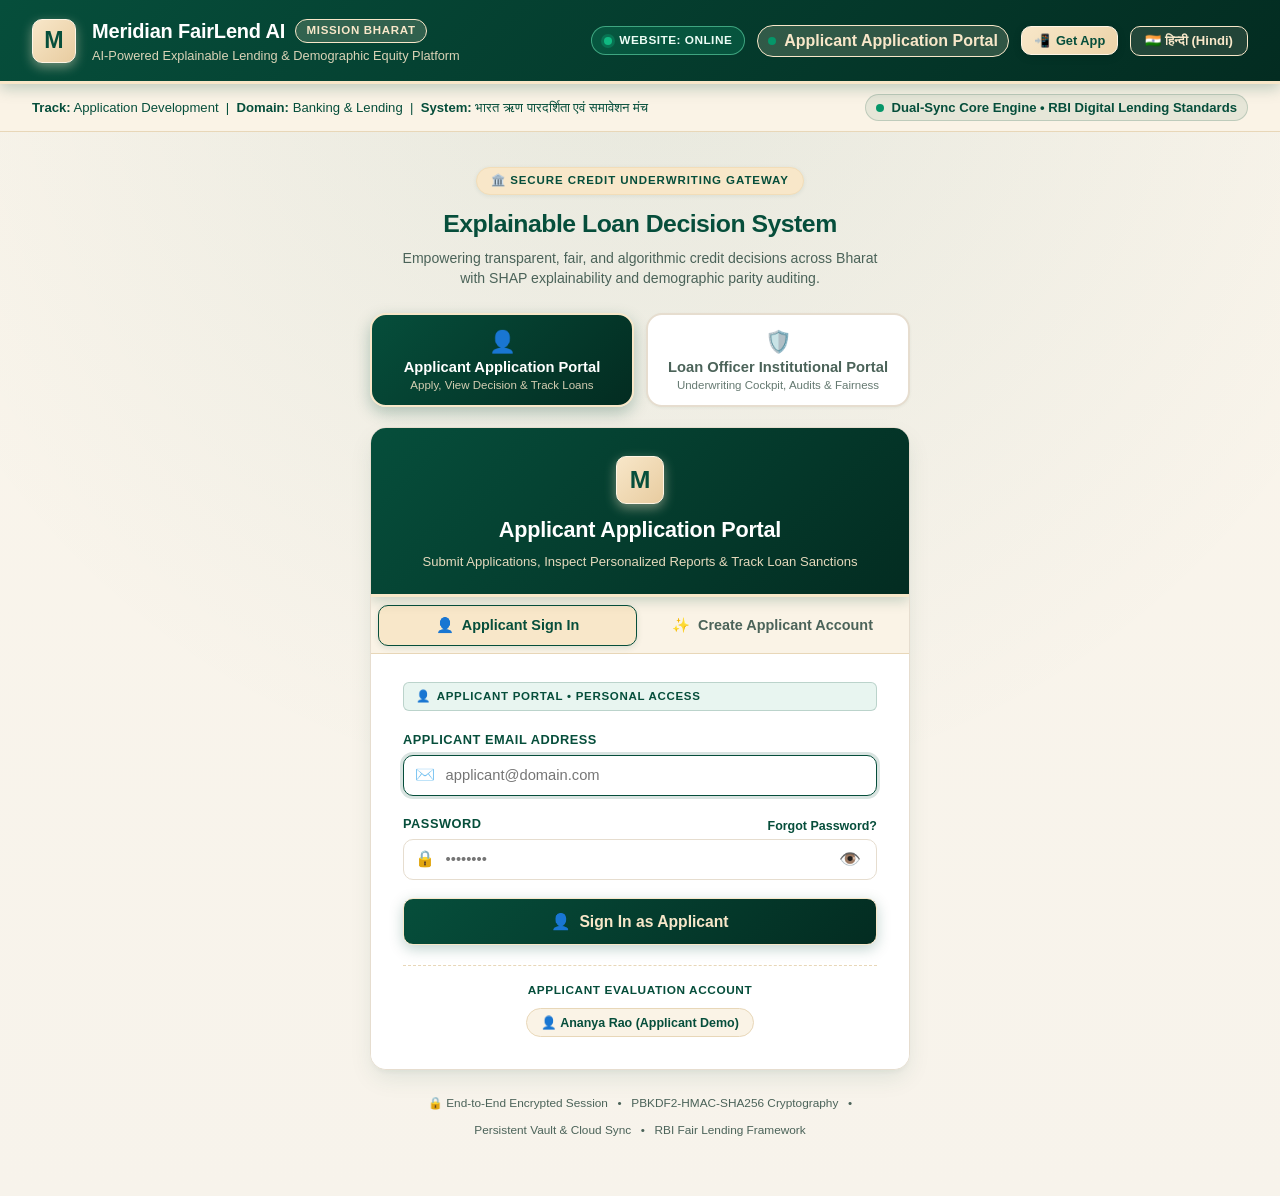
==== index.html @ 96a6d410 "Add role-adaptive Settings button and panel for Applicant and Officer portals" ====
<!DOCTYPE html>
<html lang="en">
<head>
  <meta charset="UTF-8">
  <meta name="viewport" content="width=device-width, initial-scale=1.0, viewport-fit=cover">
  <title>Meridian FairLend AI • MISSION BHARAT | Explainable Loan Decision System</title>
  <meta name="description" content="Meridian FairLend Mission Bharat: Transparent credit underwriting, SHAP explainability, counterfactual scenario simulation, and algorithmic equity portal.">
  <meta name="theme-color" content="#064E3B">
  <meta name="mobile-web-app-capable" content="yes">
  <meta name="apple-mobile-web-app-capable" content="yes">
  <meta name="apple-mobile-web-app-status-bar-style" content="black-translucent">
  <meta name="apple-mobile-web-app-title" content="FairLend AI">
  <meta name="application-name" content="Meridian FairLend AI">
  <meta name="msapplication-TileColor" content="#064E3B">
  <meta property="og:title" content="Meridian FairLend AI • Explainable Loan Decision System">
  <meta property="og:description" content="Mission Bharat Digital Lending Portal with automated underwriting, transparent SHAP factor breakdowns, and RBI fair lending compliance.">
  <meta property="og:type" content="website">
  <link rel="manifest" href="/manifest.webmanifest">
  <link rel="apple-touch-icon" sizes="180x180" href="/icons/apple-touch-icon.png">
  <link rel="icon" type="image/png" sizes="192x192" href="/icons/icon-192.png">
  <link rel="icon" type="image/svg+xml" href="/favicon.svg">
  <link rel="alternate icon" href="/favicon.ico">
  <link rel="stylesheet" href="styles.css">
  <script src="dataset_data.js"></script>
</head>
<body>
  <div id="maintenance-overlay" class="maintenance-overlay" style="display: none;">
    <header class="app-header">
      <div class="header-container">
        <div class="brand-wrapper">
          <div class="brand-logo">M</div>
          <div class="brand-info">
            <h1>
              <span data-i18n="brand_title">Meridian FairLend AI</span>
              <span class="brand-badge" data-i18n="brand_badge">Mission Bharat</span>
            </h1>
            <div class="brand-tagline" data-i18n="brand_sub">AI-Powered Explainable Lending &amp; Demographic Equity Platform</div>
          </div>
        </div>
        <div class="header-controls">
          <span class="site-status-pill offline">
            <span class="status-dot"></span> <span data-i18n="maint_header_pill">WEBSITE OFFLINE</span>
          </span>
          <button id="lang-toggle-btn-maint" type="button" class="lang-btn" onclick="toggleLanguage()" title="Bilingual Language Switcher" data-i18n-title="title_lang_btn">🇮🇳 हिन्दी (Hindi)</button>
        </div>
      </div>
    </header>

    <div class="maintenance-body">
      <div class="maintenance-card">
        <div class="maintenance-icon-ring">🛠️</div>
        <div class="site-status-pill offline" style="margin-bottom: 1rem;">
          <span class="status-dot"></span> <span data-i18n="maint_card_badge">SCHEDULED MAINTENANCE &bull; PORTAL OFFLINE</span>
        </div>
        <h2 id="maint-title" class="maintenance-title">Portal Temporarily Offline</h2>
        <p id="maint-message" class="maintenance-message">
          Meridian FairLend AI is currently offline for scheduled maintenance. Online underwriting will resume shortly.
        </p>
        <div id="maint-meta" class="maintenance-meta">
          Managed by Meridian Institutional Operations
        </div>

        <div class="maintenance-actions">
          <button type="button" class="btn btn-primary" onclick="checkSiteAvailability(true)">
            <span>🔄</span> <span data-i18n="btn_check_status">Check Website Status</span>
          </button>
          <button type="button" class="btn btn-outline" onclick="toggleMaintAdminDrawer()">
            <span>🔐</span> <span data-i18n="btn_admin_ctrl">Officer / Admin Control</span>
          </button>
        </div>

        <div id="maint-admin-drawer" class="maint-admin-drawer" style="display: none;">
          <div id="maint-admin-alert" class="auth-alert" style="text-align: left;"></div>
          <h4 style="color: #064E3B; font-size: 0.92rem; margin-bottom: 0.5rem;">
            🛡️ <span data-i18n="maint_override_title">Administrator / Officer Override</span>
          </h4>
          <p style="font-size: 0.78rem; color: #64748B; margin-bottom: 0.9rem;" data-i18n="maint_override_desc">
            Sign in with Loan Officer credentials to access the cockpit, or enter your Officer Clearance Key to publish the website back online immediately.
          </p>

          <form onsubmit="handleMaintOfficerSignIn(event)" style="text-align: left; margin-bottom: 1rem;">
            <div class="form-row">
              <div class="form-group" style="margin-bottom: 0.65rem;">
                <label class="form-label" data-i18n="lbl_officer_email">Institutional Officer Email</label>
                <input type="email" id="maint-officer-email" class="form-control" placeholder="officer@meridianbank.in" data-i18n-placeholder="ph_off_email" required>
              </div>
              <div class="form-group" style="margin-bottom: 0.65rem;">
                <label class="form-label" data-i18n="lbl_officer_pwd">Officer Password</label>
                <input type="password" id="maint-officer-password" class="form-control" placeholder="••••••••" required>
              </div>
            </div>
            <button type="submit" id="btn-maint-officer-signin" class="btn btn-saffron" style="width: 100%;">
              <span>🛡️</span> <span data-i18n="btn_maint_signin">Sign In to Officer Cockpit</span>
            </button>
          </form>

          <div style="border-top: 1px dashed var(--warm-cream-border); padding-top: 0.85rem; text-align: left;">
            <label class="form-label" data-i18n="lbl_quick_publish_key">Quick Publish With Officer Clearance Key</label>
            <div style="display: flex; gap: 0.5rem; flex-wrap: wrap;">
              <input type="password" id="maint-passkey-input" class="form-control" placeholder="Enter officer clearance key" data-i18n-placeholder="ph_passkey" style="flex: 1; min-width: 190px;">
              <button type="button" class="btn btn-primary" onclick="handleMaintPasskeyBringOnline()">
                <span>🟢</span> <span data-i18n="btn_bring_online">Bring Website Online</span>
              </button>
            </div>
          </div>
        </div>
      </div>
    </div>
  </div>

  <div id="auth-portal" class="auth-overlay">
    <header class="app-header">
      <div class="header-container">
        <div class="brand-wrapper">
          <div class="brand-logo">M</div>
          <div class="brand-info">
            <h1>
              <span data-i18n="brand_title">Meridian FairLend AI</span>
              <span class="brand-badge" data-i18n="brand_badge">Mission Bharat</span>
            </h1>
            <div class="brand-tagline" data-i18n="brand_sub">AI-Powered Explainable Lending &amp; Demographic Equity Platform</div>
          </div>
        </div>

        <div class="header-controls">
          <span id="auth-site-status-pill" class="site-status-pill online">
            <span class="status-dot"></span> <span id="auth-site-pill-text" data-i18n="pill_site_online">Website: ONLINE</span>
          </span>
          <span id="auth-gateway-badge" class="live-badge" style="background: rgba(248, 231, 201, 0.18); border: 1px solid var(--warm-cream); color: var(--warm-cream);">
            <span class="pulse-dot"></span> <span id="auth-gateway-badge-text" data-i18n="gw_applicant_badge">Applicant Application Portal</span>
          </span>
          <button id="btn-get-app-auth" type="button" class="app-install-pill" onclick="openDownloadAppModal()" title="Download App for Laptop &amp; Phone" data-i18n-title="title_get_app">
            <span>📲</span> <span data-i18n="btn_get_app">Get App</span>
          </button>
          <button id="lang-toggle-btn-auth" type="button" class="lang-btn" onclick="toggleLanguage()" title="Bilingual Language Switcher" data-i18n-title="title_lang_btn">🇮🇳 हिन्दी (Hindi)</button>
        </div>
      </div>
    </header>

    <div class="mission-strip">
      <div class="mission-strip-inner">
        <div data-i18n-html="mission_strip_left">
          <strong style="color: #064E3B;">Track:</strong> Application Development &nbsp;|&nbsp;
          <strong style="color: #064E3B;">Domain:</strong> Banking &amp; Lending &nbsp;|&nbsp;
          <strong style="color: #064E3B;">System:</strong> भारत ऋण पारदर्शिता एवं समावेशन मंच
        </div>
        <div class="live-badge">
          <span class="pulse-dot"></span>
          <span data-i18n="auth_mission_right">Dual-Sync Core Engine &bull; RBI Digital Lending Standards</span>
        </div>
      </div>
    </div>

    <div class="auth-landing-body">
      <div class="auth-welcome-hero">
        <div class="auth-welcome-tag" data-i18n="auth_hero_tag">🏛️ SECURE CREDIT UNDERWRITING GATEWAY</div>
        <h2 class="auth-welcome-title" data-i18n="auth_hero_title">Explainable Loan Decision System</h2>
        <p class="auth-welcome-desc" data-i18n="auth_hero_desc">
          Empowering transparent, fair, and algorithmic credit decisions across Bharat with SHAP explainability and demographic parity auditing.
        </p>
      </div>

      <div class="portal-gateway-switcher" role="tablist" aria-label="Select Portal">
        <button type="button" id="gw-btn-applicant" class="portal-gw-btn applicant-gw active" onclick="switchPortalGateway('applicant')">
          <span class="gw-icon">👤</span>
          <span class="gw-title" data-i18n="gw_applicant_title">Applicant Application Portal</span>
          <span class="gw-sub" data-i18n="gw_applicant_sub">Apply, View Decision &amp; Track Loans</span>
        </button>
        <button type="button" id="gw-btn-officer" class="portal-gw-btn officer-gw" onclick="switchPortalGateway('officer')">
          <span class="gw-icon">🛡️</span>
          <span class="gw-title" data-i18n="gw_officer_title">Loan Officer Institutional Portal</span>
          <span class="gw-sub" data-i18n="gw_officer_sub">Underwriting Cockpit, Audits &amp; Fairness</span>
        </button>
      </div>

      <div class="auth-modal-card">
        <div id="auth-card-header" class="auth-card-header">
          <div class="auth-brand-logo">M</div>
          <h2 id="auth-card-title" data-i18n="auth_card_title_applicant">Applicant Application Portal</h2>
          <p id="auth-card-subtitle" data-i18n="auth_card_sub_applicant">Submit Applications, Inspect Personalized Reports &amp; Track Loan Sanctions</p>
        </div>

        <div id="auth-tabs-applicant" class="auth-nav-tabs">
          <button type="button" id="tab-btn-applicant" class="auth-tab-btn active" onclick="switchAuthTab('applicant')">
            <span>👤</span> <span data-i18n="auth_tab_applicant">Applicant Sign In</span>
          </button>
          <button type="button" id="tab-btn-signup-applicant" class="auth-tab-btn" onclick="switchAuthTab('app-signup')">
            <span>✨</span> <span data-i18n="auth_tab_signup_applicant">Create Applicant Account</span>
          </button>
        </div>

        <div id="auth-tabs-officer" class="auth-nav-tabs" style="display: none;">
          <button type="button" id="tab-btn-officer" class="auth-tab-btn active" onclick="switchAuthTab('officer')">
            <span>🛡️</span> <span data-i18n="auth_tab_officer">Officer Sign In</span>
          </button>
          <button type="button" id="tab-btn-signup-officer" class="auth-tab-btn" onclick="switchAuthTab('off-signup')">
            <span>🔑</span> <span data-i18n="auth_tab_signup_officer">Register Authorized Officer</span>
          </button>
        </div>

        <div class="auth-card-body">
          <div id="auth-alert" class="auth-alert"></div>

          <form id="form-signin-applicant" onsubmit="handleSignIn(event, 'applicant')">
            <div class="auth-portal-tag applicant-tag">
              <span>👤</span> <span data-i18n="auth_tag_applicant">APPLICANT PORTAL &bull; PERSONAL ACCESS</span>
            </div>

            <div class="auth-form-group">
              <label class="auth-label" for="signin-applicant-email" data-i18n="lbl_app_email">Applicant Email Address</label>
              <div class="auth-input-wrapper">
                <span class="auth-input-icon">✉️</span>
                <input type="email" id="signin-applicant-email" class="auth-input" placeholder="applicant@domain.com" data-i18n-placeholder="ph_app_email" required autocomplete="email">
              </div>
            </div>

            <div class="auth-form-group">
              <div style="display: flex; justify-content: space-between; align-items: center;">
                <label class="auth-label" for="signin-applicant-password" data-i18n="lbl_password">Password</label>
                <a href="javascript:void(0)" onclick="openForgotPassword('applicant')" style="font-size: 0.78rem; color: #064E3B; font-weight: 700; text-decoration: none;" data-i18n="link_forgot_pwd">Forgot Password?</a>
              </div>
              <div class="auth-input-wrapper">
                <span class="auth-input-icon">🔒</span>
                <input type="password" id="signin-applicant-password" class="auth-input" placeholder="••••••••" required autocomplete="current-password">
                <button type="button" class="pwd-toggle-btn" onclick="togglePasswordVisibility('signin-applicant-password', this)" title="Show/Hide Password" data-i18n-title="title_show_hide_pwd">👁️</button>
              </div>
            </div>

            <button type="submit" id="btn-signin-applicant-submit" class="auth-submit-btn">
              <span>👤</span> <span data-i18n="btn_signin_app">Sign In as Applicant</span>
            </button>

            <div class="auth-quick-creds">
              <p data-i18n="auth_demo_app_title">Applicant Evaluation Account</p>
              <div class="auth-chip-group">
                <button type="button" class="auth-chip" onclick="quickFillCreds('applicant@meridianbank.in', 'Applicant@123', 'applicant')" data-i18n="auth_demo_app_btn">
                  👤 Ananya Rao (Applicant Demo)
                </button>
              </div>
            </div>
          </form>

          <form id="form-signup-applicant" onsubmit="handleApplicantSignUp(event)" autocomplete="off" style="display: none;">
            <div class="auth-portal-tag applicant-tag">
              <span>✨</span> <span data-i18n="auth_tag_app_signup">APPLICANT PORTAL &bull; NEW BORROWER REGISTRATION</span>
            </div>

            <div class="auth-form-group">
              <label class="auth-label" for="signup-app-fullname" data-i18n="lbl_su_name">Full Name</label>
              <div class="auth-input-wrapper">
                <span class="auth-input-icon">👤</span>
                <input type="text" id="signup-app-fullname" class="auth-input" placeholder="e.g. Ananya Rao" data-i18n-placeholder="ph_su_name" required autocomplete="off">
              </div>
            </div>

            <div class="auth-form-group">
              <label class="auth-label" for="signup-app-email" data-i18n="lbl_su_email">Email Address</label>
              <div class="auth-input-wrapper">
                <span class="auth-input-icon">✉️</span>
                <input type="email" id="signup-app-email" class="auth-input" placeholder="applicant@domain.com" data-i18n-placeholder="ph_app_email" required autocomplete="off">
              </div>
            </div>

            <div class="otp-verify-box" id="otp-box-signup-app">
              <div class="otp-header-row">
                <span class="otp-label" data-i18n="otp_box_title">Email OTP Verification</span>
                <span id="otp-badge-signup-app" class="otp-status-badge otp-badge-pending" data-i18n="otp_badge_pending">Not Verified</span>
              </div>
              <div class="otp-controls-row">
                <button type="button" id="btn-send-otp-signup-app" class="otp-btn" onclick="sendEmailOtp('signup_app')" data-i18n="btn_send_otp">Send OTP</button>
                <input type="text" id="signup-app-otp" class="otp-code-input" maxlength="6" inputmode="numeric" pattern="[0-9]*" placeholder="6-digit OTP" data-i18n-placeholder="ph_otp_code" autocomplete="one-time-code">
                <button type="button" id="btn-verify-otp-signup-app" class="otp-btn primary" onclick="verifyEmailOtp('signup_app')" data-i18n="btn_verify_otp">Verify OTP</button>
              </div>
              <div id="otp-status-signup-app" class="otp-feedback-text" data-i18n="otp_hint_signup">Click Send OTP to receive a 6-digit verification code in your inbox.</div>
            </div>

            <div class="auth-form-group">
              <label class="auth-label" for="signup-app-phone" data-i18n="lbl_su_phone">Mobile Number</label>
              <div class="auth-input-wrapper">
                <span class="auth-input-icon">📱</span>
                <input type="tel" id="signup-app-phone" class="auth-input" placeholder="10-digit mobile number" data-i18n-placeholder="ph_su_phone" required autocomplete="off">
              </div>
            </div>

            <div class="auth-form-group">
              <label class="auth-label" for="signup-app-password" data-i18n="lbl_su_pwd">Password (Min 8 chars, letter + digit)</label>
              <div class="auth-input-wrapper">
                <span class="auth-input-icon">🔒</span>
                <input type="password" id="signup-app-password" class="auth-input" placeholder="••••••••" required autocomplete="new-password">
                <button type="button" class="pwd-toggle-btn" onclick="togglePasswordVisibility('signup-app-password', this)" title="Show/Hide Password" data-i18n-title="title_show_hide_pwd">👁️</button>
              </div>
            </div>

            <div class="auth-form-group">
              <label class="auth-label" for="signup-app-confirm-password" data-i18n="lbl_su_confirm_pwd">Confirm Password</label>
              <div class="auth-input-wrapper">
                <span class="auth-input-icon">🔒</span>
                <input type="password" id="signup-app-confirm-password" class="auth-input" placeholder="••••••••" required autocomplete="new-password">
                <button type="button" class="pwd-toggle-btn" onclick="togglePasswordVisibility('signup-app-confirm-password', this)" title="Show/Hide Password" data-i18n-title="title_show_hide_pwd">👁️</button>
              </div>
            </div>

            <button type="submit" id="btn-signup-app-submit" class="auth-submit-btn">
              <span>✨</span> <span data-i18n="btn_signup_app_submit">Create Applicant Account</span>
            </button>
          </form>

          <form id="form-signin-officer" onsubmit="handleSignIn(event, 'officer')" style="display: none;">
            <div class="auth-portal-tag officer-tag">
              <span>🛡️</span> <span data-i18n="auth_tag_officer">LOAN OFFICER TERMINAL &bull; INSTITUTIONAL ACCESS</span>
            </div>

            <div class="auth-form-group">
              <label class="auth-label" for="signin-officer-email" data-i18n="lbl_officer_email">Institutional Officer Email</label>
              <div class="auth-input-wrapper">
                <span class="auth-input-icon">🛡️</span>
                <input type="email" id="signin-officer-email" class="auth-input" placeholder="officer@meridianbank.in" data-i18n-placeholder="ph_off_email" required autocomplete="email">
              </div>
            </div>

            <div class="auth-form-group">
              <div style="display: flex; justify-content: space-between; align-items: center;">
                <label class="auth-label" for="signin-officer-password" data-i18n="lbl_officer_pwd">Officer Password</label>
                <a href="javascript:void(0)" onclick="openForgotPassword('officer')" style="font-size: 0.78rem; color: #064E3B; font-weight: 700; text-decoration: none;" data-i18n="link_forgot_pwd">Forgot Password?</a>
              </div>
              <div class="auth-input-wrapper">
                <span class="auth-input-icon">🔒</span>
                <input type="password" id="signin-officer-password" class="auth-input" placeholder="••••••••" required autocomplete="current-password">
                <button type="button" class="pwd-toggle-btn" onclick="togglePasswordVisibility('signin-officer-password', this)" title="Show/Hide Password" data-i18n-title="title_show_hide_pwd">👁️</button>
              </div>
            </div>

            <button type="submit" id="btn-signin-officer-submit" class="auth-submit-btn auth-submit-btn-officer">
              <span>🛡️</span> <span data-i18n="btn_signin_officer">Sign In as Loan Officer</span>
            </button>

            <div class="auth-quick-creds" style="text-align: left;">
              <p style="margin-bottom: 4px;" data-i18n="auth_officer_security_title">Authorized Institutional Portal</p>
              <small style="display: block; font-size: 0.76rem; color: #4B6359; line-height: 1.45;" data-i18n="auth_officer_security_note">
                Officer login requires verified bank credentials issued by your branch administrator. Protected by sliding-window brute-force defense.
              </small>
            </div>
          </form>

          <form id="form-signup-officer" onsubmit="handleOfficerSignUp(event)" autocomplete="off" style="display: none;">
            <div class="auth-portal-tag officer-tag">
              <span>🔑</span> <span data-i18n="auth_tag_off_signup">OFFICER PORTAL &bull; AUTHORIZED CLEARANCE REGISTRATION</span>
            </div>

            <div class="auth-form-group">
              <label class="auth-label" for="signup-off-fullname" data-i18n="lbl_off_su_name">Officer Full Name</label>
              <div class="auth-input-wrapper">
                <span class="auth-input-icon">🛡️</span>
                <input type="text" id="signup-off-fullname" class="auth-input" placeholder="e.g. Vikram Sharma" data-i18n-placeholder="ph_off_name" required autocomplete="off">
              </div>
            </div>

            <div class="auth-form-group">
              <label class="auth-label" for="signup-off-email" data-i18n="lbl_officer_email">Institutional Officer Email</label>
              <div class="auth-input-wrapper">
                <span class="auth-input-icon">✉️</span>
                <input type="email" id="signup-off-email" class="auth-input" placeholder="officer@meridianbank.in" data-i18n-placeholder="ph_off_email" required autocomplete="off">
              </div>
            </div>

            <div class="otp-verify-box" id="otp-box-signup-off">
              <div class="otp-header-row">
                <span class="otp-label" data-i18n="otp_box_title">Email OTP Verification</span>
                <span id="otp-badge-signup-off" class="otp-status-badge otp-badge-pending" data-i18n="otp_badge_pending">Not Verified</span>
              </div>
              <div class="otp-controls-row">
                <button type="button" id="btn-send-otp-signup-off" class="otp-btn" onclick="sendEmailOtp('signup_off')" data-i18n="btn_send_otp">Send OTP</button>
                <input type="text" id="signup-off-otp" class="otp-code-input" maxlength="6" inputmode="numeric" pattern="[0-9]*" placeholder="6-digit OTP" data-i18n-placeholder="ph_otp_code" autocomplete="one-time-code">
                <button type="button" id="btn-verify-otp-signup-off" class="otp-btn primary" onclick="verifyEmailOtp('signup_off')" data-i18n="btn_verify_otp">Verify OTP</button>
              </div>
              <div id="otp-status-signup-off" class="otp-feedback-text" data-i18n="otp_hint_signup">Click Send OTP to receive a 6-digit verification code in your inbox.</div>
            </div>

            <div class="auth-form-group">
              <label class="auth-label" for="signup-off-phone" data-i18n="lbl_su_phone">Mobile Number</label>
              <div class="auth-input-wrapper">
                <span class="auth-input-icon">📱</span>
                <input type="tel" id="signup-off-phone" class="auth-input" placeholder="10-digit mobile number" data-i18n-placeholder="ph_su_phone" required autocomplete="off">
              </div>
            </div>

            <div class="auth-form-group" style="background: #FFFDF5; padding: 0.75rem; border-radius: 10px; border: 1.5px solid var(--warm-cream-dark);">
              <label class="auth-label" for="signup-off-key" style="color: #78350F;" data-i18n="lbl_su_passkey">Officer Clearance Key (Passkey)</label>
              <div class="auth-input-wrapper">
                <span class="auth-input-icon">🔑</span>
                <input type="password" id="signup-off-key" class="auth-input" placeholder="Enter officer clearance key" data-i18n-placeholder="ph_passkey" required autocomplete="off" style="background: #FFFFFF;">
                <button type="button" class="pwd-toggle-btn" onclick="togglePasswordVisibility('signup-off-key', this)" title="Show/Hide Password" data-i18n-title="title_show_hide_pwd">👁️</button>
              </div>
              <small style="font-size: 0.72rem; color: #92400E; display: block; margin-top: 4px;" data-i18n="su_passkey_hint">Institutional authorization required. Obtain your Officer Clearance Key from your branch administrator.</small>
            </div>

            <div class="auth-form-group">
              <label class="auth-label" for="signup-off-password" data-i18n="lbl_su_pwd">Password (Min 8 chars, letter + digit)</label>
              <div class="auth-input-wrapper">
                <span class="auth-input-icon">🔒</span>
                <input type="password" id="signup-off-password" class="auth-input" placeholder="••••••••" required autocomplete="new-password">
                <button type="button" class="pwd-toggle-btn" onclick="togglePasswordVisibility('signup-off-password', this)" title="Show/Hide Password" data-i18n-title="title_show_hide_pwd">👁️</button>
              </div>
            </div>

            <div class="auth-form-group">
              <label class="auth-label" for="signup-off-confirm-password" data-i18n="lbl_su_confirm_pwd">Confirm Password</label>
              <div class="auth-input-wrapper">
                <span class="auth-input-icon">🔒</span>
                <input type="password" id="signup-off-confirm-password" class="auth-input" placeholder="••••••••" required autocomplete="new-password">
                <button type="button" class="pwd-toggle-btn" onclick="togglePasswordVisibility('signup-off-confirm-password', this)" title="Show/Hide Password" data-i18n-title="title_show_hide_pwd">👁️</button>
              </div>
            </div>

            <button type="submit" id="btn-signup-off-submit" class="auth-submit-btn auth-submit-btn-officer">
              <span>🛡️</span> <span data-i18n="btn_signup_off_submit">Register Authorized Officer</span>
            </button>
          </form>
        </div>
      </div>

      <div class="auth-compliance-footer">
        <span data-i18n="auth_comp_1">🔒 End-to-End Encrypted Session</span>
        <span>&bull;</span>
        <span data-i18n="auth_comp_2">PBKDF2-HMAC-SHA256 Cryptography</span>
        <span>&bull;</span>
        <span data-i18n="auth_comp_3">Persistent Vault &amp; Cloud Sync</span>
        <span>&bull;</span>
        <span data-i18n="auth_comp_4">RBI Fair Lending Framework</span>
      </div>
    </div>
  </div>

  <div id="app-shell" style="display: none;">

  <header class="app-header">
    <div class="header-container">
      <div class="brand-wrapper">
        <div class="brand-logo">M</div>
        <div class="brand-info">
          <h1>
            <span data-i18n="brand_title">Meridian FairLend AI</span>
            <span class="brand-badge" data-i18n="brand_badge">Mission Bharat</span>
          </h1>
          <div class="brand-tagline" data-i18n="brand_sub">AI-Powered Explainable Lending &amp; Demographic Equity Platform</div>
        </div>
      </div>

      <div class="header-controls">
        <button id="officer-site-toggle-pill" class="site-status-pill online nav-officer-item" style="display: none; cursor: pointer;" onclick="openSiteAvailabilityModal()" title="Control public website availability (Online / Offline)" data-i18n-title="title_site_toggle_pill">
          <span class="status-dot"></span>
          <span id="officer-site-pill-text">Website: ONLINE</span>
        </button>

        <div id="user-auth-widget" class="user-auth-widget">
          <div class="user-auth-info">
            <span id="user-display-name" class="user-auth-name">User</span>
            <span id="user-display-role" class="user-auth-role-badge applicant">Applicant</span>
          </div>
          <button id="btn-logout" class="user-logout-btn" onclick="handleLogout()" title="Sign Out of Session" data-i18n-title="title_signout">
            <span>🚪</span> <span data-i18n="btn_signout">Sign Out</span>
          </button>
        </div>

        <button id="btn-settings-main" type="button" class="app-install-pill settings-trigger-btn" onclick="openSettingsModal()" title="Customize Website &amp; Workspace Settings" data-i18n-title="title_settings_btn">
          <span>⚙️</span> <span data-i18n="btn_settings">Settings</span>
        </button>

        <button id="btn-get-app-main" type="button" class="app-install-pill" onclick="openDownloadAppModal()" title="Download App for Laptop &amp; Phone" data-i18n-title="title_get_app">
          <span>📲</span> <span data-i18n="btn_get_app">Get App</span>
        </button>

        <button id="lang-toggle-btn" class="lang-btn" onclick="toggleLanguage()" title="Bilingual Language Switcher" data-i18n-title="title_lang_btn">🇮🇳 हिन्दी (Hindi)</button>
      </div>
    </div>
  </header>

  <div class="mission-strip">
    <div class="mission-strip-inner">
      <div data-i18n-html="mission_strip_left">
        <strong style="color: #064E3B;">Track:</strong> Application Development &nbsp;|&nbsp;
        <strong style="color: #064E3B;">Domain:</strong> Banking &amp; Lending &nbsp;|&nbsp;
        <strong style="color: #064E3B;">System:</strong> भारत ऋण पारदर्शिता एवं समावेशन मंच
      </div>
      <div class="live-badge" id="backend-status-badge" onclick="handleStatusBadgeClick()" title="Encrypted Session Active" data-i18n-title="title_encrypted_session">
        <span class="pulse-dot" id="backend-pulse-dot"></span>
        <span id="backend-status-text">Encrypted Borrower Session</span>
      </div>
    </div>
  </div>

  <nav class="nav-bar">
    <div class="nav-container" id="nav-tabs-container">
      <div class="nav-item active nav-applicant-item" data-tab="apply-view" data-i18n-html="nav_apply">
        <span>📝</span> 1. Apply for a Loan
      </div>
      <div class="nav-item nav-applicant-item" data-tab="applicant-view" data-i18n-html="nav_report">
        <span>📊</span> 2. My Decision Report
      </div>
      <div class="nav-item nav-officer-item" data-tab="officer-view" data-i18n-html="nav_officer" style="display: none;">
        <span>⚙️</span> 1. Underwriting Cockpit &amp; SHAP Waterfall
      </div>
      <div class="nav-item nav-shared-vault" data-tab="database-view" data-i18n-html="nav_vault_applicant">
        <span>🗄️</span> 3. My Applications Vault
      </div>
      <div class="nav-item nav-officer-item" data-tab="portfolio-view" data-i18n-html="nav_portfolio" style="display: none;">
        <span>📁</span> 3. Historical Portfolio
      </div>
      <div class="nav-item nav-officer-item" data-tab="model-view" data-i18n-html="nav_accuracy" style="display: none;">
        <span>🎯</span> 4. Model Accuracy Report <span class="tag">80% Accuracy</span>
      </div>
      <div class="nav-item nav-officer-item" data-tab="fairness-view" data-i18n-html="nav_fairness" style="display: none;">
        <span>⚖️</span> 5. Fairness Across Groups <span class="tag">80% Rule</span>
      </div>
    </div>
  </nav>

  <main class="main-content">

    <div id="officer-offline-alert-banner" class="officer-offline-banner" style="display: none;">
      <div style="display: flex; justify-content: space-between; align-items: center; flex-wrap: wrap; gap: 0.85rem;">
        <div>
          <strong style="font-size: 0.98rem;" data-i18n="off_banner_title">🔴 Website is Currently OFFLINE (Public Maintenance Mode Active)</strong>
          <div style="font-size: 0.82rem; opacity: 0.92; margin-top: 2px;" data-i18n="off_banner_desc">
            Public visitors and applicants currently see the Maintenance Notice screen. Officer operations remain accessible.
          </div>
        </div>
        <div style="display: flex; gap: 0.5rem; flex-wrap: wrap;">
          <button type="button" class="btn btn-saffron" style="padding: 6px 14px; font-size: 0.82rem;" onclick="setWebsiteOnlineState(true)">
            <span>🟢</span> <span data-i18n="btn_put_online_now">Put Website Online Now</span>
          </button>
          <button type="button" class="btn btn-outline" style="padding: 6px 12px; font-size: 0.82rem; border-color: #FCA5A5; color: #FFFFFF;" onclick="openSiteAvailabilityModal()">
            ⚙️ <span data-i18n="btn_configure_notice">Configure Notice</span>
          </button>
        </div>
      </div>
    </div>

    <section id="applicant-view" class="tab-section">

      <div id="submission-alert-banner" style="display: none; background: #064E3B; color: #F8E7C9; padding: 1.1rem 1.5rem; border-radius: 12px; margin-bottom: 1.5rem; border: 2px solid #F8E7C9; box-shadow: 0 4px 16px rgba(6,78,59,0.25);">
        <div style="display: flex; justify-content: space-between; align-items: center; flex-wrap: wrap; gap: 1rem;">
          <div>
            <div style="font-size: 1.2rem; font-weight: 800; display: flex; align-items: center; gap: 8px;">
              <span>✅</span> <span data-i18n="sub_banner_title">Your Application Has Been Submitted!</span>
            </div>
            <div style="font-size: 0.92rem; margin-top: 4px; color: #FAF3E6;">
              <span data-i18n="sub_banner_ref_lbl">Reference:</span> <strong id="banner-app-no" style="color: #F8E7C9; text-decoration: underline;">MB-2026-XXXX</strong> &bull; <span data-i18n="sub_banner_desc">Stored securely in Meridian Vault. Review your instant underwriting report below:</span>
            </div>
          </div>
          <div style="display: flex; gap: 0.6rem; align-items: center; flex-wrap: wrap;">
            <button type="button" onclick="openDecisionLetterModal()" class="btn btn-saffron" style="padding: 6px 14px; font-size: 0.85rem; font-weight: 700;">
              <span>📄</span> <span data-i18n="btn_dl_sanction">Download Sanction Letter</span>
            </button>
            <button type="button" onclick="document.getElementById('submission-alert-banner').style.display='none'" class="btn btn-outline" style="padding: 5px 14px; font-size: 0.85rem; border-color: #F8E7C9; color: #F8E7C9;" data-i18n="btn_dismiss">
              Dismiss
            </button>
          </div>
        </div>
      </div>

      <div id="no-application-notice" class="no-application-card" style="display: none;">
        <div style="font-size: 2.5rem; margin-bottom: 0.75rem;">📄</div>
        <h3 style="color: #064E3B; font-size: 1.35rem; font-weight: 800; margin-bottom: 0.5rem;" data-i18n="no_app_title">No Loan Application Submitted Yet</h3>
        <p style="color: #4B6359; max-width: 540px; margin: 0 auto 1.25rem; font-size: 0.92rem;" data-i18n="no_app_desc">
          Submit your loan application to generate your live AI underwriting report, personalized eligibility roadmap, and RBI Key Fact Statement.
        </p>
        <button type="button" class="btn btn-primary" onclick="activateWorkspaceTab('apply-view')" data-i18n="no_app_cta">Apply for a Loan →</button>
      </div>

      <div id="applicant-report-content">

      <div id="officer-adjudication-banner" class="officer-adjudication-banner" style="display: none;">
        <div>
          <div style="font-size: 0.75rem; font-weight: 800; text-transform: uppercase; letter-spacing: 0.05em; color: #064E3B;" data-i18n="adj_title">
            🏛️ Official Underwriter Decision &amp; Status
          </div>
          <div style="margin-top: 0.35rem; display: flex; align-items: center; gap: 0.75rem; flex-wrap: wrap;">
            <span id="adj-status-badge" class="badge badge-info">PENDING REVIEW</span>
            <span style="font-size: 0.85rem; color: #1E293B;">
              <strong data-i18n="adj_remarks_lbl">Officer Remarks:</strong>
              <span id="adj-remarks-text">Awaiting institutional officer review.</span>
            </span>
          </div>
        </div>
        <div style="font-size: 0.78rem; color: #4B6359;">
          <span data-i18n="adj_updated_lbl">Last Updated:</span>
          <strong id="adj-updated-at">-</strong>
        </div>
      </div>

      <div id="decision-hero-card" class="decision-hero approved">
        <div class="hero-main">
          <div id="hero-status-tag" class="hero-tag">PRE-APPROVED / HIGH LIKELIHOOD</div>
          <div id="hero-decision-title" class="hero-title">Likely to be Approved</div>
          <div id="hero-decision-desc" class="hero-desc">
            Your credit profile and household debt ratios comfortably satisfy Meridian Mission Bharat standards.
          </div>
          <div id="letter-action-container" style="margin-top: 1.25rem;">
            <div id="letter-download-btn-group" style="display: none; gap: 0.75rem; flex-wrap: wrap;">
              <button id="btn-open-letter" class="btn btn-saffron">
                <span>📄</span> View &amp; Download Official Sanction Letter
              </button>
            </div>
            <div id="letter-apply-prompt" style="display: flex; align-items: center; justify-content: space-between; gap: 0.75rem; padding: 0.75rem 1rem; background: rgba(255, 255, 255, 0.12); border: 1px dashed rgba(248, 231, 201, 0.5); border-radius: 8px; font-size: 0.82rem; color: #FFFFFF; flex-wrap: wrap;">
              <div style="display: flex; align-items: center; gap: 0.5rem;">
                <span style="font-size: 1.1rem;">📝</span>
                <span id="prompt-apply-text">Apply for a loan to generate and download your official RBI-compliant Sanction Letter.</span>
              </div>
              <button type="button" class="btn btn-saffron" style="padding: 6px 14px; font-size: 0.8rem; font-weight: 700;" onclick="activateWorkspaceTab('apply-view')">
                <span id="btn-apply-loan-link">Apply for Loan →</span>
              </button>
            </div>
          </div>
        </div>

        <div class="hero-gauge">
          <div id="hero-approval-pct" class="gauge-pct">74%</div>
          <div class="gauge-label" data-i18n="hero_gauge_lbl">Automated Approval Likelihood</div>
          <div class="gauge-bar-wrapper">
            <div id="hero-progress-fill" class="gauge-bar-fill" style="width: 74%;"></div>
          </div>
          <div style="font-size: 0.7rem; opacity: 0.8; margin-top: 6px;" data-i18n="hero_baseline_lbl">Approval Baseline: ≥ 50%</div>
        </div>
      </div>

      <div class="grid-2">
        <div class="card">
          <div class="card-header">
            <div>
              <div class="card-title">
                <span style="color: #10B981;">▲</span> <span id="lbl-strengths-title">Top Factors Helping Your Application</span>
              </div>
              <div class="card-subtitle" data-i18n="strengths_sub">Key strengths identified in your data that increased your approval score</div>
            </div>
          </div>
          <div id="strengths-list" class="factor-list"></div>
        </div>

        <div class="card">
          <div class="card-header">
            <div>
              <div class="card-title">
                <span style="color: #EF4444;">▼</span> <span id="lbl-frictions-title">Top Barriers Influencing This Outcome</span>
              </div>
              <div class="card-subtitle" data-i18n="frictions_sub">Primary friction points or risks reducing your probability of sanction</div>
            </div>
          </div>
          <div id="frictions-list" class="factor-list"></div>
        </div>
      </div>

      <div class="card" id="what-if-card" style="margin-top: 1.5rem;">
        <div class="card-header" style="flex-wrap: wrap; gap: 1rem;">
          <div>
            <div class="card-title">
              <span id="sim-main-title">🎛️ Interactive "What-If" Counterfactual Simulator</span>
            </div>
            <div class="card-subtitle" id="sim-main-sub">
              Simulate changes to your loan amount, tenure, co-applicant income, CIBIL, and salary slip to see exact real-time approval adjustments.
            </div>
          </div>
          <div style="display: flex; gap: 0.75rem; align-items: center; flex-wrap: wrap;">
            <div style="text-align: right;">
              <span id="lbl-sim-likelihood" style="font-size: 0.8rem; color: #64748B;">Simulated Likelihood:</span>
              <span id="sim-current-prob" style="font-size: 1.35rem; font-weight: 800; color: #064E3B; margin-left: 6px;">74%</span>
              <span id="sim-delta-badge" class="badge badge-info" style="margin-left: 6px;">Baseline</span>
              <span id="sim-status-label" class="badge badge-success" style="margin-left: 6px;">APPROVED</span>
            </div>
          </div>
        </div>

        <div style="display: grid; grid-template-columns: repeat(auto-fit, minmax(180px, 1fr)); gap: 1rem; margin-top: 1rem; padding: 0.85rem 1.25rem; background: #FAF4E8; border-radius: 10px; border: 1.5px solid #E8D7B8;">
          <div>
            <div style="font-size: 0.72rem; color: #64748B; font-weight: 600;" id="lbl-sim-emi">Simulated Monthly EMI:</div>
            <div id="sim-metric-emi" style="font-size: 1.15rem; font-weight: 800; color: #064E3B; margin-top: 2px;">₹2,500/mo</div>
          </div>
          <div>
            <div style="font-size: 0.72rem; color: #64748B; font-weight: 600;" id="lbl-sim-dti">Simulated Debt Burden (DTI):</div>
            <div id="sim-metric-dti" style="font-size: 1.15rem; font-weight: 800; color: #064E3B; margin-top: 2px;">7.1% (Safe)</div>
          </div>
          <div>
            <div style="font-size: 0.72rem; color: #64748B; font-weight: 600;" id="lbl-sim-cibil-tier">Credit Rating Tier:</div>
            <div id="sim-metric-cibil" style="font-size: 1.15rem; font-weight: 800; color: #064E3B; margin-top: 2px;">Prime (760)</div>
          </div>
          <div>
            <div style="font-size: 0.72rem; color: #64748B; font-weight: 600;" id="lbl-sim-doc-status">Income Documentation:</div>
            <div id="sim-metric-doc" style="font-size: 1.15rem; font-weight: 800; color: #064E3B; margin-top: 2px;">Salary Slip Attached</div>
          </div>
        </div>

        <div class="grid-2" style="margin-top: 1rem; gap: 1rem;">
          <div class="sim-box" style="margin-top: 0;">
            <div class="slider-header">
              <span id="lbl-sim-slider-loan">Requested Loan Amount (₹):</span>
              <span id="val-sim-loan" class="value-tag">₹1,50,000 (₹1.5 Lakh)</span>
            </div>
            <input type="range" id="sim-slider-loan" class="range-slider" min="5000" max="5000000" step="5000" value="150000">
            <div style="display: flex; justify-content: space-between; font-size: 0.72rem; color: #64748B; margin-top: 4px;">
              <span>₹5,000</span>
              <span>₹25,00,000</span>
              <span>₹50,00,000</span>
            </div>
            <div style="display: flex; align-items: center; gap: 8px; margin-top: 6px;">
              <span style="font-size: 0.76rem; color: #4B6359;" data-i18n="lbl_sim_exact_loan">Exact amount (₹):</span>
              <input type="number" id="sim-input-loan" class="form-control" min="1000" step="1" value="150000" placeholder="e.g. 150000" data-i18n-placeholder="ph_loan_amount" style="width: 135px; padding: 3px 8px; font-size: 0.85rem;">
            </div>
          </div>

          <div class="sim-box" style="margin-top: 0;">
            <div class="slider-header">
              <span id="lbl-sim-slider-coapp">Co-Applicant Monthly Income:</span>
              <span id="val-sim-coapp" class="value-tag">₹15,000/mo</span>
            </div>
            <input type="range" id="sim-slider-coapp" class="range-slider" min="0" max="100000" step="2500" value="15000">
            <div style="display: flex; justify-content: space-between; font-size: 0.72rem; color: #64748B; margin-top: 4px;">
              <span data-i18n="tick_none">₹0 (None)</span>
              <span>₹50,000</span>
              <span>₹1,00,000</span>
            </div>
          </div>

          <div class="sim-box" style="margin-top: 0;">
            <div class="slider-header">
              <span id="lbl-sim-slider-term">Loan Tenure (Duration):</span>
              <span id="val-sim-term" class="value-tag">5 Years (60 Months)</span>
            </div>
            <input type="range" id="sim-slider-term" class="range-slider" min="1" max="30" step="1" value="5">
            <div style="display: flex; justify-content: space-between; font-size: 0.72rem; color: #4B6359; margin-top: 4px;">
              <span data-i18n="tick_1yr">1 Year (12m)</span>
              <span data-i18n="tick_10yr">10 Yrs</span>
              <span data-i18n="tick_20yr">20 Yrs</span>
              <span data-i18n="tick_30yr">30 Years (360m)</span>
            </div>
          </div>

          <div class="sim-box" style="margin-top: 0;">
            <div class="slider-header">
              <span id="lbl-sim-slider-cibil">Simulated CIBIL Score:</span>
              <span id="val-sim-cibil" class="value-tag">760 (Prime)</span>
            </div>
            <input type="range" id="sim-slider-cibil" class="range-slider" min="300" max="900" step="5" value="760">
            <div style="display: flex; justify-content: space-between; font-size: 0.72rem; color: #64748B; margin-top: 4px;">
              <span data-i18n="tick_cibil_300">300 (Subprime)</span>
              <span data-i18n="tick_cibil_650">650 (Qualifying)</span>
              <span data-i18n="tick_cibil_750">750 (Prime)</span>
              <span data-i18n="tick_cibil_900">900 (Stellar)</span>
            </div>
          </div>
        </div>

        <div style="margin-top: 1rem; padding: 0.85rem 1.25rem; background: #F8FAFC; border: 1px solid #E2E8F0; border-radius: 8px; display: flex; align-items: center; justify-content: space-between; flex-wrap: wrap; gap: 0.75rem;">
          <div style="display: flex; align-items: center; gap: 12px;">
            <span style="font-size: 0.88rem; font-weight: 700; color: #064E3B;" id="lbl-sim-slip-toggle">Salary Slip Attached in Simulation:</span>
            <div style="display: flex; gap: 6px;">
              <button type="button" id="sim-btn-slip-yes" onclick="setSimSalarySlip(true)" style="padding: 4px 12px; font-size: 0.8rem; font-weight: 700; border-radius: 6px; border: 1.5px solid #064E3B; background: #F8E7C9; color: #064E3B; cursor: pointer;" data-i18n="btn_yes">Yes</button>
              <button type="button" id="sim-btn-slip-no" onclick="setSimSalarySlip(false)" style="padding: 4px 12px; font-size: 0.8rem; font-weight: 600; border-radius: 6px; border: 1.5px solid #CBD5E1; background: #FFFFFF; color: #475569; cursor: pointer;" data-i18n="btn_no">No</button>
            </div>
          </div>
          <div style="font-size: 0.8rem; color: #64748B;" id="sim-slip-status-text">
            Official pay slip adds +5% underwriting boost.
          </div>
        </div>

        <div id="sim-smart-tip" style="margin-top: 1rem; padding: 0.85rem 1.25rem; background: #F0FDF4; border-left: 4px solid #059669; border-radius: 6px; font-size: 0.88rem; color: #064E3B; line-height: 1.5;">
          💡 <strong>What-If Underwriting Insight:</strong> This configuration safely places your file in the <strong>Approved Tier</strong> with a low monthly debt obligation.
        </div>

        <div style="margin-top: 1.25rem; display: flex; gap: 0.75rem; flex-wrap: wrap; justify-content: flex-end; align-items: center;">
          <button type="button" id="btn-reset-whatif" class="btn btn-outline" onclick="resetWhatIfToBaseline()" style="padding: 8px 16px; font-size: 0.85rem;">
            <span id="txt-reset-whatif">↺ Reset to Baseline</span>
          </button>
          <button type="button" id="btn-apply-whatif" class="btn btn-primary" onclick="applyWhatIfScenario()" style="padding: 8px 18px; font-size: 0.88rem;">
            <span id="txt-apply-whatif">⚡ Apply This Scenario to My Application</span>
          </button>
        </div>
      </div>

      <div id="applicant-roadmap-card" class="card" style="margin-top: 1.5rem;">
        <div class="card-header">
          <div>
            <div class="card-title">
              <span>🚀</span> <span id="lbl-roadmap-title">Personalized Eligibility Roadmap</span>
            </div>
            <div class="card-subtitle" data-i18n="roadmap_sub">Transparent, actionable steps to qualify or maximize loan amount</div>
          </div>
        </div>
        <div id="actions-container"></div>
      </div>

      </div>

    </section>

    <section id="officer-view" class="tab-section" style="display: none;">
      <div id="officer-site-control-card" class="card" style="margin-bottom: 1.5rem; background: linear-gradient(135deg, #FAF3E6 0%, #FFFFFF 100%); border: 1.5px solid var(--warm-cream-border);">
        <div style="display: flex; justify-content: space-between; align-items: center; flex-wrap: wrap; gap: 1rem;">
          <div>
            <div style="font-size: 0.72rem; font-weight: 800; text-transform: uppercase; letter-spacing: 0.08em; color: #064E3B;" data-i18n="cockpit_site_eyebrow">
              🌐 Website Availability &amp; Maintenance Control
            </div>
            <div style="font-size: 1.08rem; font-weight: 800; color: #064E3B; margin-top: 2px; display: flex; align-items: center; gap: 8px;">
              <span data-i18n="cockpit_site_lbl">Public Portal Status:</span>
              <span id="cockpit-site-status-badge" class="badge badge-success">ONLINE (LIVE)</span>
            </div>
            <div id="cockpit-site-status-sub" style="font-size: 0.82rem; color: #4B6359; margin-top: 3px;">
              All public underwriting, application intake, and applicant login routes are active.
            </div>
          </div>
          <div style="display: flex; gap: 0.6rem; flex-wrap: wrap; align-items: center;">
            <button type="button" id="btn-cockpit-quick-toggle" class="btn" style="background: #DC2626; color: #FFFFFF;" onclick="quickToggleWebsiteAvailability()">
              <span>🔴</span> Take Website Offline
            </button>
            <button type="button" class="btn btn-outline" onclick="openSiteAvailabilityModal()">
              <span>⚙️</span> <span data-i18n="btn_customize_offline">Customize Offline Page</span>
            </button>
          </div>
        </div>
      </div>

      <div class="grid-2">
        <div class="card">
          <div class="card-header">
            <div>
              <div class="card-title">
                <span>📝</span> <span data-i18n="off_intake_title">Applicant Underwriting Intake</span>
              </div>
              <div class="card-subtitle" data-i18n="off_intake_sub">Inspect and customize applicant variables for instant scoring</div>
            </div>
            <span id="officer-active-app-badge" class="badge badge-info">-</span>
          </div>

          <form id="applicant-form">
            <div class="form-row">
              <div class="form-group">
                <label class="form-label" data-i18n="off_lbl_name">Full Name / Reference</label>
                <input type="text" id="input-name" class="form-control" value="Ananya Rao">
              </div>
              <div class="form-group">
                <label class="form-label" data-i18n="off_lbl_gender">Gender</label>
                <select id="input-gender" class="form-control">
                  <option value="Female" data-i18n="opt_female">Female</option>
                  <option value="Male" data-i18n="opt_male">Male</option>
                </select>
              </div>
            </div>

            <div class="form-row">
              <div class="form-group">
                <label class="form-label" data-i18n="off_lbl_married">Marital Status</label>
                <select id="input-married" class="form-control">
                  <option value="Yes" data-i18n="opt_married_yes">Married (Yes)</option>
                  <option value="No" data-i18n="opt_married_no">Unmarried (No)</option>
                </select>
              </div>
              <div class="form-group">
                <label class="form-label" data-i18n="off_lbl_dependents">Dependents</label>
                <select id="input-dependents" class="form-control">
                  <option value="0">0</option>
                  <option value="1" selected>1</option>
                  <option value="2">2</option>
                  <option value="3+">3+</option>
                </select>
              </div>
            </div>

            <div class="form-row">
              <div class="form-group">
                <label class="form-label" data-i18n="off_lbl_edu">Education</label>
                <select id="input-education" class="form-control">
                  <option value="Graduate" selected data-i18n="opt_grad_short">Graduate</option>
                  <option value="Not Graduate" data-i18n="opt_not_grad_short">Not Graduate</option>
                </select>
              </div>
              <div class="form-group">
                <label class="form-label" data-i18n="off_lbl_self_emp">Self-Employed / Profession</label>
                <select id="input-self-employed" class="form-control">
                  <option value="Yes" selected data-i18n="opt_self_yes">Yes (Business / Artisan)</option>
                  <option value="No" data-i18n="opt_self_no">No (Salaried)</option>
                </select>
              </div>
            </div>

            <div class="form-row">
              <div class="form-group">
                <label class="form-label" data-i18n="off_lbl_app_inc">Applicant Monthly Income (₹)</label>
                <input type="number" id="input-app-income" class="form-control" value="18000">
              </div>
              <div class="form-group">
                <label class="form-label" data-i18n="off_lbl_coapp_inc">Co-Applicant Monthly Income (₹)</label>
                <input type="number" id="input-coapp-income" class="form-control" value="14000">
              </div>
            </div>

            <div class="form-row">
              <div class="form-group">
                <label class="form-label" data-i18n="off_lbl_loan_amt">Loan Amount (₹)</label>
                <input type="number" id="input-loan-amount" class="form-control" value="150000" min="1000" step="1" placeholder="e.g. 150000" data-i18n-placeholder="ph_loan_amount">
              </div>
              <div class="form-group">
                <label class="form-label" data-i18n="off_lbl_tenure">Tenure (Months)</label>
                <input type="number" id="input-loan-term" class="form-control" value="360">
              </div>
            </div>

            <div class="form-row">
              <div class="form-group">
                <label class="form-label" data-i18n="off_lbl_credit_hist">Credit Bureau History</label>
                <select id="input-credit-history" class="form-control">
                  <option value="1" selected data-i18n="opt_ch_1">1 (Meets Guidelines / Clean)</option>
                  <option value="0" data-i18n="opt_ch_0">0 (Does Not Meet / Default History)</option>
                </select>
              </div>
              <div class="form-group">
                <label class="form-label" data-i18n="off_lbl_area">Property Territory</label>
                <select id="input-property-area" class="form-control">
                  <option value="Rural" selected data-i18n="opt_area_rural_short">Rural Bharat</option>
                  <option value="Semiurban" data-i18n="opt_area_semi_short">Semi-Urban</option>
                  <option value="Urban" data-i18n="opt_area_urban_short">Urban Metro</option>
                </select>
              </div>
            </div>
          </form>
        </div>

        <div>
          <div class="grid-4" style="margin-bottom: 1.25rem;">
            <div class="metric-box">
              <div id="metric-officer-prob" class="metric-val" style="color: #064E3B;">74%</div>
              <div class="metric-name" data-i18n="off_met_ml">ML Likelihood</div>
            </div>
            <div class="metric-box">
              <div id="metric-officer-dti" class="metric-val" style="color: #10B981;">1%</div>
              <div class="metric-name" data-i18n="off_met_dti">DTI Burden</div>
            </div>
            <div class="metric-box">
              <div id="metric-officer-emi" class="metric-val" style="color: #64748B;">₹306<span style="font-size: 0.72rem; font-weight: 600; opacity: 0.85;">/mo</span></div>
              <div class="metric-name" data-i18n="off_met_emi">Estimated EMI</div>
            </div>
            <div class="metric-box">
              <div id="metric-officer-lti" class="metric-val" style="color: #C2822B;">0.3x <span style="font-size: 0.72rem; font-weight: 600; opacity: 0.85;">Annual</span></div>
              <div class="metric-name" data-i18n="off_met_lti">Loan-to-Income</div>
            </div>
          </div>

          <div class="card">
            <div class="card-header">
              <div>
                <div class="card-title">
                  <span>🌊</span> <span data-i18n="off_shap_title">SHAP / Feature Attribution Waterfall</span>
                </div>
                <div class="card-subtitle" data-i18n="off_shap_sub">Marginal log-odds contribution of each variable to this specific decision</div>
              </div>
              <div style="font-size: 0.75rem; color: #64748B;">
                <span style="color: #10B981;" data-i18n="off_shap_leg_pos">● Approval (+%)</span> &nbsp;
                <span style="color: #EF4444;" data-i18n="off_shap_leg_neg">● Risk (-%)</span>
              </div>
            </div>

            <div id="waterfall-container"></div>
          </div>

          <div class="card" style="margin-top: 1.25rem;">
            <div class="card-header">
              <div>
                <div class="card-title">
                  <span>🛡️</span> <span data-i18n="off_action_title">Officer Action &amp; Regulatory Audit</span>
                </div>
                <div class="card-subtitle" data-i18n="off_action_sub">Authorize sanction, apply Mission Bharat subsidy, or record adverse action</div>
              </div>
            </div>

            <div style="margin-bottom: 0.85rem;">
              <input type="text" id="officer-remarks-input" class="auth-input" style="background: #FFFFFF;" placeholder="Enter official underwriting remarks (e.g., CIBIL score verified, DTI ratio compliant)..." data-i18n-placeholder="ph_officer_remarks">
            </div>
            <div style="display: flex; gap: 0.75rem; flex-wrap: wrap;">
              <button type="button" id="btn-officer-approve" class="btn" style="background: #10B981; color: white;" data-i18n="btn_sanction_approve">
                ✓ Sanction Loan
              </button>
              <button type="button" id="btn-officer-conditional" class="btn btn-saffron" data-i18n="btn_sanction_subvention">
                ⚡ Mission Bharat Rural Subvention Pass
              </button>
              <button type="button" id="btn-officer-reject" class="btn" style="background: #EF4444; color: white;" data-i18n="btn_sanction_decline">
                ✕ Adverse Action (Decline)
              </button>
              <button type="button" id="btn-officer-save-terms" class="btn btn-primary" onclick="saveOfficerTermUpdates()" data-i18n="btn_save_officer_terms">
                💾 Save Parameter Changes to Vault
              </button>
              <button type="button" id="btn-officer-preview-letter" class="btn btn-outline" onclick="openDecisionLetterModal(true)" data-i18n="btn_officer_preview_letter">
                📄 Preview / Issue Sanction Notice
              </button>
            </div>
          </div>
        </div>
      </div>

      <div class="card" style="margin-top: 1.5rem;">
        <div class="card-header">
          <div>
            <div class="card-title">
              <span>📋</span> <span data-i18n="off_audit_title">Underwriter Decision &amp; Compliance Audit Log</span>
            </div>
            <div class="card-subtitle" data-i18n="off_audit_sub">Complete chronological trail for internal RBI compliance inspection</div>
          </div>
        </div>
        <table class="fairness-table">
          <thead>
            <tr>
              <th data-i18n="off_th_time">Timestamp</th>
              <th data-i18n="off_th_by">Reviewed By</th>
              <th data-i18n="off_th_appid">Applicant ID</th>
              <th data-i18n="off_th_act">Action Recorded</th>
              <th data-i18n="off_th_note">Underwriter Regulatory Justification</th>
            </tr>
          </thead>
          <tbody id="audit-table-body"></tbody>
        </table>
      </div>
    </section>

    <section id="model-view" class="tab-section" style="display: none;">
      <div class="grid-4" style="margin-bottom: 1.5rem;">
        <div class="metric-box">
          <div id="model-acc-val" class="metric-val" style="color: #10B981;">84.55%</div>
          <div class="metric-name" data-i18n="mod_met_acc">Overall Model Accuracy</div>
        </div>
        <div class="metric-box">
          <div id="model-prec-val" class="metric-val" style="color: #064E3B;">83.65%</div>
          <div class="metric-name" data-i18n="mod_met_prec">Precision (Sanction Quality)</div>
        </div>
        <div class="metric-box">
          <div id="model-rec-val" class="metric-val" style="color: #C2822B;">97.75%</div>
          <div class="metric-name" data-i18n="mod_met_rec">Recall / Sensitivity</div>
        </div>
        <div class="metric-box">
          <div id="model-auc-val" class="metric-val" style="color: #F59E0B;">0.862</div>
          <div class="metric-name" data-i18n="mod_met_auc">ROC-AUC Discriminator</div>
        </div>
      </div>

      <div class="grid-2">
        <div class="card">
          <div class="card-header">
            <div>
              <div class="card-title">
                <span>🎯</span> <span data-i18n="mod_cm_title">Confusion Matrix (Holdout Validation)</span>
              </div>
              <div class="card-subtitle" data-i18n="mod_cm_sub">Empirical out-of-sample evaluation on lending portfolio split</div>
            </div>
            <div class="badge badge-success" data-i18n="mod_cm_badge">Evaluated</div>
          </div>

          <div class="confusion-grid">
            <div></div>
            <div class="cm-header" data-i18n="cm_pred_y">Predicted Approved (Y)</div>
            <div class="cm-header" data-i18n="cm_pred_n">Predicted Rejected (N)</div>

            <div class="cm-header" style="writing-mode: vertical-rl; transform: rotate(180deg);" data-i18n="cm_act_y">
              Actual Approved
            </div>
            <div class="cm-cell cm-tp">
              <div id="cm-tp-val" class="cm-num">87</div>
              <div class="cm-lbl" data-i18n="cm_tp_lbl">True Positive (TP)</div>
              <div style="font-size: 0.7rem; color: #15803D; margin-top: 4px;" data-i18n="cm_tp_sub">Accurately Approved</div>
            </div>
            <div class="cm-cell cm-fn">
              <div id="cm-fn-val" class="cm-num">2</div>
              <div class="cm-lbl" data-i18n="cm_fn_lbl">False Negative (FN)</div>
              <div style="font-size: 0.7rem; color: #B91C1C; margin-top: 4px;" data-i18n="cm_fn_sub">Creditworthy Missed</div>
            </div>

            <div class="cm-header" style="writing-mode: vertical-rl; transform: rotate(180deg);" data-i18n="cm_act_n">
              Actual Rejected
            </div>
            <div class="cm-cell cm-fp">
              <div id="cm-fp-val" class="cm-num">17</div>
              <div class="cm-lbl" data-i18n="cm_fp_lbl">False Positive (FP)</div>
              <div style="font-size: 0.7rem; color: #B45309; margin-top: 4px;" data-i18n="cm_fp_sub">Risky Sanctions</div>
            </div>
            <div class="cm-cell cm-tn">
              <div id="cm-tn-val" class="cm-num">17</div>
              <div class="cm-lbl" data-i18n="cm_tn_lbl">True Negative (TN)</div>
              <div style="font-size: 0.7rem; color: #064E3B; margin-top: 4px;" data-i18n="cm_tn_sub">Accurately Identified Risk</div>
            </div>
          </div>

          <div style="margin-top: 1.25rem; font-size: 0.8rem; color: #64748B; background: #F8FAFC; padding: 0.75rem; border-radius: 6px;" data-i18n-html="cm_takeaway">
            <strong>Underwriter Takeaway:</strong> With high validation recall sensitivity, the calibrated model ensures creditworthy applicants are not arbitrarily excluded from formal credit.
          </div>
        </div>

        <div class="card">
          <div class="card-header">
            <div>
              <div class="card-title">
                <span>📊</span> <span data-i18n="mod_feat_title">Global Feature Importance &amp; Polarities</span>
              </div>
              <div class="card-subtitle" data-i18n="mod_feat_sub">Normalized feature weights across entire Bharat loan portfolio</div>
            </div>
          </div>

          <div id="feature-importance-chart"></div>
        </div>
      </div>

      <div class="card" style="margin-top: 1.5rem;">
        <div class="card-header">
          <div>
            <div class="card-title">
              <span>🏛️</span> <span data-i18n="mod_gov_title">Model Architecture &amp; Regulatory Governance Summary</span>
            </div>
            <div class="card-subtitle" data-i18n="mod_gov_sub">Compliance documentation for RBI and Fair Lending Auditing Authorities</div>
          </div>
        </div>

        <div class="grid-3" style="font-size: 0.85rem;">
          <div style="background: #F8FAFC; padding: 1rem; border-radius: 8px;">
            <strong style="color: #064E3B;" data-i18n="gov_algo_t">Algorithm:</strong>
            <p style="color: #475569; margin-top: 4px;" data-i18n="gov_algo_d">Calibrated L2-Regularized Logistic Regression with explicit weight normalization. Offers complete mathematical transparency over black-box deep learning.</p>
          </div>
          <div style="background: #F8FAFC; padding: 1rem; border-radius: 8px;">
            <strong style="color: #064E3B;" data-i18n="gov_xai_t">Explainability Mechanism:</strong>
            <p style="color: #475569; margin-top: 4px;" data-i18n="gov_xai_d">Linear additive SHAP-congruent attribution decomposing raw log-odds into marginal feature percentage points for applicants and loan officers.</p>
          </div>
          <div style="background: #F8FAFC; padding: 1rem; border-radius: 8px;">
            <strong style="color: #064E3B;" data-i18n="gov_fair_t">Fair Lending Safeguards:</strong>
            <p style="color: #475569; margin-top: 4px;" data-i18n="gov_fair_d">Mandatory 80% Disparate Impact Ratio testing, Demographic Parity evaluation, and Equal Opportunity TPR matching across rural and gender strata.</p>
          </div>
        </div>
      </div>
    </section>

    <section id="fairness-view" class="tab-section" style="display: none;">
      <div class="card" style="background: linear-gradient(135deg, #064E3B 0%, #032C21 100%); color: #FFFFFF; margin-bottom: 1.5rem; border: none;">
        <div style="display: flex; justify-content: space-between; align-items: center; flex-wrap: wrap; gap: 1rem;">
          <div>
            <div style="font-size: 0.75rem; font-weight: 700; text-transform: uppercase; color: #F8E7C9; letter-spacing: 0.08em;" data-i18n="fair_hero_eyebrow">
              Mission Bharat Equity Intervention
            </div>
            <h2 style="font-size: 1.35rem; font-weight: 800; margin-top: 2px;" data-i18n="fair_hero_title">
              Affirmative Financial Inclusion Calibration
            </h2>
            <p style="font-size: 0.85rem; color: #CBD5E1; margin-top: 4px; max-width: 700px;" data-i18n="fair_hero_desc">
              Standard legacy banking models penalize rural and thin-file borrowers due to lack of formal commercial credit tracks. Toggle the Mission Bharat calibration engine to offset structural geographic disparities.
            </p>
          </div>
          <div style="display: flex; align-items: center; gap: 12px; background: rgba(255, 255, 255, 0.1); padding: 0.75rem 1.25rem; border-radius: 12px; border: 1px solid rgba(255, 255, 255, 0.2);">
            <label style="font-weight: 700; font-size: 0.9rem; cursor: pointer;" for="affirmative-toggle" data-i18n="fair_toggle_lbl">
              Enable Mission Bharat Calibration:
            </label>
            <input type="checkbox" id="affirmative-toggle" style="width: 22px; height: 22px; cursor: pointer;">
          </div>
        </div>
      </div>

      <div class="card">
        <div class="card-header">
          <div>
            <div class="card-title">
              <span>⚖️</span> <span data-i18n="fair_tbl_title">Demographic Parity &amp; Disparate Impact Audit Table</span>
            </div>
            <div class="card-subtitle" data-i18n="fair_tbl_sub">Evaluating compliance against the 80% (Four-Fifths) Fair Lending Rule and TPR Parity</div>
          </div>
        </div>

        <table class="fairness-table">
          <thead>
            <tr>
              <th data-i18n="fair_th_cat">Protected Category</th>
              <th data-i18n="fair_th_grp">Demographic Group</th>
              <th data-i18n="fair_th_n">Sample Size (N)</th>
              <th data-i18n="fair_th_rate">Approval Rate</th>
              <th data-i18n="fair_th_tpr">Equal Opp. TPR (Recall)</th>
              <th data-i18n="fair_th_dir">Disparate Impact Ratio</th>
              <th data-i18n="fair_th_status">Regulatory Status</th>
            </tr>
          </thead>
          <tbody id="fairness-table-body"></tbody>
        </table>

        <div style="margin-top: 1.5rem; display: grid; grid-template-columns: repeat(3, 1fr); gap: 1rem; font-size: 0.82rem;">
          <div style="background: #F8FAFC; border: 1px solid #E2E8F0; padding: 1rem; border-radius: 8px;">
            <strong style="color: #064E3B;" data-i18n="fair_c1_t">Disparate Impact Ratio (DIR):</strong>
            <p style="color: #64748B; margin-top: 4px;" data-i18n-html="fair_c1_d">
              Selection rate of unprivileged group divided by privileged group. A ratio <strong>&ge; 0.80</strong> complies with the EEOC / Fair Housing four-fifths standard.
            </p>
          </div>
          <div style="background: #F8FAFC; border: 1px solid #E2E8F0; padding: 1rem; border-radius: 8px;">
            <strong style="color: #064E3B;" data-i18n="fair_c2_t">Equal Opportunity (TPR Parity):</strong>
            <p style="color: #64748B; margin-top: 4px;" data-i18n="fair_c2_d">
              True Positive Rate equality guarantees that creditworthy applicants from rural regions have an equal opportunity of being approved as urban peers.
            </p>
          </div>
          <div style="background: #F8FAFC; border: 1px solid #E2E8F0; padding: 1rem; border-radius: 8px;">
            <strong style="color: #064E3B;" data-i18n="fair_c3_t">Mission Bharat Impact:</strong>
            <p style="color: #64748B; margin-top: 4px;" data-i18n-html="fair_c3_d">
              Enabling calibration raises rural approval from <strong>71.5% to 84.1%</strong>, elevating DIR from 0.83 to 0.97 and eliminating systematic geographic exclusion.
            </p>
          </div>
        </div>
      </div>
    </section>

    <section id="portfolio-view" class="tab-section" style="display: none;">
      <div class="card">
        <div class="card-header">
          <div>
            <div class="card-title">
              <span>📁</span> <span data-i18n="port_title">Historical Loan Applications (Bharat Lending Pool)</span>
            </div>
            <div class="card-subtitle" data-i18n="port_sub">Search, filter and inspect historical borrower files</div>
          </div>
          <div id="portfolio-total-count" style="font-size: 0.82rem; font-weight: 600; color: #64748B;">
            Historical Portfolio Records
          </div>
        </div>

        <div style="display: flex; gap: 1rem; flex-wrap: wrap; margin-bottom: 1rem;">
          <input
            type="text"
            id="portfolio-search-input"
            placeholder="Search by Loan ID or Region (e.g. LP001003, Rural)..."
            data-i18n-placeholder="ph_portfolio_search"
            class="form-control"
            style="flex: 1; min-width: 240px;"
            oninput="filterPortfolioSearch(this.value)"
          >
          <div style="display: flex; gap: 0.5rem; flex-wrap: wrap;">
            <button class="btn btn-outline" onclick="setPortfolioFilter('all')" data-i18n="flt_all">All</button>
            <button class="btn btn-outline" onclick="setPortfolioFilter('approved')" data-i18n="flt_approved">Approved</button>
            <button class="btn btn-outline" onclick="setPortfolioFilter('rejected')" data-i18n="flt_rejected">Rejected</button>
            <button class="btn btn-outline" onclick="setPortfolioFilter('rural')" data-i18n="flt_rural">Rural</button>
            <button class="btn btn-outline" onclick="setPortfolioFilter('female')" data-i18n="flt_women">Women</button>
          </div>
        </div>

        <table class="fairness-table">
          <thead>
            <tr>
              <th data-i18n="port_th_id">Loan ID</th>
              <th data-i18n="port_th_gender">Gender</th>
              <th data-i18n="port_th_area">Property Area</th>
              <th data-i18n="port_th_income">Household Income</th>
              <th data-i18n="port_th_req">Requested Loan</th>
              <th data-i18n="port_th_hist">Bureau History</th>
              <th data-i18n="port_th_prob">ML Likelihood</th>
              <th data-i18n="port_th_status">Predicted Status</th>
              <th data-i18n="port_th_act">Action</th>
            </tr>
          </thead>
          <tbody id="portfolio-table-body"></tbody>
        </table>

        <div style="display: flex; justify-content: space-between; align-items: center; margin-top: 1rem; padding-top: 1rem; border-top: 1px solid #E2E8F0;">
          <button class="btn btn-outline" onclick="changePortfolioPage(-1)" data-i18n="btn_prev_page">← Previous</button>
          <span id="portfolio-page-indicator" style="font-size: 0.85rem; font-weight: 600; color: #475569;">Page 1</span>
          <button class="btn btn-outline" onclick="changePortfolioPage(1)" data-i18n="btn_next_page">Next →</button>
        </div>
      </div>
    </section>

    <section id="apply-view" class="tab-section" style="display: none;">
      <div class="card" style="margin-bottom: 1.5rem; background: linear-gradient(135deg, #064E3B 0%, #032C21 100%); color: #FFFFFF; border: 2px solid #F8E7C9;">
        <div style="display: flex; justify-content: space-between; align-items: center; flex-wrap: wrap; gap: 1rem;">
          <div>
            <div style="font-size: 0.75rem; font-weight: 700; text-transform: uppercase; color: #F8E7C9; letter-spacing: 0.08em;" data-i18n="apply_eyebrow">
              Mission Bharat • Direct Borrower Application Portal
            </div>
            <h2 id="form-heading-text" style="font-size: 1.5rem; font-weight: 800; margin-top: 4px; color: #FFFFFF;">
              Submit a Retail Loan Application
            </h2>
            <p id="form-subheading-text" style="font-size: 0.88rem; color: #F8E7C9; margin-top: 4px; max-width: 680px; opacity: 0.95;">
              Fill in your personal profile, monthly earnings, CIBIL score, and requested facility. Your application is automatically analyzed by AI and permanently recorded in the Meridian Application Vault &amp; Registry.
            </p>
          </div>
          <div style="background: rgba(248, 231, 201, 0.15); border: 1px solid #F8E7C9; padding: 0.75rem 1.25rem; border-radius: 12px; text-align: center;">
            <div style="font-size: 0.75rem; color: #F8E7C9; font-weight: 700; text-transform: uppercase;" data-i18n="apply_storage_lbl">Storage Engine</div>
            <div style="font-size: 1rem; font-weight: 800; color: #FFFFFF; margin-top: 2px;" data-i18n="apply_storage_val">Secure Application Vault</div>
          </div>
        </div>
      </div>

      <div id="apply-success-card" class="card" style="display: none; background: #F0F9F5; border: 2px solid #059669; margin-bottom: 1.5rem;">
        <div style="display: flex; justify-content: space-between; align-items: flex-start; flex-wrap: wrap; gap: 1rem;">
          <div>
            <div style="display: flex; align-items: center; gap: 8px;">
              <span style="font-size: 1.5rem;">✅</span>
              <h3 style="color: #064E3B; font-size: 1.25rem; font-weight: 800;" data-i18n="apply_suc_title">Application Successfully Saved in Database!</h3>
            </div>
            <p style="color: #0B2920; font-size: 0.9rem; margin-top: 6px;">
              <span data-i18n="apply_suc_ref_prefix">Your application has been assigned Reference ID</span> <strong id="success-app-no" style="color: #064E3B; font-size: 1.05rem;">MB-2026-XXXX</strong> <span data-i18n="apply_suc_ref_suffix">and recorded permanently in the Meridian Vault.</span>
            </p>
            <div style="display: flex; gap: 1.5rem; margin-top: 1rem; font-size: 0.85rem; flex-wrap: wrap;">
              <div><strong data-i18n="apply_suc_status_lbl">Status:</strong> <span id="success-status-badge" class="badge badge-success">APPROVED</span></div>
              <div><strong data-i18n="apply_suc_score_lbl">AI Score:</strong> <strong id="success-prob-text" style="color: #064E3B;">85%</strong></div>
              <div><strong data-i18n="apply_suc_emi_lbl">Monthly EMI:</strong> <strong id="success-emi-text">₹1,250/mo</strong></div>
              <div><strong data-i18n="apply_suc_cibil_lbl">CIBIL Tier:</strong> <strong id="success-cibil-text">780 (Excellent)</strong></div>
            </div>
          </div>
          <div style="display: flex; gap: 0.5rem;">
            <button type="button" class="btn btn-primary" onclick="inspectSubmittedApp()">
              <span>📊</span> <span data-i18n="btn_view_decision_report">View My Decision Report</span>
            </button>
            <button type="button" class="btn btn-outline" onclick="goToDatabaseTab()">
              <span>🗄️</span> <span data-i18n="btn_view_my_vault">View My Applications Vault</span>
            </button>
          </div>
        </div>
      </div>

      <div class="card">
        <form id="loan-fillup-form" onsubmit="handleLoanApplicationSubmit(event)" autocomplete="off">
          <div class="grid-2">

            <div>
              <h3 id="lbl-sec-personal" style="font-size: 1rem; font-weight: 700; color: #064E3B; border-bottom: 2px solid #F2ECDE; padding-bottom: 0.5rem; margin-bottom: 1rem;">
                1. Personal &amp; Demographic Profile
              </h3>

              <div class="form-group">
                <label class="form-label" id="lbl-fill-name">Full Name of Applicant *</label>
                <input type="text" id="fill-full-name" class="form-control" required autocomplete="off" placeholder="e.g. Ananya Rao, Devansh Kulkarni" data-i18n-placeholder="ph_fill_name">
              </div>

              <div class="form-row">
                <div class="form-group">
                  <label class="form-label" id="lbl-fill-phone">Contact Mobile Number *</label>
                  <input type="tel" id="fill-phone" class="form-control" required autocomplete="off" placeholder="10-digit mobile (e.g. 9876543210)" data-i18n-placeholder="ph_fill_phone">
                </div>
                <div class="form-group">
                  <label class="form-label" id="lbl-fill-gender">Gender *</label>
                  <select id="fill-gender" class="form-control" required>
                    <option value="Female" data-i18n="opt_female">Female</option>
                    <option value="Male" selected data-i18n="opt_male">Male</option>
                  </select>
                </div>
              </div>

              <div class="form-group">
                <label class="form-label" id="lbl-fill-email" for="fill-email" data-i18n="lbl_fill_email">Applicant Email for Verification *</label>
                <input type="email" id="fill-email" class="form-control" autocomplete="off" placeholder="Enter your email for OTP verification" data-i18n-placeholder="ph_fill_email">
                <div class="otp-verify-box" id="otp-box-apply">
                  <div class="otp-header-row">
                    <span class="otp-label" data-i18n="otp_app_title">Application Email OTP Check</span>
                    <span id="otp-badge-apply" class="otp-status-badge otp-badge-pending" data-i18n="otp_badge_pending">Not Verified</span>
                  </div>
                  <div class="otp-controls-row">
                    <button type="button" id="btn-send-otp-apply" class="otp-btn" onclick="sendEmailOtp('application')" data-i18n="btn_send_otp">Send OTP</button>
                    <input type="text" id="fill-app-otp" class="otp-code-input" maxlength="6" inputmode="numeric" pattern="[0-9]*" placeholder="6-digit OTP" data-i18n-placeholder="ph_otp_code" autocomplete="one-time-code">
                    <button type="button" id="btn-verify-otp-apply" class="otp-btn primary" onclick="verifyEmailOtp('application')" data-i18n="btn_verify_otp">Verify OTP</button>
                  </div>
                  <div id="otp-status-apply" class="otp-feedback-text" data-i18n="otp_hint_apply">Verify your email via 6-digit OTP before submitting your loan application.</div>
                </div>
              </div>

              <div class="form-row">
                <div class="form-group">
                  <label class="form-label" id="lbl-fill-married">Marital Status *</label>
                  <select id="fill-married" class="form-control" required>
                    <option value="Yes" selected data-i18n="opt_married_yes">Married (Yes)</option>
                    <option value="No" data-i18n="opt_married_no">Unmarried (No)</option>
                  </select>
                </div>
                <div class="form-group">
                  <label class="form-label" id="lbl-fill-dependents">Number of Dependents *</label>
                  <select id="fill-dependents" class="form-control" required>
                    <option value="0" data-i18n="opt_dep_0">0 (None)</option>
                    <option value="1" selected data-i18n="opt_dep_1">1 Dependent</option>
                    <option value="2" data-i18n="opt_dep_2">2 Dependents</option>
                    <option value="3+" data-i18n="opt_dep_3p">3+ Dependents</option>
                  </select>
                </div>
              </div>

              <div class="form-group">
                <label class="form-label" id="lbl-fill-education">Highest Education Level *</label>
                <select id="fill-education" class="form-control" required>
                  <option value="Graduate" selected data-i18n="opt_edu_grad">Graduate / Post-Graduate / Professional</option>
                  <option value="Not Graduate" data-i18n="opt_edu_nongrad">Non-Graduate (High School / Vocational)</option>
                </select>
              </div>

              <div class="form-group">
                <label class="form-label" id="lbl-fill-employment">Primary Employment &amp; Livelihood *</label>
                <select id="fill-employment" class="form-control" required>
                  <option value="Freelancing / Gig Economy / Contractor" selected data-i18n="opt_emp_freelance">Freelancing / Gig Economy / Tech Freelancer</option>
                  <option value="Salaried (Private/Corporate)" data-i18n="opt_emp_priv">Salaried (Private / Corporate)</option>
                  <option value="Salaried (Government/Public)" data-i18n="opt_emp_govt">Salaried (Government / PSU)</option>
                  <option value="Self-Employed (Business/MSME)" data-i18n="opt_emp_msme">Self-Employed (Small Business / MSME)</option>
                  <option value="Farmer (Agricultural Producer)" data-i18n="opt_emp_farmer">Farmer (Agriculture / Cultivator)</option>
                  <option value="Artisan / Rural Craftsman" data-i18n="opt_emp_artisan">Artisan / Rural Handloom Weaver</option>
                  <option value="Retail Merchant / Trader" data-i18n="opt_emp_retail">Retail Merchant / Shop Owner</option>
                </select>
              </div>

              <div class="form-group">
                <label class="form-label" style="display: flex; justify-content: space-between; align-items: center;">
                  <span id="lbl-fill-salary-slip">Official Salary Slip Available? *</span>
                  <span id="hint-fill-salary-slip" style="font-size: 0.76rem; font-weight: normal; color: #64748B;" data-i18n="hint_doc_proof">Documentary Proof</span>
                </label>
                <div class="salary-slip-btn-group" style="display: flex; gap: 0.75rem; margin-top: 4px;">
                  <button type="button" id="btn-slip-yes" class="btn" style="flex: 1; padding: 10px 14px; border: 2px solid #064E3B; background: #F8E7C9; color: #064E3B; font-weight: 700; border-radius: 8px; cursor: pointer; transition: all 0.2s;" onclick="setSalarySlipChoice('Yes')">
                    <span id="txt-slip-yes">✓ Yes (Salary Slip Available)</span>
                  </button>
                  <button type="button" id="btn-slip-no" class="btn" style="flex: 1; padding: 10px 14px; border: 2px solid #CBD5E1; background: #FFFFFF; color: #475569; font-weight: 600; border-radius: 8px; cursor: pointer; transition: all 0.2s;" onclick="setSalarySlipChoice('No')">
                    <span id="txt-slip-no">✕ No (Bank Statement / Digital Invoices)</span>
                  </button>
                  <input type="hidden" id="fill-salary-slip" value="Yes">
                </div>
                <div id="salary-slip-expl" style="font-size: 0.76rem; color: #064E3B; margin-top: 5px; font-weight: 500;">
                  ✓ Salary slip provides formal proof of recurring income (+5% boost). Non-salaried freelancers are verified via 6-month bank statements.
                </div>
              </div>

              <div class="form-group">
                <label class="form-label" id="lbl-fill-area">Property &amp; Residence Territory *</label>
                <select id="fill-property-area" class="form-control" required>
                  <option value="Rural" selected data-i18n="opt_area_rural_full">Rural Bharat (Mission Bharat Priority Corridor)</option>
                  <option value="Semiurban" data-i18n="opt_area_semi_full">Semi-Urban Developing Center</option>
                  <option value="Urban" data-i18n="opt_area_urban_full">Urban / Metro City</option>
                </select>
              </div>
            </div>

            <div>
              <h3 id="lbl-sec-financial" style="font-size: 1rem; font-weight: 700; color: #064E3B; border-bottom: 2px solid #F2ECDE; padding-bottom: 0.5rem; margin-bottom: 1rem;">
                2. Earnings, Loan Request &amp; CIBIL Bureau
              </h3>

              <div class="form-row">
                <div class="form-group">
                  <label class="form-label" id="lbl-fill-app-income">Applicant Monthly Income (₹) *</label>
                  <input type="number" id="fill-app-income" class="form-control" required value="25000" min="1000" step="500">
                </div>
                <div class="form-group">
                  <label class="form-label" id="lbl-fill-coapp-income">Co-Applicant Monthly Income (₹)</label>
                  <input type="number" id="fill-coapp-income" class="form-control" value="15000" min="0" step="500">
                </div>
              </div>

              <div class="form-group">
                <label class="form-label" id="lbl-fill-purpose">Loan Facility Purpose *</label>
                <select id="fill-loan-purpose" class="form-control" required>
                  <option value="Home Improvement / Construction" selected data-i18n="opt_purp_home">Home Construction / Renovation / Purchase</option>
                  <option value="Small Business Working Capital" data-i18n="opt_purp_msme">Small Business / MSME Working Capital</option>
                  <option value="Agricultural Equipment & Inputs" data-i18n="opt_purp_agri">Agricultural Equipment / Irrigation / Solar</option>
                  <option value="Education & Professional Skills" data-i18n="opt_purp_edu">Higher Education / Skill Training</option>
                  <option value="Vehicle / Commercial Transport" data-i18n="opt_purp_veh">Vehicle / Two-Wheeler / Commercial Transport</option>
                  <option value="Personal / Medical Facility" data-i18n="opt_purp_med">Personal / Family Health Facility</option>
                </select>
              </div>

              <div class="form-row">
                <div class="form-group">
                  <label class="form-label" id="lbl-fill-loan-amount">Requested Loan Amount (₹) *</label>
                  <input type="number" id="fill-loan-amount" class="form-control" required value="150000" min="1000" step="1" placeholder="e.g. 150000" data-i18n-placeholder="ph_loan_amount" oninput="updateFillLoanHint(this.value)">
                  <div id="fill-loan-hint" style="font-size: 0.74rem; color: #4B6359; margin-top: 4px; font-weight: 600;" data-i18n="hint_loan_inr">₹1,50,000 (₹1.5 Lakh)</div>
                </div>
                <div class="form-group">
                  <div style="display: flex; justify-content: space-between; align-items: center; margin-bottom: 0.35rem;">
                    <label class="form-label" id="lbl-fill-tenure" style="margin-bottom: 0;">Loan Tenure (1 to 30 Years) *</label>
                    <span id="fill-tenure-tag" style="background: #F8E7C9; color: #064E3B; font-weight: 800; font-size: 0.8rem; padding: 2px 8px; border-radius: 4px; border: 1px solid #E8D7B8;">5 Years (60 Months)</span>
                  </div>
                  <input type="range" id="fill-loan-years" class="range-slider" min="1" max="30" step="1" value="5" oninput="updateFillTenureDisplay(this.value)">
                  <div style="display: flex; justify-content: space-between; font-size: 0.72rem; color: #4B6359; margin-top: 4px;">
                    <span data-i18n="tick_1yr">1 Year (12m)</span>
                    <span data-i18n="tick_5yr">5 Yrs</span>
                    <span data-i18n="tick_10yr">10 Yrs</span>
                    <span data-i18n="tick_15yr">15 Yrs</span>
                    <span data-i18n="tick_20yr">20 Yrs</span>
                    <span data-i18n="tick_30yr">30 Years (360m)</span>
                  </div>
                  <div style="display: flex; align-items: center; gap: 8px; margin-top: 6px;">
                    <span style="font-size: 0.78rem; color: #4B6359;" data-i18n="lbl_choose_year">Choose any year:</span>
                    <input type="number" id="fill-exact-years" class="form-control" min="1" max="30" value="5" style="width: 80px; padding: 3px 6px; font-size: 0.85rem;" oninput="updateFillTenureFromNumber(this.value)">
                    <span style="font-size: 0.78rem; color: #4B6359;" data-i18n="lbl_years_flex">years (Flexible from 1 to 30 yrs)</span>
                  </div>
                </div>
              </div>

              <div style="background: #FAF4E8; border: 1.5px solid #E8D7B8; border-radius: 10px; padding: 1.15rem; margin-top: 1rem;">
                <div style="display: flex; justify-content: space-between; align-items: center; margin-bottom: 0.5rem;">
                  <label class="form-label" id="lbl-fill-cibil" style="margin-bottom: 0;">CIBIL Credit Bureau Score *</label>
                  <span id="cibil-display-tag" class="badge badge-success" style="font-size: 0.82rem; padding: 3px 10px;">
                    CIBIL: 760 (Excellent)
                  </span>
                </div>

                <input type="range" id="fill-cibil-slider" class="range-slider" min="300" max="900" step="5" value="760" oninput="updateCibilDisplay(this.value)">

                <div style="display: flex; justify-content: space-between; font-size: 0.72rem; color: #4B6359; margin-top: 4px;">
                  <span data-i18n="tick_cibil_300_poor">300 (Poor / Default)</span>
                  <span data-i18n="tick_cibil_650">650 (Qualifying)</span>
                  <span data-i18n="tick_cibil_750">750 (Prime)</span>
                  <span data-i18n="tick_cibil_900_perf">900 (Perfect)</span>
                </div>

                <div id="cibil-guide-text" style="font-size: 0.78rem; color: #064E3B; margin-top: 8px; font-weight: 600;">
                  ✓ CIBIL score &ge; 650 comfortably meets standard Indian banking credit guidelines.
                </div>
              </div>

              <div style="background: #FAF4E8; border: 1.5px solid #064E3B; border-radius: 10px; padding: 1.15rem; margin-top: 1.25rem;">
                <div style="display: flex; align-items: center; gap: 8px; margin-bottom: 0.5rem;">
                  <span style="font-size: 1.15rem;">⚖️</span>
                  <strong style="color: #064E3B; font-size: 0.88rem; text-transform: uppercase; letter-spacing: 0.05em;" data-i18n="rbi_consent_title">
                    RBI Digital Lending &amp; Fair Lending Statutory Consent (2022 Guidelines)
                  </strong>
                </div>
                <label style="display: flex; align-items: flex-start; gap: 0.75rem; cursor: pointer;">
                  <input type="checkbox" id="rbi-consent-checkbox" required checked style="margin-top: 4px; accent-color: #064E3B; width: 18px; height: 18px;">
                  <span style="font-size: 0.8rem; color: #1E293B; line-height: 1.5;" data-i18n-html="rbi_consent_html">
                    <strong>Statutory Borrower Declaration (CICRA 2005 &amp; DPDP Act 2023):</strong>
                    I hereby grant explicit consent to <strong>Meridian FairLend AI</strong> under <strong>Mission Bharat</strong> to access my credit bureau history (CIBIL/CRIF) and process my personal data locally in accordance with the <strong>RBI Digital Lending Directions 2022</strong>. I acknowledge that all underwriting decisions are non-discriminatory, transparent, explainable (XAI), and subject to a statutory <strong>3-Day Look-Up / Cooling-Off Period</strong> without exit penalty.
                  </span>
                </label>
              </div>

            </div>
          </div>

          <div style="border-top: 1.5px solid #F2ECDE; padding-top: 1.25rem; margin-top: 1.5rem; display: flex; justify-content: space-between; align-items: center; flex-wrap: wrap; gap: 1rem;">
            <div style="font-size: 0.8rem; color: #4B6359;" data-i18n-html="apply_footer_note">
              🔒 Guaranteed Data Encryption &bull; Stored in Meridian Vault &bull; Auditable under RBI Fair Practices Code
            </div>
            <div style="display: flex; gap: 0.75rem;">
              <button type="reset" class="btn btn-outline" data-i18n="btn_reset_form">Reset Form</button>
              <button type="submit" id="btn-submit-app" class="btn btn-primary" style="padding: 0.75rem 1.75rem; font-size: 0.95rem;">
                <span>🚀</span> Submit &amp; Record in Database
              </button>
            </div>
          </div>
        </form>
      </div>
    </section>

    <section id="database-view" class="tab-section" style="display: none;">
      <div class="card">
        <div class="card-header">
          <div>
            <div class="card-title">
              <span>🗄️</span> <span id="db-view-title" data-i18n="db_title">Official Meridian Application Vault &amp; Registry</span>
            </div>
            <div id="db-view-sub" class="card-subtitle" data-i18n="db_sub">
              All loan applications submitted via the portal are permanently recorded and available here
            </div>
          </div>
          <div style="display: flex; gap: 0.5rem; align-items: center; flex-wrap: wrap;">
            <span id="db-total-count" class="badge badge-info" style="font-size: 0.8rem;" data-i18n="db_count_loading">
              Loading Vault...
            </span>
            <button type="button" id="btn-download-sqlite-backup" class="btn btn-saffron nav-officer-item" style="display: none; padding: 5px 12px; font-size: 0.8rem;" onclick="downloadSqliteBackup()">
              <span>💽</span> <span data-i18n="btn_download_db_backup">Download Vault Backup (.db)</span>
            </button>
            <button type="button" class="btn btn-primary" style="padding: 5px 12px; font-size: 0.8rem;" onclick="exportVaultToCSV()">
              <span>📥</span> <span data-i18n="btn_export_csv">Export to Excel / CSV</span>
            </button>
            <button type="button" class="btn btn-outline" style="padding: 5px 10px; font-size: 0.8rem;" onclick="exportVaultToJSON()">
              <span>💾</span> <span data-i18n="btn_export_json">Export JSON</span>
            </button>
            <button type="button" class="btn btn-outline" style="padding: 5px 10px; font-size: 0.8rem;" onclick="refreshDatabaseTable()">
              <span>🔄</span> <span data-i18n="btn_refresh">Refresh</span>
            </button>
          </div>
        </div>

        <table class="fairness-table">
          <thead>
            <tr>
              <th data-i18n="db_th_appno">Application No</th>
              <th data-i18n="db_th_date">Submitted Date</th>
              <th data-i18n="db_th_name">Applicant Name</th>
              <th data-i18n="db_th_cibil">CIBIL Score</th>
              <th data-i18n="db_th_slip">Salary Slip</th>
              <th data-i18n="db_th_income">Total Income</th>
              <th data-i18n="db_th_req">Requested Facility</th>
              <th data-i18n="db_th_area">Territory</th>
              <th data-i18n="db_th_score">AI Score</th>
              <th data-i18n="db_th_status">Status</th>
              <th data-i18n="db_th_actions">Actions</th>
            </tr>
          </thead>
          <tbody id="db-table-body"></tbody>
        </table>

        <div style="margin-top: 1.25rem; background: #FAF3E6; border: 1px solid #E8D7B8; border-radius: 8px; padding: 0.85rem 1rem; font-size: 0.82rem; color: #064E3B; display: flex; justify-content: space-between; align-items: center; flex-wrap: wrap; gap: 0.5rem;">
          <div data-i18n-html="db_excel_tip">
            <strong>Access on Laptop:</strong> Click <strong>"Export to Excel / CSV"</strong> above to immediately open all applications in Microsoft Excel or Google Sheets.
          </div>
          <div data-i18n="db_sync_note">
            Auto-synced with Persistent Central Database
          </div>
        </div>
      </div>
    </section>

  </main>

  <footer class="fairlend-footer" role="contentinfo">
    <div class="fairlend-footer-container">
      <div class="fairlend-footer-mission">
        <span id="footer-mission-badge" class="fairlend-footer-mission-badge">OUR MISSION</span>
        <h3 id="footer-mission-statement" class="fairlend-footer-mission-statement">Make every credit decision easier to understand.</h3>
        <p id="footer-mission-supporting" class="fairlend-footer-mission-supporting">
          Explain the decision. Identify improvement opportunities. Evaluate fairness responsibly.
        </p>
      </div>

      <div class="fairlend-footer-divider" role="separator"></div>

      <div class="fairlend-footer-bottom">
        <div class="fairlend-footer-brand-wrap">
          <span class="fairlend-footer-brand-name" data-i18n="brand_title">Meridian FairLend AI</span>
          <span class="fairlend-footer-hackathon-badge" data-i18n="footer_division">MISSION BHARAT • RETAIL CREDIT DIVISION • 2026</span>
        </div>
        <div id="footer-disclaimer" class="fairlend-footer-disclaimer">
          © 2026 Meridian FairLend. Operating in compliance with the Reserve Bank of India (RBI) Regulatory Framework for Digital Lending.
        </div>
      </div>
    </div>
  </footer>

  <div id="letter-modal" class="modal-overlay" style="display: none;">
    <div class="modal-content">
      <div class="letter-watermark">MERIDIAN</div>

      <div class="letter-header">
        <div>
          <div style="font-size: 1.4rem; font-weight: 800; color: #064E3B;" data-i18n="let_bank_name">MERIDIAN FAIRLEND AI</div>
          <div style="font-size: 0.8rem; color: #64748B;" data-i18n="let_division">Mission Bharat • Inclusive Retail Credit Division</div>
          <div style="font-size: 0.75rem; color: #64748B; margin-top: 2px;" data-i18n="let_office">Reg. Office: Nariman Point, Mumbai 400021 • RBI Reg #N-13.01928</div>
        </div>
        <div style="text-align: right; font-size: 0.8rem; color: #64748B;">
          <div><strong data-i18n="let_ref_lbl">Reference:</strong> <span id="let-ref">MERIDIAN-MB-9021</span></div>
          <div><strong data-i18n="let_date_lbl">Date:</strong> <span id="let-date">28 October 2026</span></div>
        </div>
      </div>

      <div>
        <div style="display: flex; justify-content: space-between; align-items: center; margin-bottom: 1rem;">
          <div>
            <div style="font-size: 0.8rem; color: #64748B;" data-i18n="let_app_name_lbl">Applicant Name:</div>
            <div id="let-applicant-name" style="font-size: 1.1rem; font-weight: 700; color: #0F172A;">Ananya Rao</div>
          </div>
          <div id="let-status-badge" class="badge badge-success">PRE-APPROVED</div>
        </div>

        <div style="background: #F8FAFC; border: 1px solid #E2E8F0; border-radius: 8px; padding: 0.75rem 1rem; margin-bottom: 1.25rem; font-size: 0.82rem; display: flex; justify-content: space-between; flex-wrap: wrap; gap: 0.5rem;">
          <div><strong data-i18n="let_fac_lbl">Requested Facility:</strong> <span id="let-loan-amount">₹1,10,000</span></div>
          <div><strong data-i18n="let_tenure_lbl">Tenure:</strong> <span id="let-tenure">360 Months</span></div>
          <div><strong data-i18n="let_area_lbl">Territory:</strong> <span id="let-area">Rural Bharat</span></div>
        </div>

        <p id="let-verdict-text" style="font-size: 0.9rem; line-height: 1.6; color: #334155; margin-bottom: 1rem;">
          We are pleased to inform you that your application for a retail loan facility has met Meridian automated underwriting standards.
        </p>

        <div style="margin: 1.25rem 0; background: #FFFFFF; border: 1.5px solid #064E3B; border-radius: 8px; overflow: hidden;">
          <div style="background: #064E3B; color: #FFFFFF; padding: 0.6rem 1rem; font-size: 0.82rem; font-weight: 700; display: flex; justify-content: space-between; align-items: center; flex-wrap: wrap; gap: 0.5rem;">
            <span data-i18n="kfs_title">OFFICIAL RBI KEY FACT STATEMENT (KFS)</span>
            <span style="font-size: 0.72rem; background: #F8E7C9; color: #064E3B; padding: 2px 8px; border-radius: 4px; font-weight: 800;" data-i18n="kfs_compliant">RBI Digital Lending Compliant</span>
          </div>
          <table style="width: 100%; border-collapse: collapse; font-size: 0.82rem;">
            <tbody>
              <tr style="border-bottom: 1px solid #E2E8F0;">
                <td style="padding: 0.5rem 1rem; font-weight: 600; color: #475569; width: 48%;" data-i18n="kfs_row_principal">Sanctioned Facility Amount (Principal)</td>
                <td id="kfs-loan-amt" style="padding: 0.5rem 1rem; font-weight: 700; color: #064E3B;">₹1,50,000</td>
              </tr>
              <tr style="border-bottom: 1px solid #E2E8F0; background: #F8FAFC;">
                <td style="padding: 0.5rem 1rem; font-weight: 600; color: #475569;" data-i18n="kfs_row_apr">All-Inclusive Annual Percentage Rate (APR)</td>
                <td id="kfs-apr" style="padding: 0.5rem 1rem; font-weight: 700; color: #0F172A;">9.25% p.a. (Fixed Reducing per RBI Directives)</td>
              </tr>
              <tr style="border-bottom: 1px solid #E2E8F0;">
                <td style="padding: 0.5rem 1rem; font-weight: 600; color: #475569;" data-i18n="kfs_row_tenure">Loan Tenure / Repayment Installments</td>
                <td id="kfs-tenure" style="padding: 0.5rem 1rem; font-weight: 700; color: #0F172A;">60 Months (5 Years)</td>
              </tr>
              <tr style="border-bottom: 1px solid #E2E8F0; background: #F8FAFC;">
                <td style="padding: 0.5rem 1rem; font-weight: 600; color: #475569;" data-i18n="kfs_row_emi">Equated Monthly Installment (EMI)</td>
                <td id="kfs-emi" style="padding: 0.5rem 1rem; font-weight: 700; color: #064E3B;">₹3,130 / month</td>
              </tr>
              <tr style="border-bottom: 1px solid #E2E8F0;">
                <td style="padding: 0.5rem 1rem; font-weight: 600; color: #475569;" data-i18n="kfs_row_interest">Total Interest Amount Payable</td>
                <td id="kfs-total-interest" style="padding: 0.5rem 1rem; font-weight: 700; color: #0F172A;">₹37,800</td>
              </tr>
              <tr style="border-bottom: 1px solid #E2E8F0; background: #F8FAFC;">
                <td style="padding: 0.5rem 1rem; font-weight: 600; color: #475569;" data-i18n="kfs_row_total">Total Repayment Amount (Principal + Interest)</td>
                <td id="kfs-total-repayment" style="padding: 0.5rem 1rem; font-weight: 800; color: #064E3B;">₹1,87,800</td>
              </tr>
              <tr style="border-bottom: 1px solid #E2E8F0;">
                <td style="padding: 0.5rem 1rem; font-weight: 600; color: #475569;" data-i18n="kfs_row_proc">Upfront Processing &amp; Verification Fees</td>
                <td id="kfs-proc-fee" style="padding: 0.5rem 1rem; font-weight: 700; color: #059669;" data-i18n="kfs_val_proc">₹0 (Nil - Mission Bharat Subsidy)</td>
              </tr>
              <tr style="border-bottom: 1px solid #E2E8F0; background: #F8FAFC;">
                <td style="padding: 0.5rem 1rem; font-weight: 600; color: #475569;" data-i18n="kfs_row_prepay">Prepayment / Foreclosure Charges</td>
                <td id="kfs-prepay-fee" style="padding: 0.5rem 1rem; font-weight: 700; color: #059669;" data-i18n="kfs_val_prepay">₹0 (Nil per RBI Master Circular)</td>
              </tr>
              <tr>
                <td style="padding: 0.5rem 1rem; font-weight: 600; color: #475569;" data-i18n="kfs_row_cooling">Statutory Cooling-Off / Look-Up Period</td>
                <td id="kfs-cooling" style="padding: 0.5rem 1rem; font-weight: 700; color: #064E3B;" data-i18n="kfs_val_cooling">3 Business Days (Full exit without penalty)</td>
              </tr>
            </tbody>
          </table>
        </div>

        <h4 style="font-size: 0.85rem; font-weight: 700; color: #0F172A; text-transform: uppercase; margin-bottom: 0.5rem; letter-spacing: 0.05em;" data-i18n="let_factors_heading">
          Transparent Factor Determination (Under RBI Fair Lending Code):
        </h4>

        <ul id="let-factors-list" style="padding-left: 1.25rem; margin-bottom: 1.5rem;"></ul>

        <div style="border-top: 1.5px solid #E2E8F0; padding-top: 1rem; font-size: 0.76rem; color: #475569; line-height: 1.55;" data-i18n-html="let_ombudsman_html">
          <strong>RBI Fair Practices Code &amp; Statutory Redressal Mechanism:</strong><br>
          • <strong>Principal Grievance Redressal Officer:</strong> Smt. Shalini Verma, Nodal Grievance Officer, Meridian FairLend AI, Nariman Point, Mumbai 400021. Toll-Free: <code>1800-209-4000</code> | Email: <code>grievance.bharat@meridian.fin</code> (Resolution SLA: within 15 working days).<br>
          • <strong>RBI Integrated Ombudsman Scheme:</strong> If your grievance is not redressed within 30 days, you have the statutory right under the Reserve Bank of India Integrated Ombudsman Scheme, 2021 to lodge a complaint online at <strong><a href="https://cms.rbi.org.in" target="_blank" style="color: #064E3B; font-weight: 700; text-decoration: underline;">https://cms.rbi.org.in</a></strong> or dial toll-free <code>14448</code>.
        </div>
      </div>

      <div class="no-print" style="margin-top: 1.5rem; display: flex; justify-content: space-between; align-items: center; flex-wrap: wrap; gap: 0.75rem;">
        <button id="lang-toggle-btn-letter" type="button" class="btn btn-outline" onclick="toggleLanguage()" style="border-color: #064E3B; color: #064E3B;">
          🇮🇳 हिन्दी (Hindi)
        </button>
        <div style="display: flex; gap: 0.75rem;">
          <button id="btn-print-letter" class="btn btn-primary">
            <span>🖨️</span> <span data-i18n="btn_print_pdf">Print / Save PDF</span>
          </button>
          <button id="btn-close-letter" class="btn btn-outline" data-i18n="btn_close">
            Close
          </button>
        </div>
      </div>
    </div>
  </div>

  <div id="backend-info-modal" class="modal-overlay" style="display: none;">
    <div class="modal-content" style="max-width: 600px;">
      <div style="display: flex; justify-content: space-between; align-items: center; border-bottom: 2px solid #064E3B; padding-bottom: 0.8rem; margin-bottom: 1rem;">
        <h3 style="color: #064E3B; font-size: 1.25rem; font-weight: 800; display: flex; align-items: center; gap: 8px;">
          <span>🔌</span> <span data-i18n="modal_api_title">FastAPI Backend Connection Hub</span>
        </h3>
        <button class="btn btn-outline" style="padding: 2px 8px; font-size: 0.85rem;" onclick="toggleBackendInfoModal()">✕</button>
      </div>

      <div style="margin-bottom: 1.25rem;">
        <div style="display: flex; justify-content: space-between; align-items: center; background: #FAF3E6; border: 1.5px solid #E8D7B8; border-radius: 8px; padding: 0.85rem 1rem;">
          <div>
            <div style="font-size: 0.75rem; color: #4B6359; font-weight: 700; text-transform: uppercase;" data-i18n="modal_api_origin">Active REST API Origin</div>
            <div id="modal-backend-url" style="font-size: 0.95rem; font-weight: 800; color: #064E3B; margin-top: 2px; word-break: break-all;">Detecting endpoint...</div>
          </div>
          <span id="modal-backend-status-badge" class="badge badge-success">CONNECTED</span>
        </div>
      </div>

      <div id="modal-backend-details" style="font-size: 0.85rem; line-height: 1.6; color: #334155;">
        <p><strong data-i18n="modal_api_status_lbl">Status:</strong> <span id="modal-backend-status-desc">Checking REST API endpoint connectivity...</span></p>
        <p style="margin-top: 0.5rem;" data-i18n-html="modal_api_docs_note">All authentication, underwriting scoring, SHAP explainability, and fairness checks communicate live with FastAPI (<a id="modal-swagger-link" href="/docs" target="_blank" style="color: #064E3B; font-weight: 700; text-decoration: underline;">OpenAPI /docs</a>).</p>
      </div>

      <div style="background: #FDFBF7; border: 1px solid #E6DDCF; border-radius: 8px; padding: 0.9rem; margin-top: 1rem; font-size: 0.82rem;">
        <strong style="color: #064E3B;" data-i18n="modal_api_custom_t">Connect Custom Internet Backend URL (Optional):</strong>
        <p style="color: #64748B; margin: 4px 0 8px 0;" data-i18n="modal_api_custom_d">If serving frontend separately, enter your deployed internet API base URL:</p>
        <div style="display: flex; gap: 0.5rem; flex-wrap: wrap;">
          <input type="url" id="custom-api-base-input" class="form-control" placeholder="https://your-service.up.railway.app" data-i18n-placeholder="ph_custom_api" style="flex: 1; min-width: 220px; font-size: 0.82rem;">
          <button type="button" class="btn btn-primary" style="padding: 6px 12px; font-size: 0.8rem;" onclick="saveCustomApiBase()" data-i18n="btn_save_url">Save URL</button>
          <button type="button" class="btn btn-outline" style="padding: 6px 12px; font-size: 0.8rem;" onclick="resetCustomApiBase()" data-i18n="btn_auto_detect">Auto-Detect</button>
        </div>
      </div>

      <div style="margin-top: 1.5rem; display: flex; justify-content: flex-end; gap: 0.75rem;">
        <button id="btn-reconnect-backend" class="btn btn-primary" onclick="checkBackendConnection(true)">
          <span>🔄</span> <span data-i18n="btn_test_reconnect">Test &amp; Reconnect</span>
        </button>
        <button class="btn btn-outline" onclick="toggleBackendInfoModal()" data-i18n="btn_close">Close</button>
      </div>
    </div>
  </div>

  <div id="site-availability-modal" class="modal-overlay" style="display: none;">
    <div class="modal-content" style="max-width: 560px;">
      <div style="display: flex; justify-content: space-between; align-items: center; border-bottom: 2px solid #064E3B; padding-bottom: 0.8rem; margin-bottom: 1rem;">
        <h3 style="color: #064E3B; font-size: 1.2rem; font-weight: 800; display: flex; align-items: center; gap: 8px;">
          <span>🌐</span> <span data-i18n="modal_site_title">Website Online / Offline Control</span>
        </h3>
        <button class="btn btn-outline" style="padding: 2px 8px; font-size: 0.85rem;" onclick="closeSiteAvailabilityModal()">✕</button>
      </div>

      <div style="display: flex; justify-content: space-between; align-items: center; background: #FAF3E6; border: 1.5px solid #E8D7B8; border-radius: 8px; padding: 0.85rem 1rem; margin-bottom: 1.1rem;">
        <div>
          <div style="font-size: 0.72rem; color: #4B6359; font-weight: 700; text-transform: uppercase;" data-i18n="modal_site_curr_lbl">Current Public Availability</div>
          <div id="modal-site-status-detail" style="font-size: 0.9rem; font-weight: 700; color: #064E3B; margin-top: 2px;">Website is publicly accessible</div>
        </div>
        <span id="modal-site-status-badge" class="badge badge-success">ONLINE</span>
      </div>

      <div class="form-group">
        <label class="form-label" for="site-maint-title-input" data-i18n="modal_site_heading_lbl">Offline Screen Heading</label>
        <input type="text" id="site-maint-title-input" class="form-control" value="Portal Temporarily Offline" placeholder="Portal Temporarily Offline" data-i18n-placeholder="ph_site_heading">
      </div>

      <div class="form-group">
        <label class="form-label" for="site-maint-msg-input" data-i18n="modal_site_msg_lbl">Custom Maintenance Notice for Visitors</label>
        <textarea id="site-maint-msg-input" class="form-control" rows="3" placeholder="Enter message visitors will see while website is offline..." data-i18n-placeholder="ph_site_msg"></textarea>
      </div>

      <div style="background: #F8FAFC; border: 1px solid #E2E8F0; border-radius: 8px; padding: 0.75rem 0.9rem; font-size: 0.78rem; color: #475569; margin-bottom: 1.15rem;" data-i18n-html="modal_site_how">
        <strong>How Offline Mode Works:</strong> Taking the website offline shows public visitors and applicants a branded <em>Maintenance Page</em> and returns HTTP <code>503</code> on public routes. Loan Officers can still log in at any time to restore Online access.
      </div>

      <div style="display: flex; justify-content: flex-end; gap: 0.65rem; flex-wrap: wrap;">
        <button type="button" class="btn" style="background: #059669; color: #FFFFFF;" onclick="setWebsiteOnlineState(true, document.getElementById('site-maint-title-input')?.value, document.getElementById('site-maint-msg-input')?.value)">
          <span>🟢</span> <span data-i18n="btn_go_online">Go Online (Live)</span>
        </button>
        <button type="button" class="btn" style="background: #DC2626; color: #FFFFFF;" onclick="setWebsiteOnlineState(false, document.getElementById('site-maint-title-input')?.value, document.getElementById('site-maint-msg-input')?.value)">
          <span>🔴</span> <span data-i18n="btn_take_offline">Take Website Offline</span>
        </button>
        <button type="button" class="btn btn-outline" onclick="closeSiteAvailabilityModal()" data-i18n="btn_close">Close</button>
      </div>
    </div>
  </div>

</div>
<div id="forgot-password-modal" class="modal-overlay" style="display: none;">
  <div class="modal-content" style="max-width: 470px; padding: 1.4rem 1.65rem;">
    <div style="display: flex; justify-content: space-between; align-items: center; border-bottom: 2px solid #064E3B; padding-bottom: 0.65rem; margin-bottom: 0.85rem;">
      <h3 style="color: #064E3B; font-size: 1.15rem; font-weight: 800; display: flex; align-items: center; gap: 8px;">
        <span>🔐</span> <span data-i18n="fp_modal_title">Reset Password via Email OTP</span>
      </h3>
      <button type="button" class="btn btn-outline" style="padding: 2px 8px; font-size: 0.85rem;" onclick="closeForgotPasswordModal()">✕</button>
    </div>

    <div id="fp-alert" class="auth-alert" style="display: none;"></div>

    <form id="form-forgot-password" onsubmit="handleForgotPasswordSubmit(event)" autocomplete="off">
      <div class="auth-form-group" style="margin-bottom: 0.78rem;">
        <label class="auth-label" for="fp-email" data-i18n="fp_lbl_email">Registered Email Address</label>
        <div class="otp-controls-row" style="align-items: stretch;">
          <input type="email" id="fp-email" class="auth-input" style="padding-left: 0.85rem; flex: 1;" placeholder="name@domain.com" data-i18n-placeholder="ph_fp_email" required autocomplete="off" readonly>
          <button type="button" id="btn-send-otp-forgot" class="otp-btn primary" onclick="sendEmailOtp('forgot_password')" data-i18n="btn_send_otp">Send OTP</button>
        </div>
        <div id="otp-status-forgot" class="otp-feedback-text" data-i18n="otp_hint_forgot">Enter your registered email and click Send OTP to receive a recovery code.</div>
      </div>

      <div class="auth-form-group" style="margin-bottom: 0.78rem;">
        <label class="auth-label" for="fp-otp" data-i18n="fp_lbl_otp">6-Digit Email OTP</label>
        <div class="otp-controls-row">
          <input type="text" id="fp-otp" class="otp-code-input" style="flex: 1;" maxlength="6" inputmode="numeric" pattern="[0-9]*" placeholder="6-digit OTP" data-i18n-placeholder="ph_otp_code" required autocomplete="one-time-code">
          <button type="button" id="btn-verify-otp-forgot" class="otp-btn" onclick="verifyEmailOtp('forgot_password')" data-i18n="btn_verify_otp">Verify OTP</button>
          <span id="otp-badge-forgot" class="otp-status-badge otp-badge-pending" data-i18n="otp_badge_pending">Not Verified</span>
        </div>
      </div>

      <div class="auth-form-group" style="margin-bottom: 0.78rem;">
        <label class="auth-label" for="fp-new-password" data-i18n="fp_lbl_new_pwd">New Password (Min 8 chars, letter + digit)</label>
        <div class="auth-input-wrapper">
          <span class="auth-input-icon">🔒</span>
          <input type="password" id="fp-new-password" class="auth-input" placeholder="••••••••" required autocomplete="off" readonly>
          <button type="button" class="pwd-toggle-btn" onclick="togglePasswordVisibility('fp-new-password', this)" title="Show/Hide Password" data-i18n-title="title_show_hide_pwd">👁️</button>
        </div>
      </div>

      <div class="auth-form-group" style="margin-bottom: 0.78rem;">
        <label class="auth-label" for="fp-confirm-password" data-i18n="fp_lbl_confirm_pwd">Confirm New Password</label>
        <div class="auth-input-wrapper">
          <span class="auth-input-icon">🔒</span>
          <input type="password" id="fp-confirm-password" class="auth-input" placeholder="••••••••" required autocomplete="off" readonly>
          <button type="button" class="pwd-toggle-btn" onclick="togglePasswordVisibility('fp-confirm-password', this)" title="Show/Hide Password" data-i18n-title="title_show_hide_pwd">👁️</button>
        </div>
      </div>

      <div style="display: flex; justify-content: flex-end; gap: 0.65rem; margin-top: 1rem;">
        <button type="button" class="btn btn-outline" onclick="closeForgotPasswordModal()" data-i18n="btn_close">Close</button>
        <button type="submit" id="btn-fp-submit" class="btn btn-primary" data-i18n="fp_btn_submit">Verify &amp; Reset Password</button>
      </div>
    </form>
  </div>
</div>
<div id="download-app-modal" class="modal-overlay" style="display: none;">
  <div class="modal-content" style="max-width: 760px; padding: 1.5rem 1.65rem;">
    <div style="display: flex; justify-content: space-between; align-items: center; border-bottom: 2px solid #064E3B; padding-bottom: 0.75rem; margin-bottom: 1rem;">
      <h3 style="color: #064E3B; font-size: 1.18rem; font-weight: 800; display: flex; align-items: center; gap: 8px;">
        <span>📲</span> <span data-i18n="dl_modal_title">Download App for Laptop &amp; Phone</span>
      </h3>
      <button type="button" class="btn btn-outline" style="padding: 2px 9px; font-size: 0.85rem;" onclick="closeDownloadAppModal()">✕</button>
    </div>

    <div id="pwa-install-banner" class="dl-hero-banner">
      <div class="dl-hero-info">
        <div id="dl-device-badge" class="dl-device-pill" data-i18n="dl_detecting">Detecting Device...</div>
        <div id="dl-hero-title" class="dl-hero-heading" data-i18n="dl_hero_heading">1-Click Install App on This Device</div>
        <div id="dl-hero-sub" class="dl-hero-sub" data-i18n="dl_hero_sub">Install Meridian FairLend AI natively with full Email OTP, dark-free readability, and live Railway sync.</div>
      </div>
      <div class="dl-hero-actions">
        <button type="button" id="btn-pwa-direct-install" class="btn btn-saffron" onclick="triggerPwaInstall()">
          <span>⚡</span> <span id="btn-pwa-direct-install-label" data-i18n="dl_btn_install_now">Install App Now</span>
        </button>
      </div>
    </div>

    <div class="grid-2 dl-platform-grid" style="gap: 0.9rem; margin-top: 1rem;">
      <div id="dl-card-windows" class="dl-platform-card">
        <div class="dl-card-top">
          <span class="dl-card-icon">💻</span>
          <div>
            <div class="dl-card-title" data-i18n="dl_win_title">Windows Laptop</div>
            <div class="dl-card-sub" data-i18n="dl_win_sub">Windows 10 / 11 Desktop Window</div>
          </div>
          <span id="dl-win-size" class="badge badge-info">EXE</span>
        </div>
        <p class="dl-card-desc" data-i18n="dl_win_desc">Download the lightweight Windows desktop launcher (.exe) or click Install App in Chrome / Edge for a pinned taskbar app.</p>
        <div class="dl-card-actions">
          <a id="dl-win-link" href="/downloads/MeridianFairLend-Windows.exe" download="MeridianFairLend-Windows.exe" class="btn btn-primary dl-full-btn">
            <span>⬇️</span> <span data-i18n="dl_win_btn">Download Windows .EXE</span>
          </a>
        </div>
      </div>

      <div id="dl-card-android" class="dl-platform-card">
        <div class="dl-card-top">
          <span class="dl-card-icon">🤖</span>
          <div>
            <div class="dl-card-title" data-i18n="dl_and_title">Android Phone</div>
            <div class="dl-card-sub" data-i18n="dl_and_sub">Android APK + 1-Tap Chrome Install</div>
          </div>
          <span id="dl-and-size" class="badge badge-success">APK</span>
        </div>
        <p class="dl-card-desc" data-i18n="dl_and_desc">Tap Install App Now in Chrome/Edge (zero sideload warnings), or download the signed Android .apk package below.</p>
        <div class="dl-card-actions">
          <a id="dl-and-link" href="/downloads/MeridianFairLend-Android.apk" download="MeridianFairLend-Android.apk" class="btn btn-primary dl-full-btn">
            <span>⬇️</span> <span data-i18n="dl_and_btn">Download Android .APK</span>
          </a>
        </div>
      </div>

      <div id="dl-card-mac" class="dl-platform-card">
        <div class="dl-card-top">
          <span class="dl-card-icon">🍏</span>
          <div>
            <div class="dl-card-title" data-i18n="dl_mac_title">Mac Laptop</div>
            <div class="dl-card-sub" data-i18n="dl_mac_sub">macOS App Bundle + Safari Dock</div>
          </div>
          <span id="dl-mac-size" class="badge badge-info">ZIP</span>
        </div>
        <p class="dl-card-desc" data-i18n-html="dl_mac_desc">On macOS Safari use <strong>File &rarr; Add to Dock</strong>, or download the <strong>.app</strong> launcher bundle (Right-click &rarr; Open first time).</p>
        <div class="dl-card-actions">
          <a id="dl-mac-link" href="/downloads/MeridianFairLend-Mac.zip" download="MeridianFairLend-Mac.zip" class="btn btn-outline dl-full-btn">
            <span>⬇️</span> <span data-i18n="dl_mac_btn">Download Mac .ZIP (.app)</span>
          </a>
        </div>
      </div>

      <div id="dl-card-ios" class="dl-platform-card">
        <div class="dl-card-top">
          <span class="dl-card-icon">📱</span>
          <div>
            <div class="dl-card-title" data-i18n="dl_ios_title">iPhone / iPad (iOS)</div>
            <div class="dl-card-sub" data-i18n="dl_ios_sub">Native Fullscreen Home Screen App</div>
          </div>
          <span class="badge badge-warning" data-i18n="dl_ios_badge">SAFARI</span>
        </div>
        <p class="dl-card-desc" data-i18n-html="dl_ios_desc">1. Open in <strong>Safari</strong> on iPhone/iPad.<br>2. Tap <strong>Share</strong> icon &rarr; <strong>Add to Home Screen</strong> &rarr; <strong>Add</strong>.</p>
        <div class="dl-card-actions">
          <button type="button" class="btn btn-outline dl-full-btn" onclick="copyCurrentPortalUrl()">
            <span>🔗</span> <span data-i18n="dl_ios_btn">Copy Link for Safari</span>
          </button>
        </div>
      </div>
    </div>

    <div id="dl-guide-note" class="dl-footer-note" data-i18n="dl_footer_note">
      Installed apps connect live to Meridian FairLend Cloud API so Email OTP verification, password recovery, and sanction vault sync work identically everywhere.
    </div>

    <div style="display: flex; justify-content: flex-end; margin-top: 0.9rem;">
      <button type="button" class="btn btn-outline" onclick="closeDownloadAppModal()" data-i18n="btn_close">Close</button>
    </div>
  </div>
</div>

<div id="settings-modal" class="modal-overlay" style="display: none;">
  <div class="modal-content settings-modal-content">
    <div class="settings-modal-header">
      <div>
        <h3 class="settings-modal-heading">
          <span>⚙️</span> <span data-i18n="settings_modal_title">Website &amp; Workspace Settings</span>
        </h3>
        <div class="settings-modal-subrow">
          <span id="settings-role-pill" class="badge badge-info" data-i18n="role_badge_applicant">APPLICANT</span>
          <span class="settings-header-note" data-i18n="settings_modal_sub">Tailored to your account profile, readability, and workflow</span>
        </div>
      </div>
      <button type="button" class="btn btn-outline" style="padding: 3px 10px; font-size: 0.88rem;" onclick="closeSettingsModal()">✕</button>
    </div>

    <div class="settings-scroll-body">
      <div class="settings-section-card settings-profile-card">
        <div class="settings-profile-left">
          <div id="settings-prof-avatar" class="settings-prof-avatar">👤</div>
          <div>
            <div class="settings-prof-name-row">
              <strong id="settings-prof-name">-</strong>
              <span id="settings-prof-role-tag" class="badge badge-success" data-i18n="role_badge_applicant">APPLICANT</span>
            </div>
            <div id="settings-prof-email" class="settings-prof-meta">-</div>
            <div class="settings-prof-meta-row">
              <span id="settings-prof-phone">-</span>
              <span>•</span>
              <span id="settings-cloud-pill" class="badge badge-info" data-i18n="settings_cloud_checking">Checking Sync...</span>
            </div>
          </div>
        </div>
        <div class="settings-profile-actions">
          <button type="button" class="btn btn-outline settings-mini-btn" onclick="openForgotPasswordFromSettings()">
            <span>🔐</span> <span data-i18n="settings_btn_reset_pwd">Reset Password (OTP)</span>
          </button>
          <button type="button" class="btn btn-outline settings-mini-btn" onclick="closeSettingsModal(); openDownloadAppModal()">
            <span>📲</span> <span data-i18n="btn_get_app">Get App</span>
          </button>
          <button type="button" class="btn btn-outline settings-mini-btn settings-danger-outline" onclick="closeSettingsModal(); handleLogout()">
            <span>🚪</span> <span data-i18n="btn_signout">Sign Out</span>
          </button>
        </div>
      </div>

      <div class="settings-section-card">
        <div class="settings-section-head">
          <div>
            <div class="settings-section-title"><span>🎨</span> <span data-i18n="settings_sec_appearance">Website Appearance, Display &amp; Notifications</span></div>
            <div class="settings-section-desc" data-i18n="settings_sec_appearance_desc">Customize visual theme, typography size, layout spacing, and alert behavior.</div>
          </div>
        </div>

        <label class="form-label" data-i18n="settings_lbl_theme">Color Theme Palette</label>
        <div class="settings-theme-grid" id="settings-theme-grid">
          <button type="button" class="settings-theme-card active" data-theme-choice="classic" onclick="previewSettingTheme('classic')">
            <span class="settings-swatch swatch-classic"></span>
            <span class="settings-theme-name" data-i18n="theme_classic">Bharat Emerald</span>
          </button>
          <button type="button" class="settings-theme-card" data-theme-choice="mint" onclick="previewSettingTheme('mint')">
            <span class="settings-swatch swatch-mint"></span>
            <span class="settings-theme-name" data-i18n="theme_mint">Clean White Mint</span>
          </button>
          <button type="button" class="settings-theme-card" data-theme-choice="slate" onclick="previewSettingTheme('slate')">
            <span class="settings-swatch swatch-slate"></span>
            <span class="settings-theme-name" data-i18n="theme_slate">Banking Slate</span>
          </button>
          <button type="button" class="settings-theme-card" data-theme-choice="midnight" onclick="previewSettingTheme('midnight')">
            <span class="settings-swatch swatch-midnight"></span>
            <span class="settings-theme-name" data-i18n="theme_midnight">Midnight Dark</span>
          </button>
        </div>

        <div class="form-row" style="margin-top: 1rem;">
          <div class="form-group" style="margin-bottom: 0;">
            <label class="form-label" for="setting-font-size" data-i18n="settings_lbl_font">Text Readability Scale</label>
            <select id="setting-font-size" class="form-control" onchange="previewSettingDropdowns()">
              <option value="compact" data-i18n="font_opt_compact">Compact (92%)</option>
              <option value="normal" selected data-i18n="font_opt_normal">Standard (100%)</option>
              <option value="large" data-i18n="font_opt_large">Large Comfort (110%)</option>
              <option value="xl" data-i18n="font_opt_xl">Extra Large (118%)</option>
            </select>
          </div>
          <div class="form-group" style="margin-bottom: 0;">
            <label class="form-label" for="setting-density" data-i18n="settings_lbl_density">Interface Layout Density</label>
            <select id="setting-density" class="form-control" onchange="previewSettingDropdowns()">
              <option value="comfortable" selected data-i18n="density_comfortable">Comfortable Spacing</option>
              <option value="compact" data-i18n="density_compact">Compact Dense View</option>
            </select>
          </div>
        </div>

        <div class="settings-switches-list">
          <label class="settings-switch-row" for="setting-high-contrast">
            <div>
              <div class="settings-switch-title" data-i18n="settings_sw_contrast">High-Contrast Borders &amp; Focus Rings</div>
              <div class="settings-switch-sub" data-i18n="settings_sw_contrast_sub">Enhances input outlines, table borders, and button edges for clarity</div>
            </div>
            <input type="checkbox" id="setting-high-contrast" class="settings-checkbox" onchange="previewSettingToggles()">
          </label>

          <label class="settings-switch-row" for="setting-reduced-motion">
            <div>
              <div class="settings-switch-title" data-i18n="settings_sw_motion">Reduce Motion &amp; Transitions</div>
              <div class="settings-switch-sub" data-i18n="settings_sw_motion_sub">Disables subtle animations across tabs, cards, and progress gauges</div>
            </div>
            <input type="checkbox" id="setting-reduced-motion" class="settings-checkbox" onchange="previewSettingToggles()">
          </label>

          <label class="settings-switch-row" for="setting-show-toasts">
            <div>
              <div class="settings-switch-title" data-i18n="settings_sw_toasts">Pop-Up Notification Banners</div>
              <div class="settings-switch-sub" data-i18n="settings_sw_toasts_sub">Show informational toast banners (critical error alerts remain active)</div>
            </div>
            <input type="checkbox" id="setting-show-toasts" class="settings-checkbox" checked onchange="previewSettingToggles()">
          </label>

          <label class="settings-switch-row" for="setting-privacy-mask">
            <div>
              <div class="settings-switch-title" data-i18n="settings_sw_privacy">Vault Privacy Mask Mode</div>
              <div class="settings-switch-sub" data-i18n="settings_sw_privacy_sub">Masks full borrower names inside Application Vault tables on shared screens</div>
            </div>
            <input type="checkbox" id="setting-privacy-mask" class="settings-checkbox" onchange="previewSettingToggles()">
          </label>
        </div>
      </div>

      <div id="settings-applicant-section" class="settings-section-card" style="display: none;">
        <div class="settings-section-head">
          <div>
            <div class="settings-section-title"><span>👤</span> <span data-i18n="settings_sec_applicant">Applicant Preferences &amp; Application Defaults</span></div>
            <div class="settings-section-desc" data-i18n="settings_sec_applicant_desc">Pre-configure your default portal screen, loan form presets, and report widgets.</div>
          </div>
        </div>

        <div class="form-row">
          <div class="form-group">
            <label class="form-label" for="setting-app-start-tab" data-i18n="settings_lbl_app_tab">Default Page After Sign-In</label>
            <select id="setting-app-start-tab" class="form-control">
              <option value="apply-view" data-i18n="settings_opt_tab_apply">1. Apply for a Loan</option>
              <option value="applicant-view" data-i18n="settings_opt_tab_report">2. My Decision Report</option>
              <option value="database-view" data-i18n="settings_opt_tab_app_vault">3. My Applications Vault</option>
            </select>
          </div>
          <div class="form-group">
            <label class="form-label" for="setting-default-area" data-i18n="settings_lbl_def_area">Preferred Residence Territory</label>
            <select id="setting-default-area" class="form-control">
              <option value="Rural" data-i18n="opt_area_rural_short">Rural Bharat</option>
              <option value="Semiurban" data-i18n="opt_area_semi_short">Semi-Urban</option>
              <option value="Urban" data-i18n="opt_area_urban_short">Urban Metro</option>
            </select>
          </div>
        </div>

        <div class="form-row">
          <div class="form-group">
            <label class="form-label" for="setting-default-tenure" data-i18n="settings_lbl_def_tenure">Default Loan Form Tenure</label>
            <select id="setting-default-tenure" class="form-control">
              <option value="5" data-i18n="settings_ten_5">5 Years (60 Months)</option>
              <option value="10" data-i18n="settings_ten_10">10 Years (120 Months)</option>
              <option value="15" data-i18n="settings_ten_15">15 Years (180 Months)</option>
              <option value="20" data-i18n="settings_ten_20">20 Years (240 Months)</option>
              <option value="30" data-i18n="settings_ten_30">30 Years (360 Months)</option>
            </select>
          </div>
          <div class="form-group">
            <label class="form-label" for="setting-default-purpose" data-i18n="settings_lbl_def_purpose">Preferred Loan Purpose</label>
            <select id="setting-default-purpose" class="form-control">
              <option value="Home Improvement / Construction" data-i18n="opt_purp_home">Home Construction / Renovation / Purchase</option>
              <option value="Small Business Working Capital" data-i18n="opt_purp_msme">Small Business / MSME Working Capital</option>
              <option value="Agricultural Equipment & Inputs" data-i18n="opt_purp_agri">Agricultural Equipment / Irrigation / Solar</option>
              <option value="Education & Professional Skills" data-i18n="opt_purp_edu">Higher Education / Skill Training</option>
              <option value="Vehicle / Commercial Transport" data-i18n="opt_purp_veh">Vehicle / Two-Wheeler / Commercial Transport</option>
              <option value="Personal / Medical Facility" data-i18n="opt_purp_med">Personal / Family Health Facility</option>
            </select>
          </div>
        </div>

        <div class="settings-switches-list">
          <label class="settings-switch-row" for="setting-show-simulator">
            <div>
              <div class="settings-switch-title" data-i18n="settings_sw_sim">Show "What-If" Counterfactual Simulator</div>
              <div class="settings-switch-sub" data-i18n="settings_sw_sim_sub">Interactive sliders to test tenure, CIBIL, and co-applicant scenarios</div>
            </div>
            <input type="checkbox" id="setting-show-simulator" class="settings-checkbox" checked>
          </label>

          <label class="settings-switch-row" for="setting-show-roadmap">
            <div>
              <div class="settings-switch-title" data-i18n="settings_sw_roadmap">Show Personalized Eligibility Roadmap</div>
              <div class="settings-switch-sub" data-i18n="settings_sw_roadmap_sub">Actionable improvement steps rendered beneath your underwriting decision</div>
            </div>
            <input type="checkbox" id="setting-show-roadmap" class="settings-checkbox" checked>
          </label>

          <label class="settings-switch-row" for="setting-auto-sync-offline">
            <div>
              <div class="settings-switch-title" data-i18n="settings_sw_autosync">Auto-Sync Offline Queued Drafts</div>
              <div class="settings-switch-sub" data-i18n="settings_sw_autosync_sub">Automatically upload locally saved offline applications when back online</div>
            </div>
            <input type="checkbox" id="setting-auto-sync-offline" class="settings-checkbox" checked>
          </label>
        </div>

        <div class="settings-utility-bar">
          <div style="font-size: 0.8rem; font-weight: 700;">
            <span data-i18n="settings_offline_q_lbl">Offline Pending Drafts:</span>
            <span id="settings-offline-queue-count" class="badge badge-info" style="margin-left: 4px;">0</span>
          </div>
          <button type="button" class="btn btn-outline settings-mini-btn" onclick="clearUserOfflineQueue()">
            <span>🧹</span> <span data-i18n="settings_btn_clear_queue">Clear Local Offline Queue</span>
          </button>
        </div>
      </div>

      <div id="settings-officer-section" class="settings-section-card" style="display: none;">
        <div class="settings-section-head">
          <div>
            <div class="settings-section-title"><span>🛡️</span> <span data-i18n="settings_sec_officer">Officer Underwriting &amp; Website Controls</span></div>
            <div class="settings-section-desc" data-i18n="settings_sec_officer_desc">Configure cockpit workflow defaults, portfolio pagination, and site operations.</div>
          </div>
        </div>

        <div class="form-row">
          <div class="form-group">
            <label class="form-label" for="setting-off-start-tab" data-i18n="settings_lbl_off_tab">Default Officer Landing Tab</label>
            <select id="setting-off-start-tab" class="form-control">
              <option value="officer-view" data-i18n="settings_opt_tab_cockpit">1. Underwriting Cockpit &amp; SHAP Waterfall</option>
              <option value="database-view" data-i18n="settings_opt_tab_central_vault">2. Central Application Vault</option>
              <option value="portfolio-view" data-i18n="settings_opt_tab_portfolio">3. Historical Portfolio</option>
              <option value="model-view" data-i18n="settings_opt_tab_model">4. Model Accuracy Report</option>
              <option value="fairness-view" data-i18n="settings_opt_tab_fairness">5. Fairness Across Groups</option>
            </select>
          </div>
          <div class="form-group">
            <label class="form-label" for="setting-portfolio-page-size" data-i18n="settings_lbl_page_size">Historical Portfolio Rows Per Page</label>
            <select id="setting-portfolio-page-size" class="form-control">
              <option value="10" data-i18n="settings_rows_10">10 Rows / Page</option>
              <option value="20" data-i18n="settings_rows_20">20 Rows / Page</option>
              <option value="50" data-i18n="settings_rows_50">50 Rows / Page</option>
              <option value="100" data-i18n="settings_rows_100">100 Rows / Page</option>
            </select>
          </div>
        </div>

        <div class="settings-switches-list">
          <label class="settings-switch-row" for="setting-default-affirmative">
            <div>
              <div class="settings-switch-title" data-i18n="settings_sw_affirmative">Enable Mission Bharat Fairness Calibration</div>
              <div class="settings-switch-sub" data-i18n="settings_sw_affirmative_sub">Applies affirmative rural financial inclusion weighting in Fairness Audits</div>
            </div>
            <input type="checkbox" id="setting-default-affirmative" class="settings-checkbox">
          </label>

          <label class="settings-switch-row" for="setting-show-officer-site-card">
            <div>
              <div class="settings-switch-title" data-i18n="settings_sw_site_banner">Show Public Website Control Card in Cockpit</div>
              <div class="settings-switch-sub" data-i18n="settings_sw_site_banner_sub">Displays quick Online / Offline banner at top of Underwriting Cockpit</div>
            </div>
            <input type="checkbox" id="setting-show-officer-site-card" class="settings-checkbox" checked>
          </label>
        </div>

        <div class="settings-utility-bar" style="flex-wrap: wrap;">
          <div style="display: flex; align-items: center; gap: 8px;">
            <span style="font-size: 0.8rem; font-weight: 700;" data-i18n="settings_public_status_lbl">Public Portal:</span>
            <span id="settings-site-status-badge" class="badge badge-success" data-i18n="badge_online">ONLINE</span>
          </div>
          <div style="display: flex; gap: 0.5rem; flex-wrap: wrap;">
            <button type="button" class="btn btn-saffron settings-mini-btn" onclick="quickToggleWebsiteAvailabilityFromSettings()">
              <span>🌐</span> <span data-i18n="settings_btn_toggle_site">Toggle Online / Offline</span>
            </button>
            <button type="button" class="btn btn-outline settings-mini-btn" onclick="closeSettingsModal(); openSiteAvailabilityModal()">
              <span>📝</span> <span data-i18n="btn_customize_offline">Customize Offline Page</span>
            </button>
          </div>
        </div>

        <div class="settings-utility-bar" style="flex-wrap: wrap; margin-top: 0.6rem;">
          <span style="font-size: 0.8rem; font-weight: 700;" data-i18n="settings_admin_tools_lbl">Institutional Tools:</span>
          <div style="display: flex; gap: 0.5rem; flex-wrap: wrap;">
            <button type="button" class="btn btn-outline settings-mini-btn" onclick="closeSettingsModal(); toggleBackendInfoModal()">
              <span>🔌</span> <span data-i18n="settings_btn_api_hub">FastAPI Connection Hub</span>
            </button>
            <button type="button" class="btn btn-outline settings-mini-btn" onclick="downloadSqliteBackup()">
              <span>💽</span> <span data-i18n="btn_download_db_backup">Download Vault Backup (.db)</span>
            </button>
            <button type="button" class="btn btn-outline settings-mini-btn" onclick="exportVaultToCSV()">
              <span>📥</span> <span data-i18n="btn_export_csv">Export to Excel / CSV</span>
            </button>
          </div>
        </div>
      </div>

      <div class="settings-section-card">
        <div class="settings-section-head">
          <div>
            <div class="settings-section-title"><span>📡</span> <span data-i18n="settings_sec_sync">Live Cloud Sync &amp; Background Refresh</span></div>
            <div class="settings-section-desc" data-i18n="settings_sec_sync_desc">Control how frequently portal availability and cloud connection health refresh automatically.</div>
          </div>
        </div>
        <div class="settings-utility-bar" style="margin-top: 0.5rem; flex-wrap: wrap;">
          <div style="flex: 1; min-width: 220px;">
            <label class="form-label" for="setting-sync-interval" style="margin-bottom: 0.25rem;" data-i18n="settings_lbl_sync_freq">Background Refresh Cadence</label>
            <select id="setting-sync-interval" class="form-control">
              <option value="20" selected data-i18n="settings_sync_20">Standard (Every 20 Seconds)</option>
              <option value="45" data-i18n="settings_sync_45">Battery Saver (Every 45 Seconds)</option>
              <option value="0" data-i18n="settings_sync_0">Manual Refresh Only</option>
            </select>
          </div>
          <button type="button" class="btn btn-outline settings-mini-btn" onclick="refreshConnectionFromSettings()" style="align-self: flex-end;">
            <span>🔄</span> <span data-i18n="settings_btn_check_sync">Test Connection Now</span>
          </button>
        </div>
      </div>
    </div>

    <div class="settings-modal-footer">
      <button type="button" class="btn btn-outline" onclick="resetUserSettingsToDefaults()">
        <span>↺</span> <span data-i18n="settings_btn_reset">Reset to Defaults</span>
      </button>
      <div style="display: flex; gap: 0.65rem; flex-wrap: wrap;">
        <button type="button" class="btn btn-outline" onclick="closeSettingsModal()" data-i18n="btn_close">Close</button>
        <button type="button" class="btn btn-primary" onclick="saveAndCloseSettingsModal()">
          <span>✓</span> <span data-i18n="settings_btn_save">Save &amp; Apply Settings</span>
        </button>
      </div>
    </div>
  </div>
</div>
<div id="meridian-toast-container" class="toast-container"></div>
<script src="app.js"></script>
</body>
</html>
---- styles.css ----
:root {

  --primary-emerald: #064E3B;
  --primary-emerald-dark: #032C21;
  --primary-emerald-light: #0A6C53;
  --primary-emerald-surface: #E8F5F0;

  --warm-cream: #F8E7C9;
  --warm-cream-light: #FDF9F2;
  --warm-cream-mid: #F2DDB8;
  --warm-cream-dark: #DFC192;
  --warm-cream-border: #E8D7B8;

  --accent-gold: #C2822B;
  --accent-gold-light: #FFF8EB;
  --accent-ruby: #991B1B;
  --accent-ruby-light: #FEE8E8;
  --accent-emerald-bright: #059669;

  --bg-app: #F7F3EB;
  --card-bg: #FFFFFF;
  --text-main: #0B2920;
  --text-muted: #4B6359;
  --text-light: #768F84;
  --border-subtle: #E6DDCF;
  --border-focus: #064E3B;

  --shadow-sm: 0 1px 3px rgba(6, 78, 59, 0.06);
  --shadow-md: 0 4px 10px -1px rgba(6, 78, 59, 0.08), 0 2px 4px -1px rgba(6, 78, 59, 0.04);
  --shadow-lg: 0 10px 20px -3px rgba(6, 78, 59, 0.1), 0 4px 6px -2px rgba(6, 78, 59, 0.05);
  --shadow-xl: 0 20px 25px -5px rgba(6, 78, 59, 0.15), 0 10px 10px -5px rgba(6, 78, 59, 0.05);

  --radius-sm: 6px;
  --radius-md: 10px;
  --radius-lg: 16px;
  --radius-full: 9999px;
}

* {
  box-sizing: border-box;
  margin: 0;
  padding: 0;
}

body {
  font-family: -apple-system, BlinkMacSystemFont, "Segoe UI", Roboto, "Helvetica Neue", Arial, sans-serif;
  background-color: var(--bg-app);
  color: var(--text-main);
  line-height: 1.5;
  -webkit-font-smoothing: antialiased;
}

.app-header {
  background: linear-gradient(135deg, #064E3B 0%, #032C21 100%);
  color: #FFFFFF;
  padding: 1rem 2rem;
  border-bottom: 3.5px solid var(--warm-cream);
  box-shadow: 0 4px 14px rgba(6, 78, 59, 0.25);
  position: sticky;
  top: 0;
  z-index: 50;
}

.header-container {
  max-width: 1400px;
  margin: 0 auto;
  display: flex;
  align-items: center;
  justify-content: space-between;
  flex-wrap: wrap;
  gap: 1rem;
}

.brand-wrapper {
  display: flex;
  align-items: center;
  gap: 1rem;
}

.brand-logo {
  width: 44px;
  height: 44px;
  background: linear-gradient(135deg, #F8E7C9 0%, #E8CCA0 100%);
  border-radius: var(--radius-md);
  display: flex;
  align-items: center;
  justify-content: center;
  font-weight: 900;
  font-size: 1.45rem;
  color: #064E3B;
  box-shadow: 0 4px 12px rgba(248, 231, 201, 0.45);
  border: 1px solid #FFF5E4;
}

.brand-info h1 {
  font-size: 1.25rem;
  font-weight: 800;
  letter-spacing: -0.01em;
  display: flex;
  align-items: center;
  gap: 0.65rem;
  color: #FFFFFF;
}

.brand-badge {
  background: rgba(248, 231, 201, 0.18);
  border: 1px solid var(--warm-cream);
  color: var(--warm-cream);
  font-size: 0.72rem;
  font-weight: 700;
  padding: 2px 10px;
  border-radius: var(--radius-full);
  text-transform: uppercase;
  letter-spacing: 0.06em;
}

.brand-tagline {
  font-size: 0.8rem;
  color: var(--warm-cream);
  opacity: 0.88;
}

.header-controls {
  display: flex;
  align-items: center;
  gap: 0.75rem;
  flex-wrap: wrap;
}

.mode-toggle {
  background: rgba(248, 231, 201, 0.12);
  border: 1px solid rgba(248, 231, 201, 0.35);
  border-radius: var(--radius-full);
  padding: 4px;
  display: flex;
  gap: 4px;
}

.mode-btn {
  background: transparent;
  border: none;
  color: var(--warm-cream);
  padding: 6px 14px;
  border-radius: var(--radius-full);
  font-size: 0.82rem;
  font-weight: 600;
  cursor: pointer;
  transition: all 0.2s ease;
  display: flex;
  align-items: center;
  gap: 6px;
}

.mode-btn.active {
  background: var(--warm-cream);
  color: #064E3B;
  font-weight: 700;
  box-shadow: 0 2px 6px rgba(0, 0, 0, 0.15);
}

.lang-btn {
  background: rgba(248, 231, 201, 0.12);
  border: 1px solid var(--warm-cream);
  color: var(--warm-cream);
  padding: 6px 14px;
  border-radius: var(--radius-md);
  font-size: 0.82rem;
  font-weight: 600;
  cursor: pointer;
  transition: background 0.2s, transform 0.15s;
}

.lang-btn:hover {
  background: rgba(248, 231, 201, 0.25);
}

.mission-strip {
  background: #FAF3E6;
  border-bottom: 1px solid var(--warm-cream-border);
  padding: 0.6rem 2rem;
  font-size: 0.82rem;
  color: var(--primary-emerald);
}

.mission-strip-inner {
  max-width: 1400px;
  margin: 0 auto;
  display: flex;
  align-items: center;
  justify-content: space-between;
  flex-wrap: wrap;
  gap: 0.5rem;
}

.live-badge {
  display: inline-flex;
  align-items: center;
  gap: 8px;
  color: #064E3B;
  font-weight: 700;
  background: rgba(6, 78, 59, 0.08);
  padding: 3px 10px;
  border-radius: var(--radius-full);
  border: 1px solid rgba(6, 78, 59, 0.18);
}

.pulse-dot {
  width: 8px;
  height: 8px;
  background-color: #059669;
  border-radius: 50%;
  animation: pulse 1.8s infinite;
}

@keyframes pulse {
  0% { transform: scale(0.95); box-shadow: 0 0 0 0 rgba(5, 150, 105, 0.7); }
  70% { transform: scale(1); box-shadow: 0 0 0 6px rgba(5, 150, 105, 0); }
  100% { transform: scale(0.95); box-shadow: 0 0 0 0 rgba(5, 150, 105, 0); }
}

.nav-bar {
  background: #FFFFFF;
  border-bottom: 2px solid var(--border-subtle);
  padding: 0 2rem;
  box-shadow: var(--shadow-sm);
}

.nav-container {
  max-width: 1400px;
  margin: 0 auto;
  display: flex;
  gap: 1.5rem;
  overflow-x: auto;
}

.nav-item {
  padding: 0.95rem 0.3rem;
  border-bottom: 3.5px solid transparent;
  color: var(--text-muted);
  font-weight: 600;
  font-size: 0.9rem;
  cursor: pointer;
  white-space: nowrap;
  display: flex;
  align-items: center;
  gap: 8px;
  transition: all 0.2s ease;
}

.nav-item:hover {
  color: #064E3B;
}

.nav-item.active {
  color: #064E3B;
  border-bottom-color: #064E3B;
  font-weight: 700;
}

.nav-item .tag {
  background: var(--bg-app);
  color: var(--text-muted);
  font-size: 0.7rem;
  padding: 2px 7px;
  border-radius: var(--radius-full);
  border: 1px solid var(--border-subtle);
}

.nav-item.active .tag {
  background: var(--warm-cream);
  color: #064E3B;
  border-color: var(--warm-cream-mid);
  font-weight: 700;
}

.main-content {
  max-width: 1400px;
  margin: 1.5rem auto;
  padding: 0 1.5rem 3rem 1.5rem;
}

.archetype-strip {
  background: #FFFFFF;
  border: 1.5px solid var(--border-subtle);
  border-radius: var(--radius-lg);
  padding: 1rem 1.25rem;
  margin-bottom: 1.5rem;
  display: flex;
  align-items: center;
  gap: 1rem;
  flex-wrap: wrap;
  box-shadow: var(--shadow-sm);
}

.archetype-label {
  font-size: 0.85rem;
  font-weight: 700;
  color: #064E3B;
  text-transform: uppercase;
  letter-spacing: 0.05em;
  display: flex;
  align-items: center;
  gap: 6px;
}

.archetype-btn-group {
  display: flex;
  gap: 0.5rem;
  flex-wrap: wrap;
  flex: 1;
}

.archetype-btn {
  background: #FDFBF7;
  border: 1px solid var(--border-subtle);
  border-radius: var(--radius-md);
  padding: 7px 14px;
  font-size: 0.84rem;
  color: var(--text-main);
  cursor: pointer;
  display: flex;
  align-items: center;
  gap: 6px;
  transition: all 0.2s;
}

.archetype-btn:hover {
  background: #FAF2E3;
  border-color: var(--warm-cream-mid);
}

.archetype-btn.active {
  background: var(--warm-cream);
  border-color: #064E3B;
  color: #064E3B;
  font-weight: 700;
  box-shadow: 0 2px 4px rgba(6, 78, 59, 0.1);
}

.grid-2 {
  display: grid;
  grid-template-columns: repeat(2, minmax(0, 1fr));
  gap: 1.5rem;
}

.grid-3 {
  display: grid;
  grid-template-columns: repeat(3, minmax(0, 1fr));
  gap: 1.25rem;
}

.grid-4 {
  display: grid;
  grid-template-columns: repeat(4, minmax(0, 1fr));
  gap: 1rem;
}

.col-span-2 {
  grid-column: span 2 / span 2;
}

.card {
  background: var(--card-bg);
  border: 1px solid var(--border-subtle);
  border-radius: var(--radius-lg);
  box-shadow: var(--shadow-sm);
  padding: 1.5rem;
  position: relative;
  transition: box-shadow 0.2s ease, border-color 0.2s ease;
}

.card:hover {
  box-shadow: var(--shadow-md);
  border-color: var(--warm-cream-mid);
}

.card-header {
  display: flex;
  align-items: center;
  justify-content: space-between;
  margin-bottom: 1.25rem;
  padding-bottom: 0.75rem;
  border-bottom: 1.5px solid #F2ECDE;
}

.card-title {
  font-size: 1.08rem;
  font-weight: 700;
  color: #064E3B;
  display: flex;
  align-items: center;
  gap: 8px;
}

.card-subtitle {
  font-size: 0.8rem;
  color: var(--text-muted);
  margin-top: 3px;
}

.decision-hero {
  border-radius: var(--radius-lg);
  padding: 1.75rem;
  margin-bottom: 1.5rem;
  display: flex;
  align-items: center;
  justify-content: space-between;
  gap: 1.5rem;
  flex-wrap: wrap;
  position: relative;
  overflow: hidden;
  box-shadow: var(--shadow-lg);
}

.decision-hero.approved {
  background: linear-gradient(135deg, #064E3B 0%, #032C21 100%);
  color: #FFFFFF;
  border-left: 6px solid var(--warm-cream);
  border: 1px solid rgba(248, 231, 201, 0.3);
  border-left-width: 6px;
}

.decision-hero.conditional {
  background: linear-gradient(135deg, #78350F 0%, #92400E 100%);
  color: #FFFFFF;
  border-left: 6px solid var(--warm-cream);
}

.decision-hero.rejected {
  background: linear-gradient(135deg, #7F1D1D 0%, #991B1B 100%);
  color: #FFFFFF;
  border-left: 6px solid #FCA5A5;
}

.hero-main {
  flex: 1;
}

.hero-tag {
  display: inline-block;
  font-size: 0.75rem;
  font-weight: 700;
  letter-spacing: 0.08em;
  text-transform: uppercase;
  background: rgba(248, 231, 201, 0.2);
  color: var(--warm-cream);
  padding: 4px 12px;
  border-radius: var(--radius-full);
  margin-bottom: 0.5rem;
  border: 1px solid rgba(248, 231, 201, 0.4);
}

.hero-title {
  font-size: 1.95rem;
  font-weight: 800;
  line-height: 1.2;
  color: #FFFFFF;
}

.hero-desc {
  font-size: 0.95rem;
  color: var(--warm-cream);
  opacity: 0.95;
  margin-top: 0.5rem;
  max-width: 620px;
}

.hero-gauge {
  background: rgba(248, 231, 201, 0.12);
  backdrop-filter: blur(8px);
  border: 1.5px solid var(--warm-cream);
  border-radius: var(--radius-lg);
  padding: 1.25rem 1.75rem;
  text-align: center;
  min-width: 220px;
}

.gauge-pct {
  font-size: 3.2rem;
  font-weight: 900;
  line-height: 1;
  color: var(--warm-cream);
}

.gauge-label {
  font-size: 0.8rem;
  color: #FFFFFF;
  opacity: 0.9;
  margin-top: 4px;
}

.gauge-bar-wrapper {
  background: rgba(255, 255, 255, 0.2);
  height: 9px;
  border-radius: var(--radius-full);
  margin-top: 10px;
  overflow: hidden;
}

.gauge-bar-fill {
  height: 100%;
  background: var(--warm-cream);
  border-radius: var(--radius-full);
  transition: width 0.8s cubic-bezier(0.4, 0, 0.2, 1);
}

.form-group {
  margin-bottom: 1rem;
}

.form-label {
  display: block;
  font-size: 0.82rem;
  font-weight: 700;
  color: #064E3B;
  margin-bottom: 0.35rem;
}

.form-control {
  width: 100%;
  padding: 0.65rem 0.85rem;
  border: 1px solid var(--border-subtle);
  border-radius: var(--radius-md);
  font-size: 0.9rem;
  color: var(--text-main);
  background-color: #FFFFFF;
  transition: border-color 0.15s, box-shadow 0.15s;
}

.form-control:focus {
  outline: none;
  border-color: #064E3B;
  box-shadow: 0 0 0 3px rgba(6, 78, 59, 0.15);
}

.form-row {
  display: grid;
  grid-template-columns: 1fr 1fr;
  gap: 1rem;
}

.factor-list {
  display: flex;
  flex-direction: column;
  gap: 0.75rem;
}

.factor-item {
  display: flex;
  align-items: center;
  justify-content: space-between;
  padding: 0.85rem 1rem;
  border-radius: var(--radius-md);
  border: 1px solid var(--border-subtle);
  background: #FDFBF7;
}

.factor-item.positive {
  background: #F0F9F5;
  border-color: #A7F3D0;
}

.factor-item.negative {
  background: #FEF2F2;
  border-color: #FECACA;
}

.factor-left {
  display: flex;
  align-items: flex-start;
  gap: 10px;
}

.factor-icon {
  width: 24px;
  height: 24px;
  border-radius: 50%;
  display: flex;
  align-items: center;
  justify-content: center;
  font-size: 0.8rem;
  flex-shrink: 0;
  margin-top: 2px;
}

.factor-item.positive .factor-icon {
  background: #D1FAE5;
  color: #064E3B;
  font-weight: 800;
}

.factor-item.negative .factor-icon {
  background: #FEE2E2;
  color: #991B1B;
  font-weight: 800;
}

.factor-title {
  font-size: 0.88rem;
  font-weight: 700;
  color: #064E3B;
}

.factor-desc {
  font-size: 0.78rem;
  color: var(--text-muted);
  margin-top: 2px;
}

.factor-impact {
  font-size: 0.85rem;
  font-weight: 700;
  padding: 2px 8px;
  border-radius: var(--radius-full);
  white-space: nowrap;
}

.factor-item.positive .factor-impact {
  background: #D1FAE5;
  color: #064E3B;
}

.factor-item.negative .factor-impact {
  background: #FEE2E2;
  color: #B91C1C;
}

.sim-box {
  background: linear-gradient(180deg, #FAF4E8 0%, #FFFFFF 100%);
  border: 1px solid var(--warm-cream-border);
  border-radius: var(--radius-lg);
  padding: 1.25rem;
  margin-top: 1rem;
}

.slider-group {
  margin-bottom: 1.25rem;
}

.slider-header {
  display: flex;
  justify-content: space-between;
  font-size: 0.85rem;
  font-weight: 700;
  margin-bottom: 0.4rem;
  color: #064E3B;
}

.slider-header .value-tag {
  color: #064E3B;
  font-weight: 800;
  background: var(--warm-cream);
  padding: 2px 8px;
  border-radius: var(--radius-sm);
  border: 1px solid var(--warm-cream-mid);
}

.range-slider {
  width: 100%;
  height: 7px;
  border-radius: 4px;
  background: #E8DDCB;
  outline: none;
  -webkit-appearance: none;
}

.range-slider::-webkit-slider-thumb {
  -webkit-appearance: none;
  appearance: none;
  width: 20px;
  height: 20px;
  border-radius: 50%;
  background: #064E3B;
  cursor: pointer;
  border: 2.5px solid var(--warm-cream);
  box-shadow: 0 2px 5px rgba(6, 78, 59, 0.35);
}

.metric-box {
  background: #FDFBF7;
  border: 1px solid var(--border-subtle);
  border-radius: var(--radius-md);
  padding: 0.75rem 0.35rem;
  text-align: center;
  min-width: 0;
  overflow: hidden;
  box-sizing: border-box;
  display: flex;
  flex-direction: column;
  justify-content: center;
  align-items: center;
}

.metric-val {
  font-size: 1.35rem;
  font-weight: 800;
  color: #064E3B;
  line-height: 1.2;
  white-space: nowrap;
  max-width: 100%;
  overflow: hidden;
  text-overflow: ellipsis;
}

#metric-officer-emi,
#metric-officer-lti {
  font-size: 1.15rem;
}

.metric-name {
  font-size: 0.72rem;
  font-weight: 700;
  color: var(--text-muted);
  text-transform: uppercase;
  letter-spacing: 0.04em;
  margin-top: 0.35rem;
  white-space: nowrap;
  max-width: 100%;
  overflow: hidden;
  text-overflow: ellipsis;
}

.confusion-grid {
  display: grid;
  grid-template-columns: auto 1fr 1fr;
  grid-template-rows: auto 1fr 1fr;
  gap: 8px;
  margin-top: 1rem;
  text-align: center;
}

.cm-cell {
  padding: 1rem;
  border-radius: var(--radius-md);
  display: flex;
  flex-direction: column;
  justify-content: center;
  align-items: center;
}

.cm-header {
  font-size: 0.78rem;
  font-weight: 700;
  color: #064E3B;
  padding: 0.5rem;
  display: flex;
  align-items: center;
  justify-content: center;
}

.cm-tp {
  background: #E6F5EE;
  border: 2px solid #A7F3D0;
}
.cm-tp .cm-num { color: #064E3B; font-size: 1.55rem; font-weight: 900; }
.cm-tp .cm-lbl { color: #064E3B; font-size: 0.75rem; font-weight: 700; }

.cm-fp {
  background: #FEF3C7;
  border: 2px solid #FDE68A;
}
.cm-fp .cm-num { color: #92400E; font-size: 1.55rem; font-weight: 900; }
.cm-fp .cm-lbl { color: #B45309; font-size: 0.75rem; font-weight: 700; }

.cm-fn {
  background: #FEE2E2;
  border: 2px solid #FCA5A5;
}
.cm-fn .cm-num { color: #991B1B; font-size: 1.55rem; font-weight: 900; }
.cm-fn .cm-lbl { color: #B91C1C; font-size: 0.75rem; font-weight: 700; }

.cm-tn {
  background: #FAF3E6;
  border: 2px solid var(--warm-cream-mid);
}
.cm-tn .cm-num { color: #064E3B; font-size: 1.55rem; font-weight: 900; }
.cm-tn .cm-lbl { color: #064E3B; font-size: 0.75rem; font-weight: 700; }

.fairness-table {
  width: 100%;
  border-collapse: collapse;
  font-size: 0.85rem;
  margin-top: 1rem;
}

.fairness-table th {
  background: #FAF3E6;
  color: #064E3B;
  font-weight: 700;
  padding: 0.8rem 1rem;
  text-align: left;
  border-bottom: 2px solid var(--warm-cream-border);
}

.fairness-table td {
  padding: 0.75rem 1rem;
  border-bottom: 1px solid var(--border-subtle);
  color: var(--text-main);
}

.fairness-table tr:hover {
  background: #FAF7EE;
}

.badge {
  display: inline-block;
  padding: 3px 9px;
  border-radius: var(--radius-full);
  font-size: 0.72rem;
  font-weight: 700;
  text-transform: uppercase;
}

.badge-success { background: #D1FAE5; color: #064E3B; border: 1px solid #A7F3D0; }
.badge-warning { background: var(--warm-cream); color: #78350F; border: 1px solid var(--warm-cream-mid); }
.badge-danger { background: #FEE2E2; color: #B91C1C; border: 1px solid #FECACA; }
.badge-info { background: #E6F5EE; color: #064E3B; border: 1px solid #A7F3D0; }

.btn {
  display: inline-flex;
  align-items: center;
  justify-content: center;
  gap: 8px;
  padding: 0.65rem 1.25rem;
  font-size: 0.88rem;
  font-weight: 700;
  border-radius: var(--radius-md);
  border: none;
  cursor: pointer;
  transition: all 0.2s ease;
  text-decoration: none;
}

.btn-primary {
  background: #064E3B;
  color: var(--warm-cream);
  border: 1px solid rgba(248, 231, 201, 0.4);
}

.btn-primary:hover {
  background: #032C21;
  box-shadow: 0 4px 12px rgba(6, 78, 59, 0.3);
}

.btn-saffron {
  background: linear-gradient(135deg, var(--warm-cream) 0%, #ECD3A8 100%);
  color: #064E3B;
  font-weight: 800;
  border: 1px solid var(--warm-cream-mid);
}

.btn-saffron:hover {
  background: linear-gradient(135deg, #FDF4E6 0%, #E2C391 100%);
  box-shadow: 0 4px 12px rgba(248, 231, 201, 0.6);
}

.btn-outline {
  background: transparent;
  border: 1.5px solid var(--warm-cream-border);
  color: #064E3B;
  font-weight: 600;
}

.btn-outline:hover {
  background: var(--warm-cream);
  border-color: #064E3B;
}

.waterfall-bar {
  display: flex;
  align-items: center;
  gap: 10px;
  margin-bottom: 0.65rem;
}

.waterfall-name {
  width: 140px;
  font-size: 0.82rem;
  font-weight: 700;
  color: #064E3B;
  text-align: right;
  flex-shrink: 0;
}

.waterfall-track {
  flex: 1;
  background: #FAF4E8;
  height: 20px;
  border-radius: var(--radius-sm);
  position: relative;
  overflow: hidden;
  display: flex;
  border: 1px solid var(--border-subtle);
}

.waterfall-center-line {
  position: absolute;
  left: 50%;
  top: 0;
  bottom: 0;
  width: 2px;
  background: var(--warm-cream-dark);
  z-index: 2;
}

.waterfall-fill-pos {
  position: absolute;
  left: 50%;
  height: 100%;
  background: #064E3B;
  border-radius: 0 var(--radius-sm) var(--radius-sm) 0;
  transition: width 0.5s ease;
}

.waterfall-fill-neg {
  position: absolute;
  right: 50%;
  height: 100%;
  background: #EF4444;
  border-radius: var(--radius-sm) 0 0 var(--radius-sm);
  transition: width 0.5s ease;
}

.waterfall-val {
  width: 60px;
  font-size: 0.8rem;
  font-weight: 800;
  flex-shrink: 0;
}

.val-pos { color: #064E3B; }
.val-neg { color: #EF4444; }

.modal-overlay {
  position: fixed;
  top: 0;
  left: 0;
  right: 0;
  bottom: 0;
  background: rgba(3, 44, 33, 0.7);
  backdrop-filter: blur(5px);
  display: flex;
  align-items: center;
  justify-content: center;
  padding: 1.5rem;
  z-index: 100;
}

.modal-content {
  background: #FFFFFF;
  border-radius: var(--radius-lg);
  max-width: 750px;
  width: 100%;
  max-height: 90vh;
  overflow-y: auto;
  box-shadow: 0 25px 50px -12px rgba(6, 78, 59, 0.35);
  padding: 2.5rem;
  position: relative;
  border: 3px solid var(--warm-cream);
}

.letter-header {
  border-bottom: 2.5px solid #064E3B;
  padding-bottom: 1.25rem;
  margin-bottom: 1.5rem;
  display: flex;
  justify-content: space-between;
  align-items: flex-start;
}

.letter-watermark {
  position: absolute;
  top: 50%;
  left: 50%;
  transform: translate(-50%, -50%) rotate(-25deg);
  font-size: 4.8rem;
  font-weight: 900;
  opacity: 0.04;
  pointer-events: none;
  text-transform: uppercase;
  color: #064E3B;
}

@media print {
  body * {
    visibility: hidden;
  }
  .modal-content, .modal-content * {
    visibility: visible;
  }
  .modal-content {
    position: absolute;
    left: 0;
    top: 0;
    width: 100%;
    margin: 0;
    padding: 0;
    box-shadow: none;
    border: none;
  }
  .no-print {
    display: none !important;
  }
}

@media (max-width: 900px) {
  .grid-2, .grid-3, .grid-4 {
    grid-template-columns: 1fr;
  }
  .col-span-2 {
    grid-column: span 1;
  }
  .decision-hero {
    flex-direction: column;
    align-items: flex-start;
  }
  .hero-gauge {
    width: 100%;
  }
}

.fairlend-footer {
  width: 100%;
  background: linear-gradient(180deg, #04382A 0%, #021E16 100%);
  color: #FFFFFF;
  border-top: 1.5px solid rgba(248, 231, 201, 0.25);
  border-radius: 0 !important;
  box-shadow: 0 -4px 16px rgba(3, 44, 33, 0.2);
  position: relative;
  overflow: hidden;
  margin-top: 2rem;
  padding: 1.5rem 1.25rem 1.25rem;
}

.fairlend-footer-container {
  max-width: 1100px;
  margin: 0 auto;
}

.fairlend-footer-mission {
  text-align: center;
  max-width: 780px;
  margin: 0 auto;
  padding: 0 0.5rem 0.5rem;
}

.fairlend-footer-mission-badge {
  display: inline-block;
  font-size: 0.68rem;
  font-weight: 800;
  letter-spacing: 0.14em;
  text-transform: uppercase;
  color: var(--warm-cream, #F8E7C9);
  background: rgba(248, 231, 201, 0.12);
  border: 1px solid rgba(248, 231, 201, 0.25);
  padding: 2px 10px;
  border-radius: 0 !important;
  margin-bottom: 0.35rem;
}

.fairlend-footer-mission-statement {
  font-size: 1.15rem;
  font-weight: 800;
  color: #FFFFFF;
  letter-spacing: -0.015em;
  line-height: 1.3;
  margin-bottom: 0.25rem;
}

.fairlend-footer-mission-supporting {
  font-size: 0.85rem;
  color: rgba(248, 231, 201, 0.85);
  line-height: 1.45;
}

.fairlend-footer-divider {
  height: 1px;
  background: linear-gradient(90deg, transparent, rgba(248, 231, 201, 0.25), transparent);
  margin: 0.85rem 0;
}

.fairlend-footer-bottom {
  display: flex;
  flex-direction: column;
  align-items: center;
  text-align: center;
  gap: 0.45rem;
}

.fairlend-footer-brand-wrap {
  display: flex;
  align-items: center;
  justify-content: center;
  gap: 10px;
  flex-wrap: wrap;
}

.fairlend-footer-brand-name {
  font-size: 1rem;
  font-weight: 800;
  color: #FFFFFF;
  letter-spacing: -0.01em;
}

.fairlend-footer-hackathon-badge {
  font-size: 0.68rem;
  font-weight: 800;
  letter-spacing: 0.08em;
  color: var(--primary-emerald-dark, #032C21);
  background: var(--warm-cream, #F8E7C9);
  padding: 2px 8px;
  border-radius: 0 !important;
  text-transform: uppercase;
}

.fairlend-footer-disclaimer {
  font-size: 0.78rem;
  color: rgba(248, 231, 201, 0.75);
  line-height: 1.4;
  max-width: 820px;
  text-align: center;
  margin: 0 auto;
}

@media (max-width: 640px) {
  .fairlend-footer {
    padding: 1.25rem 0.75rem 1rem;
    margin-top: 1.5rem;
    border-radius: 0 !important;
  }
  .fairlend-footer-mission-statement {
    font-size: 1.05rem;
  }
}

@media print {
  .fairlend-footer {
    display: none !important;
  }
}

.auth-overlay {
  position: relative;
  min-height: 100vh;
  width: 100%;
  background-color: var(--bg-app);
  background-image: 
    radial-gradient(circle at 50% 0%, rgba(6, 78, 59, 0.08) 0%, transparent 60%),
    linear-gradient(to bottom, #FAF5EB 0%, #F7F3EB 100%);
  display: flex;
  flex-direction: column;
  z-index: 100;
  overflow-y: auto;
}

.auth-landing-body {
  max-width: 580px;
  width: 100%;
  margin: 2.2rem auto 3.5rem;
  padding: 0 1.25rem;
  display: flex;
  flex-direction: column;
  align-items: center;
}

.auth-welcome-hero {
  text-align: center;
  margin-bottom: 1.5rem;
  width: 100%;
}

.auth-welcome-tag {
  display: inline-flex;
  align-items: center;
  gap: 6px;
  font-size: 0.72rem;
  font-weight: 800;
  letter-spacing: 0.08em;
  text-transform: uppercase;
  background: var(--warm-cream);
  color: #064E3B;
  padding: 4px 14px;
  border-radius: var(--radius-full);
  border: 1px solid var(--warm-cream-mid);
  margin-bottom: 0.65rem;
  box-shadow: 0 1px 4px rgba(6, 78, 59, 0.08);
}

.auth-welcome-title {
  font-size: 1.55rem;
  font-weight: 800;
  color: #064E3B;
  letter-spacing: -0.02em;
  margin-bottom: 0.35rem;
}

.auth-welcome-desc {
  font-size: 0.88rem;
  color: var(--text-muted);
  max-width: 480px;
  margin: 0 auto;
  line-height: 1.45;
}

.auth-modal-card {
  background: #FFFFFF;
  width: 100%;
  border-radius: var(--radius-lg);
  border: 1.5px solid var(--border-subtle);
  box-shadow: 0 10px 25px -3px rgba(6, 78, 59, 0.1), 0 4px 6px -2px rgba(6, 78, 59, 0.05);
  overflow: hidden;
  animation: authCardFadeIn 0.3s cubic-bezier(0.16, 1, 0.3, 1) forwards;
}

@keyframes authCardFadeIn {
  from {
    opacity: 0;
    transform: translateY(14px) scale(0.98);
  }
  to {
    opacity: 1;
    transform: translateY(0) scale(1);
  }
}

.auth-card-header {
  background: linear-gradient(135deg, #064E3B 0%, #032C21 100%);
  padding: 1.75rem 2rem 1.4rem;
  text-align: center;
  color: #FFFFFF;
  position: relative;
  border-bottom: 3.5px solid var(--warm-cream);
  box-shadow: 0 4px 12px rgba(6, 78, 59, 0.2);
}

.auth-brand-logo {
  width: 48px;
  height: 48px;
  background: linear-gradient(135deg, #F8E7C9 0%, #E8CCA0 100%);
  color: #064E3B;
  font-size: 1.55rem;
  font-weight: 900;
  border-radius: var(--radius-md);
  display: flex;
  align-items: center;
  justify-content: center;
  margin: 0 auto 0.65rem;
  box-shadow: 0 4px 12px rgba(248, 231, 201, 0.45);
  border: 1px solid #FFF5E4;
}

.auth-card-header h2 {
  margin: 0;
  font-size: 1.35rem;
  font-weight: 800;
  letter-spacing: -0.01em;
  color: #FFFFFF;
}

.auth-card-header p {
  margin: 0.35rem 0 0;
  font-size: 0.82rem;
  color: var(--warm-cream);
  opacity: 0.92;
}

.auth-nav-tabs {
  display: flex;
  background: #FAF3E6;
  padding: 0.45rem;
  border-bottom: 1.5px solid var(--warm-cream-border);
  gap: 0.4rem;
}

.auth-tab-btn {
  flex: 1;
  padding: 0.7rem 1rem;
  border: 1.5px solid transparent;
  background: transparent;
  font-size: 0.9rem;
  font-weight: 600;
  color: var(--text-muted);
  cursor: pointer;
  border-radius: var(--radius-md);
  transition: all 0.2s ease;
  display: flex;
  align-items: center;
  justify-content: center;
  gap: 0.5rem;
}

.auth-tab-btn:hover {
  background: #FDFBF7;
  color: #064E3B;
}

.auth-tab-btn.active {
  background: var(--warm-cream);
  color: #064E3B;
  font-weight: 700;
  border-color: #064E3B;
  box-shadow: 0 2px 6px rgba(6, 78, 59, 0.12);
}

.auth-card-body {
  padding: 1.75rem 2rem 2rem;
  background: #FFFFFF;
}

.auth-form-group {
  margin-bottom: 1.15rem;
}

.auth-label {
  display: block;
  font-size: 0.8rem;
  font-weight: 700;
  color: #064E3B;
  margin-bottom: 0.35rem;
  text-transform: uppercase;
  letter-spacing: 0.04em;
}

.auth-input-wrapper {
  position: relative;
  display: flex;
  align-items: center;
}

.auth-input-icon {
  position: absolute;
  left: 12px;
  color: #064E3B;
  font-size: 1rem;
  pointer-events: none;
  user-select: none;
}

.auth-input {
  width: 100%;
  padding: 0.72rem 2.8rem 0.72rem 2.6rem;
  border: 1.5px solid var(--border-subtle);
  border-radius: var(--radius-md);
  font-size: 0.92rem;
  color: var(--text-main);
  background: #FFFFFF;
  transition: all 0.2s ease;
  outline: none;
  font-family: inherit;
}

.auth-input:focus {
  background: #FFFFFF;
  border-color: #064E3B;
  box-shadow: 0 0 0 3px rgba(6, 78, 59, 0.15);
}

.pwd-toggle-btn {
  position: absolute;
  right: 10px;
  background: transparent;
  border: none;
  cursor: pointer;
  padding: 6px;
  color: #064E3B;
  font-size: 1.1rem;
  display: flex;
  align-items: center;
  justify-content: center;
  border-radius: 6px;
  transition: color 0.15s ease;
}

.pwd-toggle-btn:hover {
  color: var(--accent-gold);
}

.role-radio-group {
  display: grid;
  grid-template-columns: 1fr 1fr;
  gap: 0.75rem;
  margin-top: 0.35rem;
}

.role-radio-label {
  border: 1.5px solid var(--border-subtle);
  border-radius: var(--radius-md);
  padding: 0.75rem 0.6rem;
  text-align: center;
  cursor: pointer;
  background: #FDFBF7;
  transition: all 0.2s ease;
  display: flex;
  flex-direction: column;
  align-items: center;
  gap: 0.25rem;
}

.role-radio-label input[type="radio"] {
  display: none;
}

.role-radio-label:hover {
  border-color: var(--warm-cream-mid);
  background: #FAF2E3;
}

.role-radio-label.selected {
  border-color: #064E3B;
  background: var(--primary-emerald-surface);
  box-shadow: 0 2px 8px rgba(6, 78, 59, 0.12);
}

.role-radio-label .role-icon {
  font-size: 1.3rem;
}

.role-radio-label .role-title {
  font-size: 0.88rem;
  font-weight: 700;
  color: #064E3B;
}

.role-radio-label .role-desc {
  font-size: 0.72rem;
  color: var(--text-muted);
}

.auth-submit-btn {
  width: 100%;
  padding: 0.82rem 1.5rem;
  background: linear-gradient(135deg, #064E3B 0%, #032C21 100%);
  color: var(--warm-cream);
  border: 1.5px solid var(--warm-cream);
  border-radius: var(--radius-md);
  font-size: 0.98rem;
  font-weight: 700;
  cursor: pointer;
  transition: all 0.2s ease;
  box-shadow: 0 4px 14px rgba(6, 78, 59, 0.25);
  margin-top: 0.5rem;
  display: flex;
  align-items: center;
  justify-content: center;
  gap: 0.5rem;
}

.auth-submit-btn:hover {
  background: linear-gradient(135deg, #0A6C53 0%, #064E3B 100%);
  box-shadow: 0 6px 18px rgba(6, 78, 59, 0.35);
  transform: translateY(-1px);
}

.auth-submit-btn:active {
  transform: translateY(0);
}

.auth-submit-btn-officer {
  background: linear-gradient(135deg, #78350F 0%, #92400E 100%);
  border-color: #FDE68A;
  color: #FFFFFF;
}

.auth-submit-btn-officer:hover {
  background: linear-gradient(135deg, #92400E 0%, #B45309 100%);
  box-shadow: 0 6px 18px rgba(120, 53, 15, 0.35);
}

.auth-portal-tag {
  font-size: 0.72rem;
  font-weight: 800;
  letter-spacing: 0.06em;
  text-transform: uppercase;
  padding: 5px 12px;
  border-radius: var(--radius-sm);
  margin-bottom: 1.15rem;
  display: flex;
  align-items: center;
  gap: 6px;
}

.auth-portal-tag.applicant-tag {
  background: var(--primary-emerald-surface);
  color: #064E3B;
  border: 1px solid rgba(6, 78, 59, 0.2);
}

.auth-portal-tag.officer-tag {
  background: #FFFBEB;
  color: #78350F;
  border: 1px solid #FDE68A;
}

.auth-alert {
  padding: 0.75rem 1rem;
  border-radius: var(--radius-md);
  font-size: 0.85rem;
  font-weight: 600;
  margin-bottom: 1rem;
  display: none;
}

.auth-alert-error {
  background: var(--accent-ruby-light);
  color: var(--accent-ruby);
  border: 1px solid #FCA5A5;
}

.auth-alert-success {
  background: var(--primary-emerald-surface);
  color: #064E3B;
  border: 1px solid #6EE7B7;
}

.auth-quick-creds {
  margin-top: 1.25rem;
  padding-top: 1rem;
  border-top: 1.5px dashed var(--warm-cream-border);
  text-align: center;
}

.auth-quick-creds p {
  font-size: 0.74rem;
  font-weight: 700;
  color: #064E3B;
  text-transform: uppercase;
  margin-bottom: 0.5rem;
  letter-spacing: 0.05em;
}

.auth-chip-group {
  display: flex;
  gap: 0.5rem;
  justify-content: center;
  flex-wrap: wrap;
}

.auth-chip {
  padding: 6px 14px;
  border-radius: var(--radius-full);
  border: 1px solid var(--warm-cream-border);
  background: #FAF3E6;
  color: #064E3B;
  font-size: 0.78rem;
  font-weight: 700;
  cursor: pointer;
  transition: all 0.2s ease;
}

.auth-chip:hover {
  background: var(--warm-cream);
  border-color: #064E3B;
  box-shadow: 0 2px 6px rgba(6, 78, 59, 0.15);
  transform: translateY(-1px);
}

.auth-compliance-footer {
  margin-top: 1.5rem;
  text-align: center;
  font-size: 0.74rem;
  color: var(--text-muted);
  display: flex;
  gap: 0.6rem;
  justify-content: center;
  flex-wrap: wrap;
  align-items: center;
}

.user-auth-widget {
  display: flex;
  align-items: center;
  gap: 0.75rem;
  background: rgba(255, 255, 255, 0.12);
  padding: 4px 10px 4px 12px;
  border-radius: 99px;
  border: 1px solid rgba(248, 231, 201, 0.35);
}

.user-auth-info {
  display: flex;
  flex-direction: column;
  line-height: 1.2;
}

.user-auth-name {
  font-size: 0.88rem;
  font-weight: 700;
  color: #FFFFFF;
}

.user-auth-role-badge {
  font-size: 0.68rem;
  font-weight: 800;
  text-transform: uppercase;
  letter-spacing: 0.04em;
  padding: 1px 6px;
  border-radius: 4px;
  display: inline-block;
}

.user-auth-role-badge.applicant {
  background: #10B981;
  color: #064E3B;
}

.user-auth-role-badge.officer {
  background: #F59E0B;
  color: #78350F;
}

.user-logout-btn {
  background: rgba(239, 68, 68, 0.2);
  border: 1px solid rgba(239, 68, 68, 0.4);
  color: #FECACA;
  padding: 4px 10px;
  border-radius: 99px;
  font-size: 0.75rem;
  font-weight: 700;
  cursor: pointer;
  transition: all 0.15s ease;
}

.user-logout-btn:hover {
  background: #DC2626;
  color: #FFFFFF;
  border-color: #DC2626;
}

.site-status-pill {
  display: inline-flex;
  align-items: center;
  gap: 7px;
  padding: 5px 12px;
  border-radius: 99px;
  font-size: 0.74rem;
  font-weight: 800;
  letter-spacing: 0.04em;
  text-transform: uppercase;
  border: 1px solid transparent;
  transition: all 0.2s ease;
}

.site-status-pill .status-dot {
  width: 8px;
  height: 8px;
  border-radius: 50%;
  display: inline-block;
}

.site-status-pill.online {
  background: rgba(16, 185, 129, 0.2);
  border-color: rgba(110, 231, 183, 0.55);
  color: #ECFDF5;
}

.site-status-pill.online .status-dot {
  background: #10B981;
  box-shadow: 0 0 0 3px rgba(16, 185, 129, 0.28);
}

.site-status-pill.offline {
  background: rgba(239, 68, 68, 0.22);
  border-color: rgba(252, 165, 165, 0.65);
  color: #FEE2E2;
}

.site-status-pill.offline .status-dot {
  background: #EF4444;
  box-shadow: 0 0 0 3px rgba(239, 68, 68, 0.3);
}

button.site-status-pill:hover {
  transform: translateY(-1px);
  filter: brightness(1.08);
}

.officer-offline-banner {
  background: linear-gradient(135deg, #991B1B 0%, #7F1D1D 100%);
  color: #FFFFFF;
  padding: 0.95rem 1.35rem;
  border-radius: var(--radius-lg);
  margin-bottom: 1.25rem;
  border: 2px solid #FCA5A5;
  box-shadow: 0 8px 20px rgba(153, 27, 27, 0.22);
}

.maintenance-overlay {
  min-height: 100vh;
  width: 100%;
  background: linear-gradient(to bottom, #FAF5EB 0%, #F7F3EB 100%);
  display: flex;
  flex-direction: column;
}

.maintenance-body {
  flex: 1;
  display: flex;
  align-items: center;
  justify-content: center;
  padding: 2rem 1.25rem 3.5rem;
}

.maintenance-card {
  background: #FFFFFF;
  width: 100%;
  max-width: 600px;
  border-radius: var(--radius-lg);
  border: 2px solid var(--warm-cream-border);
  box-shadow: var(--shadow-xl);
  padding: 2.4rem 2.1rem;
  text-align: center;
}

.maintenance-icon-ring {
  width: 68px;
  height: 68px;
  margin: 0 auto 1rem;
  border-radius: 50%;
  background: #FEF2F2;
  border: 2px solid #FCA5A5;
  display: flex;
  align-items: center;
  justify-content: center;
  font-size: 2rem;
}

.maintenance-title {
  font-size: 1.6rem;
  font-weight: 800;
  color: #064E3B;
  margin-bottom: 0.65rem;
}

.maintenance-message {
  font-size: 0.96rem;
  color: #334155;
  line-height: 1.6;
  max-width: 480px;
  margin: 0 auto 1rem;
}

.maintenance-meta {
  font-size: 0.78rem;
  color: #64748B;
  margin-bottom: 1.5rem;
}

.maintenance-actions {
  display: flex;
  justify-content: center;
  gap: 0.75rem;
  flex-wrap: wrap;
}

.maint-admin-drawer {
  margin-top: 1.6rem;
  background: #FDFBF7;
  padding: 1.25rem;
  border-radius: var(--radius-md);
  border: 1.5px solid var(--warm-cream-border);
}

.toast-container {
  position: fixed;
  bottom: 1.25rem;
  right: 1.25rem;
  z-index: 9999;
  display: flex;
  flex-direction: column;
  gap: 0.5rem;
  max-width: 380px;
}

.meridian-toast {
  background: #064E3B;
  color: #FFFFFF;
  border: 1.5px solid var(--warm-cream);
  border-radius: var(--radius-md);
  padding: 0.75rem 1rem;
  font-size: 0.85rem;
  font-weight: 600;
  box-shadow: var(--shadow-lg);
  animation: authCardFadeIn 0.25s ease forwards;
}

.portal-gateway-switcher {
  display: grid;
  grid-template-columns: 1fr 1fr;
  gap: 0.75rem;
  width: 100%;
  margin-bottom: 1.25rem;
}

.portal-gw-btn {
  display: flex;
  flex-direction: column;
  align-items: center;
  justify-content: center;
  gap: 0.25rem;
  padding: 0.9rem 1rem;
  border-radius: var(--radius-lg);
  border: 2px solid var(--border-subtle);
  background: #FFFFFF;
  color: var(--text-muted);
  cursor: pointer;
  transition: all 0.2s ease;
  box-shadow: var(--shadow-sm);
  text-align: center;
}

.portal-gw-btn:hover {
  transform: translateY(-1px);
  box-shadow: var(--shadow-md);
  border-color: var(--warm-cream-mid);
  color: #064E3B;
}

.portal-gw-btn .gw-icon {
  font-size: 1.35rem;
}

.portal-gw-btn .gw-title {
  font-size: 0.92rem;
  font-weight: 800;
}

.portal-gw-btn .gw-sub {
  font-size: 0.72rem;
  opacity: 0.85;
}

.portal-gw-btn.active.applicant-gw {
  background: linear-gradient(135deg, #064E3B 0%, #032C21 100%);
  color: #FFFFFF;
  border-color: var(--warm-cream);
  box-shadow: 0 6px 16px rgba(6, 78, 59, 0.28);
}

.portal-gw-btn.active.applicant-gw .gw-sub {
  color: var(--warm-cream);
}

.portal-gw-btn.active.officer-gw {
  background: linear-gradient(135deg, #78350F 0%, #92400E 100%);
  color: #FFFFFF;
  border-color: #FDE68A;
  box-shadow: 0 6px 16px rgba(120, 53, 15, 0.28);
}

.portal-gw-btn.active.officer-gw .gw-sub {
  color: #FDE68A;
}

.auth-card-header.officer-mode {
  background: linear-gradient(135deg, #78350F 0%, #451A03 100%);
  border-bottom-color: #FDE68A;
}

.officer-adjudication-banner {
  border-radius: var(--radius-md);
  padding: 1rem 1.25rem;
  margin-bottom: 1.25rem;
  border: 1.5px solid #E2E8F0;
  background: #FAF3E6;
  display: flex;
  justify-content: space-between;
  align-items: center;
  flex-wrap: wrap;
  gap: 0.75rem;
}

.officer-adjudication-banner.status-approved {
  background: #ECFDF5;
  border-color: #6EE7B7;
}

.officer-adjudication-banner.status-conditional {
  background: #FFFBEB;
  border-color: #FCD34D;
}

.officer-adjudication-banner.status-rejected {
  background: #FEF2F2;
  border-color: #FCA5A5;
}

.no-application-card {
  text-align: center;
  padding: 3rem 2rem;
  background: #FFFFFF;
  border: 2px dashed var(--warm-cream-border);
  border-radius: var(--radius-lg);
}

.meridian-toast.error {
  background: #991B1B;
  border-color: #FCA5A5;
}

.otp-verify-box {
  background: #FAF5EB;
  border: 1.5px solid #E6DDCF;
  border-radius: 10px;
  padding: 0.72rem 0.85rem;
  margin-top: 0.5rem;
  margin-bottom: 0.85rem;
  transition: all 0.2s ease;
}

.otp-verify-box.is-verified {
  background: #F0FDF4;
  border-color: #6EE7B7;
}

.otp-header-row {
  display: flex;
  justify-content: space-between;
  align-items: center;
  gap: 0.5rem;
  margin-bottom: 0.45rem;
  flex-wrap: wrap;
}

.otp-label {
  font-size: 0.76rem;
  font-weight: 800;
  color: #064E3B;
  text-transform: uppercase;
  letter-spacing: 0.03em;
}

.otp-status-badge {
  display: inline-flex;
  align-items: center;
  padding: 2px 8px;
  border-radius: 999px;
  font-size: 0.7rem;
  font-weight: 800;
  letter-spacing: 0.02em;
}

.otp-badge-pending {
  background: #FEF3C7;
  color: #92400E;
  border: 1px solid #FCD34D;
}

.otp-badge-verified {
  background: #DCFCE7;
  color: #166534;
  border: 1px solid #86EFAC;
}

.otp-controls-row {
  display: flex;
  align-items: center;
  gap: 0.45rem;
  flex-wrap: wrap;
}

.otp-code-input {
  width: 124px;
  min-width: 105px;
  padding: 0.48rem 0.55rem;
  border: 1.5px solid #CBD5E1;
  border-radius: 8px;
  font-family: Consolas, monospace;
  font-size: 0.94rem;
  font-weight: 800;
  letter-spacing: 3px;
  text-align: center;
  background: #FFFFFF;
  color: #0F172A;
}

.otp-code-input:focus {
  outline: none;
  border-color: #064E3B;
  box-shadow: 0 0 0 3px rgba(6, 78, 59, 0.14);
}

.otp-btn {
  padding: 0.5rem 0.85rem;
  border-radius: 8px;
  font-size: 0.78rem;
  font-weight: 700;
  cursor: pointer;
  border: 1.5px solid #064E3B;
  background: #FFFFFF;
  color: #064E3B;
  transition: all 0.2s ease;
  white-space: nowrap;
}

.otp-btn:hover:not(:disabled) {
  background: #F8E7C9;
}

.otp-btn.primary {
  background: #064E3B;
  color: #FFFFFF;
}

.otp-btn.primary:hover:not(:disabled) {
  background: #04392B;
}

.otp-btn:disabled {
  opacity: 0.55;
  cursor: not-allowed;
}

.otp-feedback-text {
  font-size: 0.75rem;
  margin-top: 0.42rem;
  line-height: 1.4;
  color: #4B6359;
  font-weight: 500;
}

.otp-feedback-text.is-success {
  color: #059669;
  font-weight: 700;
}

.otp-feedback-text.is-error {
  color: #DC2626;
  font-weight: 700;
}

.app-install-pill {
  display: inline-flex;
  align-items: center;
  gap: 6px;
  background: linear-gradient(135deg, var(--warm-cream) 0%, #ECD3A8 100%);
  color: #064E3B;
  border: 1px solid #FFF5E4;
  border-radius: var(--radius-md);
  padding: 6px 12px;
  font-size: 0.8rem;
  font-weight: 800;
  cursor: pointer;
  transition: transform 0.15s ease, box-shadow 0.2s ease, filter 0.15s ease;
  box-shadow: 0 2px 8px rgba(0, 0, 0, 0.14);
  white-space: nowrap;
}

.app-install-pill:hover {
  transform: translateY(-1px);
  box-shadow: 0 4px 12px rgba(248, 231, 201, 0.45);
  filter: brightness(1.03);
}

.dl-hero-banner {
  background: linear-gradient(135deg, #064E3B 0%, #032C21 100%);
  color: #FFFFFF;
  border: 2px solid var(--warm-cream);
  border-radius: var(--radius-lg);
  padding: 1.05rem 1.2rem;
  display: flex;
  align-items: center;
  justify-content: space-between;
  gap: 1rem;
  flex-wrap: wrap;
}

.dl-hero-info {
  flex: 1;
  min-width: 220px;
}

.dl-device-pill {
  display: inline-block;
  font-size: 0.7rem;
  font-weight: 800;
  letter-spacing: 0.06em;
  text-transform: uppercase;
  background: rgba(248, 231, 201, 0.2);
  color: var(--warm-cream);
  border: 1px solid rgba(248, 231, 201, 0.45);
  padding: 2px 9px;
  border-radius: var(--radius-full);
  margin-bottom: 0.4rem;
}

.dl-hero-heading {
  font-size: 1.05rem;
  font-weight: 800;
  color: #FFFFFF;
}

.dl-hero-sub {
  font-size: 0.78rem;
  color: rgba(248, 231, 201, 0.9);
  margin-top: 2px;
  line-height: 1.45;
}

.dl-hero-actions {
  display: flex;
  align-items: center;
  gap: 0.6rem;
}

.dl-platform-card {
  background: #FDFBF7;
  border: 1.5px solid var(--border-subtle);
  border-radius: var(--radius-md);
  padding: 0.95rem 1rem;
  display: flex;
  flex-direction: column;
  justify-content: space-between;
  gap: 0.65rem;
  transition: border-color 0.2s ease, box-shadow 0.2s ease;
}

.dl-platform-card.is-recommended {
  background: #F0FDF4;
  border-color: #064E3B;
  box-shadow: 0 4px 14px rgba(6, 78, 59, 0.14);
}

.dl-card-top {
  display: flex;
  align-items: center;
  gap: 0.65rem;
}

.dl-card-icon {
  width: 38px;
  height: 38px;
  border-radius: 10px;
  background: #064E3B;
  color: var(--warm-cream);
  display: inline-flex;
  align-items: center;
  justify-content: center;
  font-size: 1.15rem;
  flex-shrink: 0;
}

.dl-card-title {
  font-size: 0.92rem;
  font-weight: 800;
  color: #064E3B;
}

.dl-card-sub {
  font-size: 0.72rem;
  color: var(--text-muted);
}

.dl-card-top .badge {
  margin-left: auto;
}

.dl-card-desc {
  font-size: 0.78rem;
  color: #334155;
  line-height: 1.48;
  flex: 1;
}

.dl-card-actions {
  display: flex;
  gap: 0.5rem;
}

.dl-full-btn {
  width: 100%;
  padding: 0.52rem 0.85rem;
  font-size: 0.8rem;
}

.dl-full-btn.is-disabled {
  opacity: 0.55;
  pointer-events: none;
}

.dl-footer-note {
  margin-top: 0.85rem;
  background: #FAF3E6;
  border: 1px solid var(--warm-cream-border);
  border-radius: 8px;
  padding: 0.65rem 0.85rem;
  font-size: 0.76rem;
  color: #4B6359;
  line-height: 1.45;
}

@media (max-width: 640px) {
  .app-header {
    padding: 0.85rem 1rem;
  }
  .header-controls {
    width: 100%;
    flex-wrap: wrap;
    gap: 0.5rem;
    justify-content: flex-start;
  }
  .mission-strip {
    padding: 0.5rem 1rem;
  }
  .nav-bar {
    padding: 0 0.85rem;
  }
  .main-content {
    padding: 0 0.85rem 2rem;
  }
  .modal-overlay {
    padding: 0.65rem;
  }
  .modal-content {
    padding: 1.1rem 1rem !important;
    max-height: 92vh;
  }
  .portal-gateway-switcher {
    grid-template-columns: 1fr;
  }
}

.settings-trigger-btn {
  background: rgba(248, 231, 201, 0.14);
  color: var(--warm-cream);
  border: 1px solid rgba(248, 231, 201, 0.68);
  box-shadow: none;
}

.settings-trigger-btn:hover {
  background: var(--warm-cream);
  color: #064E3B;
  border-color: var(--warm-cream);
}

.action-card {
  display: flex;
  align-items: flex-start;
  gap: 0.85rem;
  padding: 0.85rem 1rem;
  border-radius: var(--radius-md);
  border: 1px solid var(--border-subtle);
  background: #FDFBF7;
  margin-bottom: 0.65rem;
}

.action-num {
  width: 26px;
  height: 26px;
  border-radius: 50%;
  background: #064E3B;
  color: var(--warm-cream);
  font-weight: 800;
  display: inline-flex;
  align-items: center;
  justify-content: center;
  flex-shrink: 0;
  margin-top: 2px;
}

.action-title {
  font-size: 0.84rem;
  font-weight: 800;
  color: #064E3B;
}

.action-desc {
  font-size: 0.82rem;
  color: var(--text-muted);
  margin-top: 2px;
  line-height: 1.45;
}

.settings-modal-content {
  max-width: 780px;
  padding: 1.35rem 1.5rem;
  display: flex;
  flex-direction: column;
  gap: 0.9rem;
}

.settings-modal-header {
  display: flex;
  justify-content: space-between;
  align-items: flex-start;
  gap: 1rem;
  border-bottom: 2px solid #064E3B;
  padding-bottom: 0.8rem;
}

.settings-modal-heading {
  color: #064E3B;
  font-size: 1.2rem;
  font-weight: 800;
  display: flex;
  align-items: center;
  gap: 8px;
}

.settings-modal-subrow {
  display: flex;
  align-items: center;
  gap: 0.5rem;
  flex-wrap: wrap;
  margin-top: 0.35rem;
}

.settings-header-note {
  font-size: 0.78rem;
  color: var(--text-muted);
}

.settings-scroll-body {
  display: flex;
  flex-direction: column;
  gap: 0.9rem;
}

.settings-section-card {
  background: #FDFBF7;
  border: 1.5px solid var(--border-subtle);
  border-radius: var(--radius-md);
  padding: 1rem 1.1rem;
}

.settings-profile-card {
  display: flex;
  justify-content: space-between;
  align-items: center;
  flex-wrap: wrap;
  gap: 0.85rem;
  background: linear-gradient(135deg, #FAF3E6 0%, #FFFFFF 100%);
  border-color: var(--warm-cream-border);
}

.settings-profile-left {
  display: flex;
  align-items: center;
  gap: 0.8rem;
}

.settings-prof-avatar {
  width: 46px;
  height: 46px;
  border-radius: 50%;
  background: linear-gradient(135deg, #064E3B 0%, #032C21 100%);
  color: var(--warm-cream);
  font-size: 1.15rem;
  font-weight: 900;
  display: inline-flex;
  align-items: center;
  justify-content: center;
  border: 2px solid var(--warm-cream);
  flex-shrink: 0;
}

.settings-prof-name-row {
  display: flex;
  align-items: center;
  gap: 0.45rem;
  flex-wrap: wrap;
  font-size: 0.96rem;
  color: var(--text-main);
}

.settings-prof-meta {
  font-size: 0.78rem;
  color: var(--text-muted);
  margin-top: 2px;
}

.settings-prof-meta-row {
  display: flex;
  align-items: center;
  gap: 0.45rem;
  flex-wrap: wrap;
  font-size: 0.76rem;
  color: var(--text-muted);
  margin-top: 3px;
}

.settings-profile-actions {
  display: flex;
  gap: 0.45rem;
  flex-wrap: wrap;
}

.settings-mini-btn {
  padding: 5px 10px;
  font-size: 0.76rem;
}

.settings-danger-outline {
  border-color: #FCA5A5;
  color: #991B1B;
}

.settings-danger-outline:hover {
  background: #FEE2E2;
  border-color: #DC2626;
  color: #7F1D1D;
}

.settings-section-head {
  margin-bottom: 0.8rem;
}

.settings-section-title {
  font-size: 0.94rem;
  font-weight: 800;
  color: #064E3B;
  display: flex;
  align-items: center;
  gap: 6px;
}

.settings-section-desc {
  font-size: 0.76rem;
  color: var(--text-muted);
  margin-top: 2px;
}

.settings-theme-grid {
  display: grid;
  grid-template-columns: repeat(4, minmax(0, 1fr));
  gap: 0.55rem;
  margin-top: 0.35rem;
}

.settings-theme-card {
  display: flex;
  flex-direction: column;
  align-items: center;
  gap: 0.4rem;
  padding: 0.65rem 0.45rem;
  background: #FFFFFF;
  border: 1.5px solid var(--border-subtle);
  border-radius: var(--radius-md);
  cursor: pointer;
  color: var(--text-main);
  font-size: 0.76rem;
  font-weight: 700;
  transition: border-color 0.15s ease, transform 0.15s ease, box-shadow 0.15s ease;
}

.settings-theme-card:hover {
  transform: translateY(-1px);
  border-color: #064E3B;
}

.settings-theme-card.active {
  border-color: #064E3B;
  background: #E8F5F0;
  box-shadow: 0 2px 8px rgba(6, 78, 59, 0.16);
}

.settings-swatch {
  width: 34px;
  height: 20px;
  border-radius: 6px;
  border: 1px solid rgba(0, 0, 0, 0.15);
  display: inline-block;
}

.swatch-classic {
  background: linear-gradient(135deg, #064E3B 50%, #F7F3EB 50%);
}

.swatch-mint {
  background: linear-gradient(135deg, #047857 50%, #ECFDF5 50%);
}

.swatch-slate {
  background: linear-gradient(135deg, #0F4C5C 50%, #E2E8F0 50%);
}

.swatch-midnight {
  background: linear-gradient(135deg, #0F172A 55%, #34D399 45%);
}

.settings-switches-list {
  display: flex;
  flex-direction: column;
  gap: 0.55rem;
  margin-top: 0.85rem;
}

.settings-switch-row {
  display: flex;
  justify-content: space-between;
  align-items: center;
  gap: 0.85rem;
  padding: 0.55rem 0.7rem;
  background: rgba(255, 255, 255, 0.65);
  border: 1px solid var(--border-subtle);
  border-radius: 8px;
  cursor: pointer;
}

.settings-switch-title {
  font-size: 0.82rem;
  font-weight: 700;
  color: var(--text-main);
}

.settings-switch-sub {
  font-size: 0.72rem;
  color: var(--text-muted);
  margin-top: 1px;
}

.settings-checkbox {
  width: 20px;
  height: 20px;
  accent-color: #064E3B;
  cursor: pointer;
  flex-shrink: 0;
}

.settings-utility-bar {
  margin-top: 0.85rem;
  padding: 0.65rem 0.8rem;
  background: #FAF3E6;
  border: 1px solid var(--warm-cream-border);
  border-radius: 8px;
  display: flex;
  align-items: center;
  justify-content: space-between;
  gap: 0.65rem;
}

.settings-modal-footer {
  display: flex;
  justify-content: space-between;
  align-items: center;
  flex-wrap: wrap;
  gap: 0.75rem;
  border-top: 1.5px solid var(--border-subtle);
  padding-top: 0.85rem;
}

@media (max-width: 640px) {
  .settings-theme-grid {
    grid-template-columns: repeat(2, minmax(0, 1fr));
  }
}

html.font-compact {
  font-size: 14.5px;
}

html.font-large {
  font-size: 17.5px;
}

html.font-xl {
  font-size: 19px;
}

body.pref-compact .main-content {
  margin-top: 0.9rem;
}

body.pref-compact .card {
  padding: 1rem 1.1rem;
}

body.pref-compact .fairness-table th,
body.pref-compact .fairness-table td {
  padding: 0.45rem 0.65rem;
}

body.pref-compact .factor-item {
  padding: 0.6rem 0.8rem;
}

body.pref-high-contrast .card,
body.pref-high-contrast .form-control,
body.pref-high-contrast .auth-input,
body.pref-high-contrast .btn-outline,
body.pref-high-contrast .settings-section-card,
body.pref-high-contrast .settings-switch-row,
body.pref-high-contrast .fairness-table th,
body.pref-high-contrast .fairness-table td {
  border-width: 2px !important;
  border-color: #064E3B !important;
}

body.pref-high-contrast *:focus-visible {
  outline: 3px solid #D97706 !important;
  outline-offset: 2px;
}

body.pref-reduced-motion *,
body.pref-reduced-motion *::before,
body.pref-reduced-motion *::after {
  animation-duration: 0.001ms !important;
  animation-iteration-count: 1 !important;
  transition-duration: 0.001ms !important;
  scroll-behavior: auto !important;
}

body.theme-mint {
  --bg-app: #F1FAF6;
  --card-bg: #FFFFFF;
  --border-subtle: #CFE8DC;
  --warm-cream-border: #BEE3D2;
}

body.theme-mint .mission-strip {
  background: #E6F7EF;
}

body.theme-slate {
  --bg-app: #EEF3F8;
  --card-bg: #FFFFFF;
  --text-main: #0F172A;
  --text-muted: #475569;
  --border-subtle: #CBD5E1;
  --warm-cream-border: #CBD5E1;
}

body.theme-slate .app-header {
  background: linear-gradient(135deg, #0F4C5C 0%, #092E3A 100%);
}

body.theme-slate .mission-strip {
  background: #E2E8F0;
  color: #0F4C5C;
}

body.theme-midnight {
  --bg-app: #0B131E;
  --card-bg: #131F2E;
  --text-main: #E6EDF6;
  --text-muted: #9DB2C9;
  --text-light: #7E95AE;
  --border-subtle: #25364B;
  --border-focus: #34D399;
  --warm-cream-border: #2C4159;
}

body.theme-midnight .nav-bar {
  background: #101A28;
  border-bottom-color: #25364B;
}

body.theme-midnight .nav-item {
  color: #9DB2C9;
}

body.theme-midnight .nav-item:hover,
body.theme-midnight .nav-item.active {
  color: #6EE7B7;
  border-bottom-color: #34D399;
}

body.theme-midnight .nav-item .tag {
  background: #1B2B3F;
  color: #CBD5E1;
  border-color: #2E4259;
}

body.theme-midnight .mission-strip {
  background: #0F1A26;
  border-bottom-color: #25364B;
  color: #A7F3D0;
}

body.theme-midnight .mission-strip strong {
  color: #6EE7B7 !important;
}

body.theme-midnight .live-badge {
  background: rgba(16, 185, 129, 0.14);
  color: #A7F3D0;
  border-color: rgba(52, 211, 153, 0.35);
}

body.theme-midnight .card {
  background: #131F2E;
  border-color: #25364B;
  color: #E6EDF6;
}

body.theme-midnight .card-header {
  border-bottom-color: #25364B;
}

body.theme-midnight .card-title,
body.theme-midnight .form-label,
body.theme-midnight .slider-header,
body.theme-midnight .settings-section-title,
body.theme-midnight .settings-modal-heading,
body.theme-midnight .dl-card-title,
body.theme-midnight .factor-title,
body.theme-midnight .action-title,
body.theme-midnight #lbl-sec-personal,
body.theme-midnight #lbl-sec-financial {
  color: #6EE7B7 !important;
}

body.theme-midnight .form-control,
body.theme-midnight .auth-input,
body.theme-midnight .otp-code-input {
  background-color: #0E1724 !important;
  color: #E6EDF6 !important;
  border-color: #2E435C;
}

body.theme-midnight .form-control option {
  background-color: #0E1724;
  color: #E6EDF6;
}

body.theme-midnight .sim-box,
body.theme-midnight .metric-box,
body.theme-midnight .factor-item,
body.theme-midnight .dl-platform-card,
body.theme-midnight .action-card,
body.theme-midnight .no-application-card,
body.theme-midnight .otp-verify-box,
body.theme-midnight .maint-admin-drawer,
body.theme-midnight .settings-section-card,
body.theme-midnight .settings-switch-row,
body.theme-midnight .settings-utility-bar,
body.theme-midnight .dl-footer-note {
  background: #172638 !important;
  border-color: #2A3D54 !important;
  color: #E6EDF6 !important;
}

body.theme-midnight .factor-item.positive {
  background: rgba(6, 78, 59, 0.35) !important;
  border-color: rgba(52, 211, 153, 0.45) !important;
}

body.theme-midnight .factor-item.negative {
  background: rgba(127, 29, 29, 0.35) !important;
  border-color: rgba(248, 113, 113, 0.45) !important;
}

body.theme-midnight .factor-desc,
body.theme-midnight .dl-card-desc,
body.theme-midnight .action-desc,
body.theme-midnight .card-subtitle {
  color: #CBD5E1 !important;
}

body.theme-midnight .fairness-table th {
  background: #19293D;
  color: #6EE7B7;
  border-bottom-color: #2A3D54;
}

body.theme-midnight .fairness-table td {
  border-bottom-color: #223246;
  color: #E6EDF6;
}

body.theme-midnight .fairness-table td[style*="color: #064E3B"],
body.theme-midnight .fairness-table td[style*="color: #0B2920"] {
  color: #A7F3D0 !important;
}

body.theme-midnight .fairness-table tr:hover {
  background: #1A2B40;
}

body.theme-midnight .btn-outline {
  color: #A7F3D0;
  border-color: #35506B;
}

body.theme-midnight .btn-outline:hover {
  background: #1D3549;
  color: #FFFFFF;
  border-color: #6EE7B7;
}

body.theme-midnight .modal-content {
  background: #131F2E;
  color: #E6EDF6;
  border-color: #34D399;
}

body.theme-midnight .modal-content h3,
body.theme-midnight .modal-content h4 {
  color: #6EE7B7 !important;
}

body.theme-midnight #letter-modal .modal-content {
  background: #FFFFFF;
  color: #0F172A;
  border-color: var(--warm-cream);
}

body.theme-midnight #letter-modal .modal-content h3,
body.theme-midnight #letter-modal .modal-content h4 {
  color: #0F172A !important;
}

body.theme-midnight .settings-theme-card {
  background: #0E1724;
  border-color: #2A3D54;
  color: #E6EDF6;
}

body.theme-midnight .settings-theme-card.active {
  background: #12312B;
  border-color: #34D399;
}

body.theme-midnight #officer-site-control-card,
body.theme-midnight #apply-success-card,
body.theme-midnight #officer-adjudication-banner {
  background: #172638 !important;
  border-color: #2E4760 !important;
  color: #E6EDF6 !important;
}

body.theme-midnight #officer-site-control-card div[style*="color: #064E3B"],
body.theme-midnight #what-if-card span[style*="color: #064E3B"],
body.theme-midnight #what-if-card div[style*="color: #064E3B"],
body.theme-midnight #cibil-guide-text,
body.theme-midnight #salary-slip-expl {
  color: #6EE7B7 !important;
}

body.theme-midnight #what-if-card div[style*="background: #FAF4E8"],
body.theme-midnight #what-if-card div[style*="background: #F8FAFC"],
body.theme-midnight #apply-view div[style*="background: #FAF4E8"],
body.theme-midnight #model-view div[style*="background: #F8FAFC"],
body.theme-midnight #fairness-view div[style*="background: #F8FAFC"],
body.theme-midnight #database-view div[style*="background: #FAF3E6"] {
  background: #172638 !important;
  border-color: #2A3D54 !important;
  color: #E6EDF6 !important;
}

body.theme-midnight #model-view strong[style*="color: #064E3B"],
body.theme-midnight #fairness-view strong[style*="color: #064E3B"],
body.theme-midnight #model-view span[style*="color: #1E293B"],
body.theme-midnight #officer-view span[style*="color: #1E293B"],
body.theme-midnight #apply-view span[style*="color: #1E293B"] {
  color: #E2E8F0 !important;
}

body.theme-midnight #officer-site-status-sub,
body.theme-midnight #sim-current-prob {
  color: #E6EDF6 !important;
}

body.theme-midnight.pref-high-contrast .card,
body.theme-midnight.pref-high-contrast .form-control,
body.theme-midnight.pref-high-contrast .btn-outline,
body.theme-midnight.pref-high-contrast .settings-section-card {
  border-color: #34D399 !important;
}
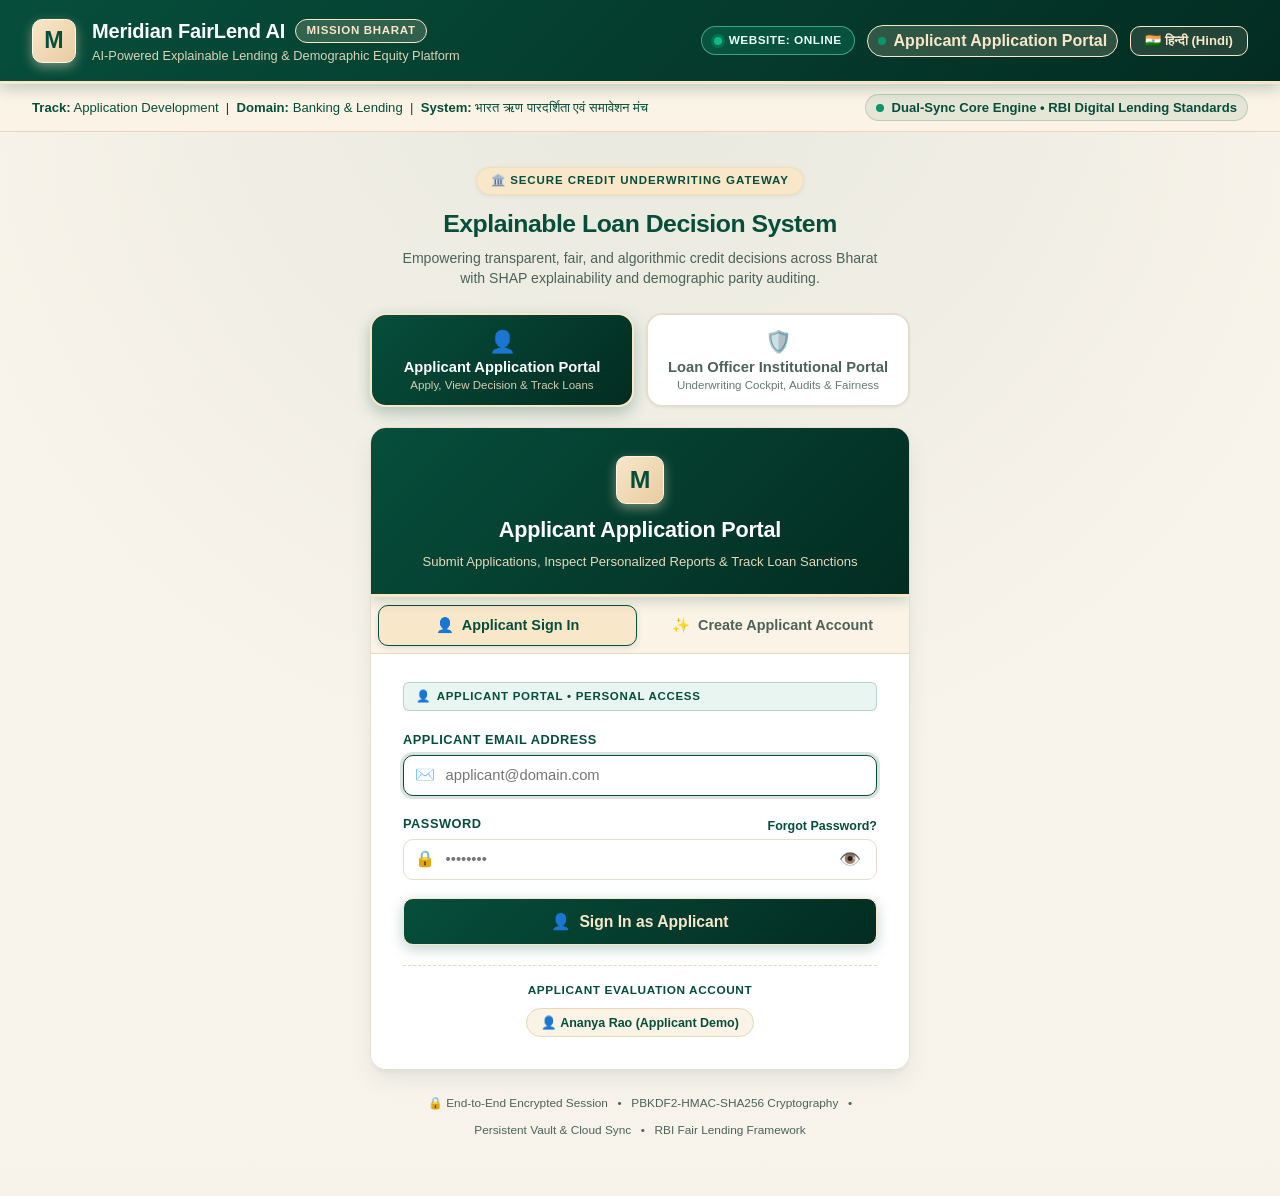
==== commit 2f110f09: "Remove in-app download buttons, enable Settings name/email editing, and ship standalone WebView2/Web" ====
--- a/index.html
+++ b/index.html
@@ -129,9 +129,6 @@
           <span id="auth-gateway-badge" class="live-badge" style="background: rgba(248, 231, 201, 0.18); border: 1px solid var(--warm-cream); color: var(--warm-cream);">
             <span class="pulse-dot"></span> <span id="auth-gateway-badge-text" data-i18n="gw_applicant_badge">Applicant Application Portal</span>
           </span>
-          <button id="btn-get-app-auth" type="button" class="app-install-pill" onclick="openDownloadAppModal()" title="Download App for Laptop &amp; Phone" data-i18n-title="title_get_app">
-            <span>📲</span> <span data-i18n="btn_get_app">Get App</span>
-          </button>
           <button id="lang-toggle-btn-auth" type="button" class="lang-btn" onclick="toggleLanguage()" title="Bilingual Language Switcher" data-i18n-title="title_lang_btn">🇮🇳 हिन्दी (Hindi)</button>
         </div>
       </div>
@@ -464,10 +461,6 @@
 
         <button id="btn-settings-main" type="button" class="app-install-pill settings-trigger-btn" onclick="openSettingsModal()" title="Customize Website &amp; Workspace Settings" data-i18n-title="title_settings_btn">
           <span>⚙️</span> <span data-i18n="btn_settings">Settings</span>
-        </button>
-
-        <button id="btn-get-app-main" type="button" class="app-install-pill" onclick="openDownloadAppModal()" title="Download App for Laptop &amp; Phone" data-i18n-title="title_get_app">
-          <span>📲</span> <span data-i18n="btn_get_app">Get App</span>
         </button>
 
         <button id="lang-toggle-btn" class="lang-btn" onclick="toggleLanguage()" title="Bilingual Language Switcher" data-i18n-title="title_lang_btn">🇮🇳 हिन्दी (Hindi)</button>
@@ -1873,107 +1866,6 @@
     </form>
   </div>
 </div>
-<div id="download-app-modal" class="modal-overlay" style="display: none;">
-  <div class="modal-content" style="max-width: 760px; padding: 1.5rem 1.65rem;">
-    <div style="display: flex; justify-content: space-between; align-items: center; border-bottom: 2px solid #064E3B; padding-bottom: 0.75rem; margin-bottom: 1rem;">
-      <h3 style="color: #064E3B; font-size: 1.18rem; font-weight: 800; display: flex; align-items: center; gap: 8px;">
-        <span>📲</span> <span data-i18n="dl_modal_title">Download App for Laptop &amp; Phone</span>
-      </h3>
-      <button type="button" class="btn btn-outline" style="padding: 2px 9px; font-size: 0.85rem;" onclick="closeDownloadAppModal()">✕</button>
-    </div>
-
-    <div id="pwa-install-banner" class="dl-hero-banner">
-      <div class="dl-hero-info">
-        <div id="dl-device-badge" class="dl-device-pill" data-i18n="dl_detecting">Detecting Device...</div>
-        <div id="dl-hero-title" class="dl-hero-heading" data-i18n="dl_hero_heading">1-Click Install App on This Device</div>
-        <div id="dl-hero-sub" class="dl-hero-sub" data-i18n="dl_hero_sub">Install Meridian FairLend AI natively with full Email OTP, dark-free readability, and live Railway sync.</div>
-      </div>
-      <div class="dl-hero-actions">
-        <button type="button" id="btn-pwa-direct-install" class="btn btn-saffron" onclick="triggerPwaInstall()">
-          <span>⚡</span> <span id="btn-pwa-direct-install-label" data-i18n="dl_btn_install_now">Install App Now</span>
-        </button>
-      </div>
-    </div>
-
-    <div class="grid-2 dl-platform-grid" style="gap: 0.9rem; margin-top: 1rem;">
-      <div id="dl-card-windows" class="dl-platform-card">
-        <div class="dl-card-top">
-          <span class="dl-card-icon">💻</span>
-          <div>
-            <div class="dl-card-title" data-i18n="dl_win_title">Windows Laptop</div>
-            <div class="dl-card-sub" data-i18n="dl_win_sub">Windows 10 / 11 Desktop Window</div>
-          </div>
-          <span id="dl-win-size" class="badge badge-info">EXE</span>
-        </div>
-        <p class="dl-card-desc" data-i18n="dl_win_desc">Download the lightweight Windows desktop launcher (.exe) or click Install App in Chrome / Edge for a pinned taskbar app.</p>
-        <div class="dl-card-actions">
-          <a id="dl-win-link" href="/downloads/MeridianFairLend-Windows.exe" download="MeridianFairLend-Windows.exe" class="btn btn-primary dl-full-btn">
-            <span>⬇️</span> <span data-i18n="dl_win_btn">Download Windows .EXE</span>
-          </a>
-        </div>
-      </div>
-
-      <div id="dl-card-android" class="dl-platform-card">
-        <div class="dl-card-top">
-          <span class="dl-card-icon">🤖</span>
-          <div>
-            <div class="dl-card-title" data-i18n="dl_and_title">Android Phone</div>
-            <div class="dl-card-sub" data-i18n="dl_and_sub">Android APK + 1-Tap Chrome Install</div>
-          </div>
-          <span id="dl-and-size" class="badge badge-success">APK</span>
-        </div>
-        <p class="dl-card-desc" data-i18n="dl_and_desc">Tap Install App Now in Chrome/Edge (zero sideload warnings), or download the signed Android .apk package below.</p>
-        <div class="dl-card-actions">
-          <a id="dl-and-link" href="/downloads/MeridianFairLend-Android.apk" download="MeridianFairLend-Android.apk" class="btn btn-primary dl-full-btn">
-            <span>⬇️</span> <span data-i18n="dl_and_btn">Download Android .APK</span>
-          </a>
-        </div>
-      </div>
-
-      <div id="dl-card-mac" class="dl-platform-card">
-        <div class="dl-card-top">
-          <span class="dl-card-icon">🍏</span>
-          <div>
-            <div class="dl-card-title" data-i18n="dl_mac_title">Mac Laptop</div>
-            <div class="dl-card-sub" data-i18n="dl_mac_sub">macOS App Bundle + Safari Dock</div>
-          </div>
-          <span id="dl-mac-size" class="badge badge-info">ZIP</span>
-        </div>
-        <p class="dl-card-desc" data-i18n-html="dl_mac_desc">On macOS Safari use <strong>File &rarr; Add to Dock</strong>, or download the <strong>.app</strong> launcher bundle (Right-click &rarr; Open first time).</p>
-        <div class="dl-card-actions">
-          <a id="dl-mac-link" href="/downloads/MeridianFairLend-Mac.zip" download="MeridianFairLend-Mac.zip" class="btn btn-outline dl-full-btn">
-            <span>⬇️</span> <span data-i18n="dl_mac_btn">Download Mac .ZIP (.app)</span>
-          </a>
-        </div>
-      </div>
-
-      <div id="dl-card-ios" class="dl-platform-card">
-        <div class="dl-card-top">
-          <span class="dl-card-icon">📱</span>
-          <div>
-            <div class="dl-card-title" data-i18n="dl_ios_title">iPhone / iPad (iOS)</div>
-            <div class="dl-card-sub" data-i18n="dl_ios_sub">Native Fullscreen Home Screen App</div>
-          </div>
-          <span class="badge badge-warning" data-i18n="dl_ios_badge">SAFARI</span>
-        </div>
-        <p class="dl-card-desc" data-i18n-html="dl_ios_desc">1. Open in <strong>Safari</strong> on iPhone/iPad.<br>2. Tap <strong>Share</strong> icon &rarr; <strong>Add to Home Screen</strong> &rarr; <strong>Add</strong>.</p>
-        <div class="dl-card-actions">
-          <button type="button" class="btn btn-outline dl-full-btn" onclick="copyCurrentPortalUrl()">
-            <span>🔗</span> <span data-i18n="dl_ios_btn">Copy Link for Safari</span>
-          </button>
-        </div>
-      </div>
-    </div>
-
-    <div id="dl-guide-note" class="dl-footer-note" data-i18n="dl_footer_note">
-      Installed apps connect live to Meridian FairLend Cloud API so Email OTP verification, password recovery, and sanction vault sync work identically everywhere.
-    </div>
-
-    <div style="display: flex; justify-content: flex-end; margin-top: 0.9rem;">
-      <button type="button" class="btn btn-outline" onclick="closeDownloadAppModal()" data-i18n="btn_close">Close</button>
-    </div>
-  </div>
-</div>
 
 <div id="settings-modal" class="modal-overlay" style="display: none;">
   <div class="modal-content settings-modal-content">
@@ -2011,11 +1903,33 @@
           <button type="button" class="btn btn-outline settings-mini-btn" onclick="openForgotPasswordFromSettings()">
             <span>🔐</span> <span data-i18n="settings_btn_reset_pwd">Reset Password (OTP)</span>
           </button>
-          <button type="button" class="btn btn-outline settings-mini-btn" onclick="closeSettingsModal(); openDownloadAppModal()">
-            <span>📲</span> <span data-i18n="btn_get_app">Get App</span>
-          </button>
           <button type="button" class="btn btn-outline settings-mini-btn settings-danger-outline" onclick="closeSettingsModal(); handleLogout()">
             <span>🚪</span> <span data-i18n="btn_signout">Sign Out</span>
+          </button>
+        </div>
+      </div>
+
+      <div id="settings-account-identity-card" class="settings-section-card">
+        <div class="settings-section-head">
+          <div>
+            <div class="settings-section-title"><span>🪪</span> <span data-i18n="settings_sec_identity">Account Identity (Name &amp; Email)</span></div>
+            <div class="settings-section-desc" data-i18n="settings_sec_identity_desc">Update your registered full name and sign-in email for this portal account.</div>
+          </div>
+        </div>
+        <div class="form-row">
+          <div class="form-group" style="margin-bottom: 0;">
+            <label class="form-label" for="setting-prof-fullname" data-i18n="settings_lbl_fullname">Full Name</label>
+            <input type="text" id="setting-prof-fullname" class="form-control" maxlength="120" data-i18n-placeholder="settings_ph_fullname" placeholder="Enter your full name" autocomplete="off">
+          </div>
+          <div class="form-group" style="margin-bottom: 0;">
+            <label class="form-label" for="setting-prof-email" data-i18n="settings_lbl_email">Email Address</label>
+            <input type="email" id="setting-prof-email" class="form-control" maxlength="160" data-i18n-placeholder="settings_ph_email" placeholder="name@domain.com" autocomplete="off">
+          </div>
+        </div>
+        <div id="settings-profile-msg" class="auth-alert" style="display: none; margin-top: 0.65rem; margin-bottom: 0;"></div>
+        <div style="display: flex; justify-content: flex-end; margin-top: 0.7rem;">
+          <button type="button" id="btn-save-profile-identity" class="btn btn-primary settings-mini-btn" onclick="saveProfileIdentityFromSettings(false)">
+            <span>💾</span> <span data-i18n="settings_btn_update_identity">Update Name &amp; Email</span>
           </button>
         </div>
       </div>
--- a/styles.css
+++ b/styles.css
@@ -2049,143 +2049,6 @@
   transform: translateY(-1px);
   box-shadow: 0 4px 12px rgba(248, 231, 201, 0.45);
   filter: brightness(1.03);
-}
-
-.dl-hero-banner {
-  background: linear-gradient(135deg, #064E3B 0%, #032C21 100%);
-  color: #FFFFFF;
-  border: 2px solid var(--warm-cream);
-  border-radius: var(--radius-lg);
-  padding: 1.05rem 1.2rem;
-  display: flex;
-  align-items: center;
-  justify-content: space-between;
-  gap: 1rem;
-  flex-wrap: wrap;
-}
-
-.dl-hero-info {
-  flex: 1;
-  min-width: 220px;
-}
-
-.dl-device-pill {
-  display: inline-block;
-  font-size: 0.7rem;
-  font-weight: 800;
-  letter-spacing: 0.06em;
-  text-transform: uppercase;
-  background: rgba(248, 231, 201, 0.2);
-  color: var(--warm-cream);
-  border: 1px solid rgba(248, 231, 201, 0.45);
-  padding: 2px 9px;
-  border-radius: var(--radius-full);
-  margin-bottom: 0.4rem;
-}
-
-.dl-hero-heading {
-  font-size: 1.05rem;
-  font-weight: 800;
-  color: #FFFFFF;
-}
-
-.dl-hero-sub {
-  font-size: 0.78rem;
-  color: rgba(248, 231, 201, 0.9);
-  margin-top: 2px;
-  line-height: 1.45;
-}
-
-.dl-hero-actions {
-  display: flex;
-  align-items: center;
-  gap: 0.6rem;
-}
-
-.dl-platform-card {
-  background: #FDFBF7;
-  border: 1.5px solid var(--border-subtle);
-  border-radius: var(--radius-md);
-  padding: 0.95rem 1rem;
-  display: flex;
-  flex-direction: column;
-  justify-content: space-between;
-  gap: 0.65rem;
-  transition: border-color 0.2s ease, box-shadow 0.2s ease;
-}
-
-.dl-platform-card.is-recommended {
-  background: #F0FDF4;
-  border-color: #064E3B;
-  box-shadow: 0 4px 14px rgba(6, 78, 59, 0.14);
-}
-
-.dl-card-top {
-  display: flex;
-  align-items: center;
-  gap: 0.65rem;
-}
-
-.dl-card-icon {
-  width: 38px;
-  height: 38px;
-  border-radius: 10px;
-  background: #064E3B;
-  color: var(--warm-cream);
-  display: inline-flex;
-  align-items: center;
-  justify-content: center;
-  font-size: 1.15rem;
-  flex-shrink: 0;
-}
-
-.dl-card-title {
-  font-size: 0.92rem;
-  font-weight: 800;
-  color: #064E3B;
-}
-
-.dl-card-sub {
-  font-size: 0.72rem;
-  color: var(--text-muted);
-}
-
-.dl-card-top .badge {
-  margin-left: auto;
-}
-
-.dl-card-desc {
-  font-size: 0.78rem;
-  color: #334155;
-  line-height: 1.48;
-  flex: 1;
-}
-
-.dl-card-actions {
-  display: flex;
-  gap: 0.5rem;
-}
-
-.dl-full-btn {
-  width: 100%;
-  padding: 0.52rem 0.85rem;
-  font-size: 0.8rem;
-}
-
-.dl-full-btn.is-disabled {
-  opacity: 0.55;
-  pointer-events: none;
-}
-
-.dl-footer-note {
-  margin-top: 0.85rem;
-  background: #FAF3E6;
-  border: 1px solid var(--warm-cream-border);
-  border-radius: 8px;
-  padding: 0.65rem 0.85rem;
-  font-size: 0.76rem;
-  color: #4B6359;
-  line-height: 1.45;
 }
 
 @media (max-width: 640px) {
@@ -2691,7 +2554,6 @@
 body.theme-midnight .slider-header,
 body.theme-midnight .settings-section-title,
 body.theme-midnight .settings-modal-heading,
-body.theme-midnight .dl-card-title,
 body.theme-midnight .factor-title,
 body.theme-midnight .action-title,
 body.theme-midnight #lbl-sec-personal,
@@ -2715,15 +2577,13 @@
 body.theme-midnight .sim-box,
 body.theme-midnight .metric-box,
 body.theme-midnight .factor-item,
-body.theme-midnight .dl-platform-card,
 body.theme-midnight .action-card,
 body.theme-midnight .no-application-card,
 body.theme-midnight .otp-verify-box,
 body.theme-midnight .maint-admin-drawer,
 body.theme-midnight .settings-section-card,
 body.theme-midnight .settings-switch-row,
-body.theme-midnight .settings-utility-bar,
-body.theme-midnight .dl-footer-note {
+body.theme-midnight .settings-utility-bar {
   background: #172638 !important;
   border-color: #2A3D54 !important;
   color: #E6EDF6 !important;
@@ -2740,7 +2600,6 @@
 }
 
 body.theme-midnight .factor-desc,
-body.theme-midnight .dl-card-desc,
 body.theme-midnight .action-desc,
 body.theme-midnight .card-subtitle {
   color: #CBD5E1 !important;
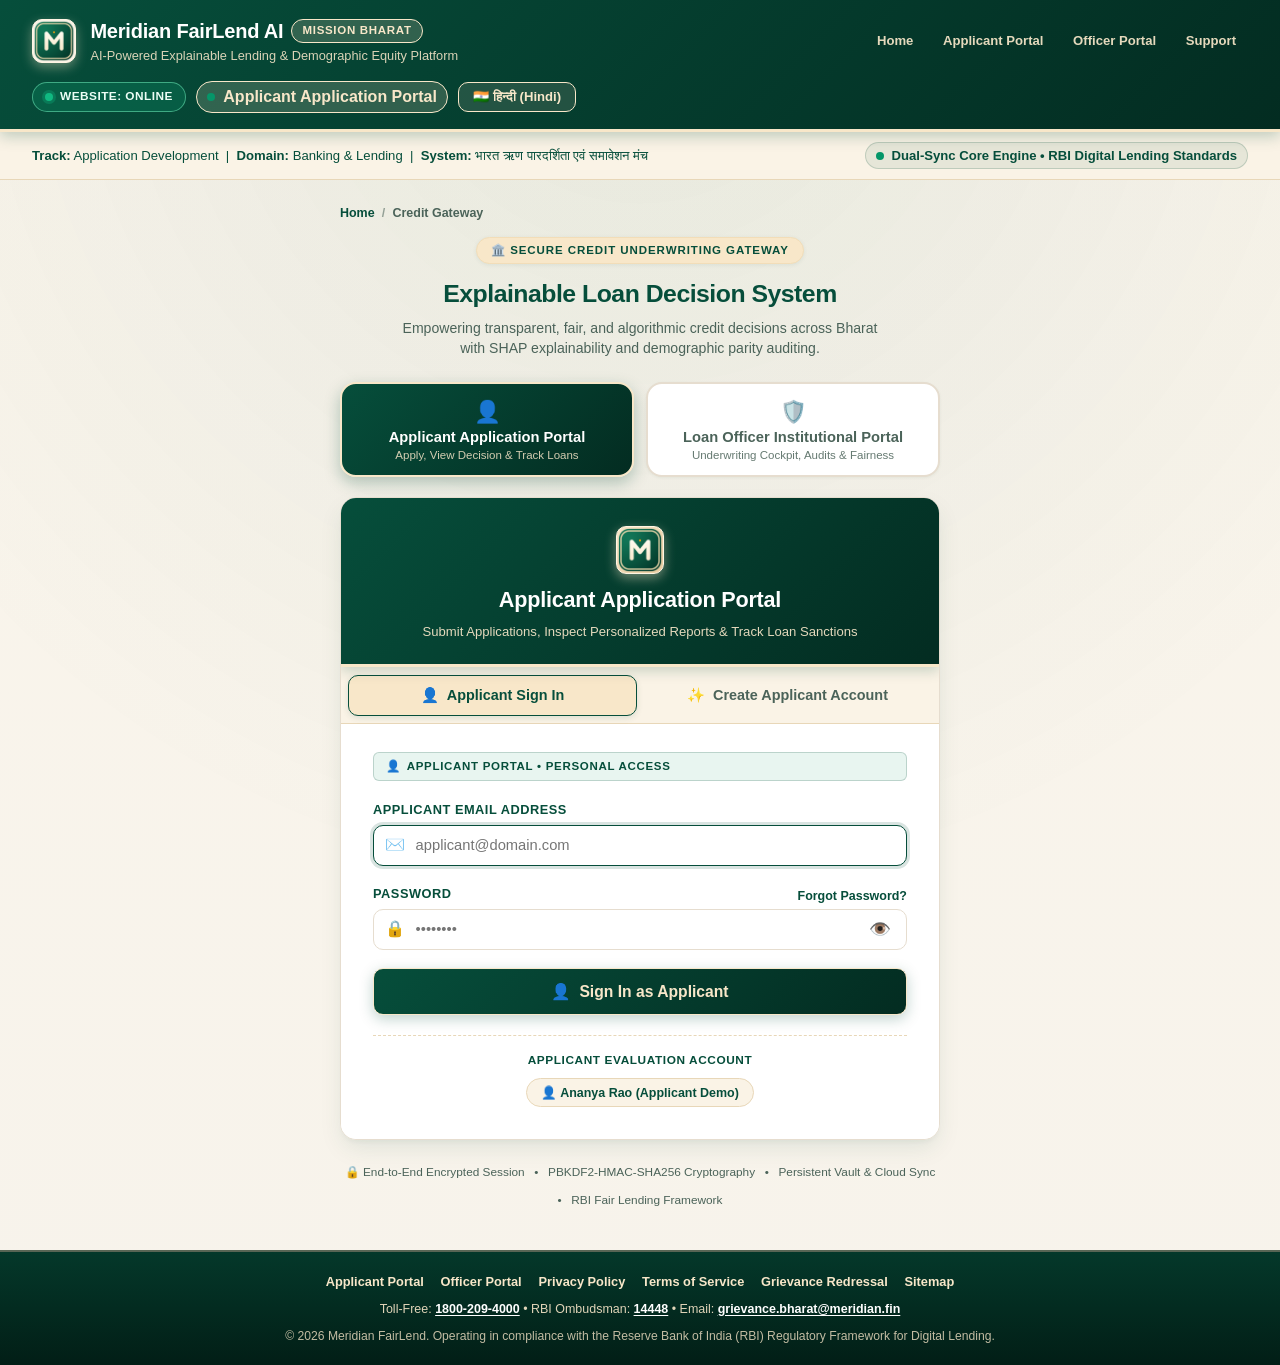
==== commit 43ff14f0: "Add SEO metadata, clean slugs, custom 404 page, mobile menu, and UX polish" ====
--- a/index.html
+++ b/index.html
@@ -12,31 +12,43 @@
   <meta name="apple-mobile-web-app-title" content="FairLend AI">
   <meta name="application-name" content="Meridian FairLend AI">
   <meta name="msapplication-TileColor" content="#064E3B">
+  <link rel="canonical" href="https://meridian-fairlend-production.up.railway.app/">
   <meta property="og:title" content="Meridian FairLend AI • Explainable Loan Decision System">
   <meta property="og:description" content="Mission Bharat Digital Lending Portal with automated underwriting, transparent SHAP factor breakdowns, and RBI fair lending compliance.">
   <meta property="og:type" content="website">
+  <meta property="og:url" content="https://meridian-fairlend-production.up.railway.app/">
+  <meta property="og:site_name" content="Meridian FairLend AI">
+  <meta property="og:image" content="https://meridian-fairlend-production.up.railway.app/icons/og-share.png">
+  <meta property="og:image:width" content="1200">
+  <meta property="og:image:height" content="630">
+  <meta property="og:image:alt" content="Meridian FairLend AI Mission Bharat — Explainable Retail Lending Portal">
+  <meta name="twitter:card" content="summary_large_image">
+  <meta name="twitter:title" content="Meridian FairLend AI • Explainable Loan Decision System">
+  <meta name="twitter:description" content="Mission Bharat Digital Lending Portal with automated underwriting, transparent SHAP factor breakdowns, and RBI fair lending compliance.">
+  <meta name="twitter:image" content="https://meridian-fairlend-production.up.railway.app/icons/og-share.png">
   <link rel="manifest" href="/manifest.webmanifest">
   <link rel="apple-touch-icon" sizes="180x180" href="/icons/apple-touch-icon.png">
+  <link rel="icon" type="image/png" sizes="32x32" href="/icons/favicon-32x32.png">
   <link rel="icon" type="image/png" sizes="192x192" href="/icons/icon-192.png">
   <link rel="icon" type="image/svg+xml" href="/favicon.svg">
-  <link rel="alternate icon" href="/favicon.ico">
-  <link rel="stylesheet" href="styles.css">
-  <script src="dataset_data.js"></script>
+  <link rel="shortcut icon" href="/favicon.ico">
+  <link rel="stylesheet" href="/styles.css">
+  <script id="structured-data-jsonld" type="application/ld+json">{}</script>
 </head>
 <body>
   <div id="maintenance-overlay" class="maintenance-overlay" style="display: none;">
     <header class="app-header">
       <div class="header-container">
-        <div class="brand-wrapper">
-          <div class="brand-logo">M</div>
+        <a href="/" class="brand-wrapper" onclick="handleBrandLogoClick(event)" aria-label="Meridian FairLend AI Home">
+          <img src="/icons/icon-192.png" alt="Meridian FairLend AI Mission Bharat Logo" width="44" height="44" class="brand-logo-img">
           <div class="brand-info">
-            <h1>
+            <div class="brand-name-heading">
               <span data-i18n="brand_title">Meridian FairLend AI</span>
               <span class="brand-badge" data-i18n="brand_badge">Mission Bharat</span>
-            </h1>
+            </div>
             <div class="brand-tagline" data-i18n="brand_sub">AI-Powered Explainable Lending &amp; Demographic Equity Platform</div>
           </div>
-        </div>
+        </a>
         <div class="header-controls">
           <span class="site-status-pill offline">
             <span class="status-dot"></span> <span data-i18n="maint_header_pill">WEBSITE OFFLINE</span>
@@ -82,7 +94,7 @@
             <div class="form-row">
               <div class="form-group" style="margin-bottom: 0.65rem;">
                 <label class="form-label" data-i18n="lbl_officer_email">Institutional Officer Email</label>
-                <input type="email" id="maint-officer-email" class="form-control" placeholder="officer@meridianbank.in" data-i18n-placeholder="ph_off_email" required>
+                <input type="email" id="maint-officer-email" class="form-control" placeholder="officer@domain.in" data-i18n-placeholder="ph_off_email" required>
               </div>
               <div class="form-group" style="margin-bottom: 0.65rem;">
                 <label class="form-label" data-i18n="lbl_officer_pwd">Officer Password</label>
@@ -104,6 +116,10 @@
             </div>
           </div>
         </div>
+
+        <div style="margin-top: 1.35rem; padding-top: 0.85rem; border-top: 1px solid var(--border-subtle); font-size: 0.8rem; color: var(--text-muted);" data-i18n-html="maint_help_html">
+          Support Helpline: <a href="tel:18002094000" class="contact-link">1800-209-4000</a> &bull; Email: <a href="mailto:grievance.bharat@meridian.fin" class="contact-link">grievance.bharat@meridian.fin</a>
+        </div>
       </div>
     </div>
   </div>
@@ -111,16 +127,23 @@
   <div id="auth-portal" class="auth-overlay">
     <header class="app-header">
       <div class="header-container">
-        <div class="brand-wrapper">
-          <div class="brand-logo">M</div>
+        <a href="/" class="brand-wrapper" onclick="handleBrandLogoClick(event)" aria-label="Meridian FairLend AI Home">
+          <img src="/icons/icon-192.png" alt="Meridian FairLend AI Mission Bharat Logo" width="44" height="44" class="brand-logo-img">
           <div class="brand-info">
-            <h1>
+            <div class="brand-name-heading">
               <span data-i18n="brand_title">Meridian FairLend AI</span>
               <span class="brand-badge" data-i18n="brand_badge">Mission Bharat</span>
-            </h1>
+            </div>
             <div class="brand-tagline" data-i18n="brand_sub">AI-Powered Explainable Lending &amp; Demographic Equity Platform</div>
           </div>
-        </div>
+        </a>
+
+        <nav class="public-header-links" aria-label="Primary Navigation">
+          <a href="/" class="header-nav-link" onclick="handleSlugLinkClick(event, '/')" data-i18n="nav_pub_home">Home</a>
+          <a href="/applicant" class="header-nav-link" onclick="handleSlugLinkClick(event, '/applicant')" data-i18n="nav_pub_applicant">Applicant Portal</a>
+          <a href="/officer" class="header-nav-link" onclick="handleSlugLinkClick(event, '/officer')" data-i18n="nav_pub_officer">Officer Portal</a>
+          <a href="/grievance" class="header-nav-link" onclick="handleSlugLinkClick(event, '/grievance')" data-i18n="nav_pub_support">Support</a>
+        </nav>
 
         <div class="header-controls">
           <span id="auth-site-status-pill" class="site-status-pill online">
@@ -130,8 +153,21 @@
             <span class="pulse-dot"></span> <span id="auth-gateway-badge-text" data-i18n="gw_applicant_badge">Applicant Application Portal</span>
           </span>
           <button id="lang-toggle-btn-auth" type="button" class="lang-btn" onclick="toggleLanguage()" title="Bilingual Language Switcher" data-i18n-title="title_lang_btn">🇮🇳 हिन्दी (Hindi)</button>
-        </div>
-      </div>
+          <button type="button" id="mobile-menu-toggle-auth" class="mobile-menu-btn" aria-expanded="false" aria-controls="mobile-nav-drawer-auth" aria-label="Open Navigation Menu" onclick="toggleMobileMenu('auth')">☰</button>
+        </div>
+      </div>
+
+      <nav id="mobile-nav-drawer-auth" class="mobile-nav-drawer" aria-label="Mobile Navigation">
+        <a href="/" class="mobile-nav-link" onclick="handleSlugLinkClick(event, '/'); closeAllMobileMenus();" data-i18n="nav_pub_home">Home</a>
+        <a href="/applicant" class="mobile-nav-link" onclick="handleSlugLinkClick(event, '/applicant'); closeAllMobileMenus();" data-i18n="gw_applicant_title">Applicant Application Portal</a>
+        <a href="/officer" class="mobile-nav-link" onclick="handleSlugLinkClick(event, '/officer'); closeAllMobileMenus();" data-i18n="gw_officer_title">Loan Officer Institutional Portal</a>
+        <div class="mobile-drawer-divider"></div>
+        <a href="/privacy" class="mobile-nav-link" onclick="handleSlugLinkClick(event, '/privacy'); closeAllMobileMenus();" data-i18n="foot_privacy">Privacy Policy</a>
+        <a href="/terms" class="mobile-nav-link" onclick="handleSlugLinkClick(event, '/terms'); closeAllMobileMenus();" data-i18n="foot_terms">Terms of Service</a>
+        <a href="/grievance" class="mobile-nav-link" onclick="handleSlugLinkClick(event, '/grievance'); closeAllMobileMenus();" data-i18n="foot_grievance">Grievance Redressal</a>
+        <a href="tel:18002094000" class="mobile-nav-link" onclick="closeAllMobileMenus()" data-i18n="mob_call_helpline">Call Helpline: 1800-209-4000</a>
+        <a href="mailto:grievance.bharat@meridian.fin" class="mobile-nav-link" onclick="closeAllMobileMenus()" data-i18n="mob_email_support">Email: grievance.bharat@meridian.fin</a>
+      </nav>
     </header>
 
     <div class="mission-strip">
@@ -149,9 +185,11 @@
     </div>
 
     <div class="auth-landing-body">
+      <nav id="public-breadcrumbs" class="breadcrumb-bar" aria-label="Breadcrumb"></nav>
+
       <div class="auth-welcome-hero">
         <div class="auth-welcome-tag" data-i18n="auth_hero_tag">🏛️ SECURE CREDIT UNDERWRITING GATEWAY</div>
-        <h2 class="auth-welcome-title" data-i18n="auth_hero_title">Explainable Loan Decision System</h2>
+        <h1 id="auth-hero-heading" class="auth-welcome-title" data-i18n="auth_hero_title">Explainable Loan Decision System</h1>
         <p class="auth-welcome-desc" data-i18n="auth_hero_desc">
           Empowering transparent, fair, and algorithmic credit decisions across Bharat with SHAP explainability and demographic parity auditing.
         </p>
@@ -172,7 +210,9 @@
 
       <div class="auth-modal-card">
         <div id="auth-card-header" class="auth-card-header">
-          <div class="auth-brand-logo">M</div>
+          <div class="auth-brand-logo">
+            <img src="/icons/icon-192.png" alt="Meridian FairLend AI Portal Badge" width="48" height="48" class="auth-brand-logo-img">
+          </div>
           <h2 id="auth-card-title" data-i18n="auth_card_title_applicant">Applicant Application Portal</h2>
           <p id="auth-card-subtitle" data-i18n="auth_card_sub_applicant">Submit Applications, Inspect Personalized Reports &amp; Track Loan Sanctions</p>
         </div>
@@ -207,14 +247,14 @@
               <label class="auth-label" for="signin-applicant-email" data-i18n="lbl_app_email">Applicant Email Address</label>
               <div class="auth-input-wrapper">
                 <span class="auth-input-icon">✉️</span>
-                <input type="email" id="signin-applicant-email" class="auth-input" placeholder="applicant@domain.com" data-i18n-placeholder="ph_app_email" required autocomplete="email">
+                <input type="email" id="signin-applicant-email" class="auth-input" placeholder="name@domain.com" data-i18n-placeholder="ph_app_email" required autocomplete="email">
               </div>
             </div>
 
             <div class="auth-form-group">
               <div style="display: flex; justify-content: space-between; align-items: center;">
                 <label class="auth-label" for="signin-applicant-password" data-i18n="lbl_password">Password</label>
-                <a href="javascript:void(0)" onclick="openForgotPassword('applicant')" style="font-size: 0.78rem; color: #064E3B; font-weight: 700; text-decoration: none;" data-i18n="link_forgot_pwd">Forgot Password?</a>
+                <a href="/forgot-password" onclick="event.preventDefault(); openForgotPassword('applicant')" style="font-size: 0.78rem; color: #064E3B; font-weight: 700; text-decoration: none;" data-i18n="link_forgot_pwd">Forgot Password?</a>
               </div>
               <div class="auth-input-wrapper">
                 <span class="auth-input-icon">🔒</span>
@@ -246,7 +286,7 @@
               <label class="auth-label" for="signup-app-fullname" data-i18n="lbl_su_name">Full Name</label>
               <div class="auth-input-wrapper">
                 <span class="auth-input-icon">👤</span>
-                <input type="text" id="signup-app-fullname" class="auth-input" placeholder="e.g. Ananya Rao" data-i18n-placeholder="ph_su_name" required autocomplete="off">
+                <input type="text" id="signup-app-fullname" class="auth-input" placeholder="Enter your full name" data-i18n-placeholder="ph_su_name" required autocomplete="off">
               </div>
             </div>
 
@@ -254,7 +294,7 @@
               <label class="auth-label" for="signup-app-email" data-i18n="lbl_su_email">Email Address</label>
               <div class="auth-input-wrapper">
                 <span class="auth-input-icon">✉️</span>
-                <input type="email" id="signup-app-email" class="auth-input" placeholder="applicant@domain.com" data-i18n-placeholder="ph_app_email" required autocomplete="off">
+                <input type="email" id="signup-app-email" class="auth-input" placeholder="name@domain.com" data-i18n-placeholder="ph_app_email" required autocomplete="off">
               </div>
             </div>
 
@@ -275,7 +315,7 @@
               <label class="auth-label" for="signup-app-phone" data-i18n="lbl_su_phone">Mobile Number</label>
               <div class="auth-input-wrapper">
                 <span class="auth-input-icon">📱</span>
-                <input type="tel" id="signup-app-phone" class="auth-input" placeholder="10-digit mobile number" data-i18n-placeholder="ph_su_phone" required autocomplete="off">
+                <input type="tel" id="signup-app-phone" class="auth-input" placeholder="Enter 10-digit mobile number" data-i18n-placeholder="ph_su_phone" required autocomplete="off">
               </div>
             </div>
 
@@ -311,14 +351,14 @@
               <label class="auth-label" for="signin-officer-email" data-i18n="lbl_officer_email">Institutional Officer Email</label>
               <div class="auth-input-wrapper">
                 <span class="auth-input-icon">🛡️</span>
-                <input type="email" id="signin-officer-email" class="auth-input" placeholder="officer@meridianbank.in" data-i18n-placeholder="ph_off_email" required autocomplete="email">
+                <input type="email" id="signin-officer-email" class="auth-input" placeholder="officer@domain.in" data-i18n-placeholder="ph_off_email" required autocomplete="email">
               </div>
             </div>
 
             <div class="auth-form-group">
               <div style="display: flex; justify-content: space-between; align-items: center;">
                 <label class="auth-label" for="signin-officer-password" data-i18n="lbl_officer_pwd">Officer Password</label>
-                <a href="javascript:void(0)" onclick="openForgotPassword('officer')" style="font-size: 0.78rem; color: #064E3B; font-weight: 700; text-decoration: none;" data-i18n="link_forgot_pwd">Forgot Password?</a>
+                <a href="/forgot-password" onclick="event.preventDefault(); openForgotPassword('officer')" style="font-size: 0.78rem; color: #064E3B; font-weight: 700; text-decoration: none;" data-i18n="link_forgot_pwd">Forgot Password?</a>
               </div>
               <div class="auth-input-wrapper">
                 <span class="auth-input-icon">🔒</span>
@@ -348,7 +388,7 @@
               <label class="auth-label" for="signup-off-fullname" data-i18n="lbl_off_su_name">Officer Full Name</label>
               <div class="auth-input-wrapper">
                 <span class="auth-input-icon">🛡️</span>
-                <input type="text" id="signup-off-fullname" class="auth-input" placeholder="e.g. Vikram Sharma" data-i18n-placeholder="ph_off_name" required autocomplete="off">
+                <input type="text" id="signup-off-fullname" class="auth-input" placeholder="Enter officer full name" data-i18n-placeholder="ph_off_name" required autocomplete="off">
               </div>
             </div>
 
@@ -356,7 +396,7 @@
               <label class="auth-label" for="signup-off-email" data-i18n="lbl_officer_email">Institutional Officer Email</label>
               <div class="auth-input-wrapper">
                 <span class="auth-input-icon">✉️</span>
-                <input type="email" id="signup-off-email" class="auth-input" placeholder="officer@meridianbank.in" data-i18n-placeholder="ph_off_email" required autocomplete="off">
+                <input type="email" id="signup-off-email" class="auth-input" placeholder="officer@domain.in" data-i18n-placeholder="ph_off_email" required autocomplete="off">
               </div>
             </div>
 
@@ -377,7 +417,7 @@
               <label class="auth-label" for="signup-off-phone" data-i18n="lbl_su_phone">Mobile Number</label>
               <div class="auth-input-wrapper">
                 <span class="auth-input-icon">📱</span>
-                <input type="tel" id="signup-off-phone" class="auth-input" placeholder="10-digit mobile number" data-i18n-placeholder="ph_su_phone" required autocomplete="off">
+                <input type="tel" id="signup-off-phone" class="auth-input" placeholder="Enter 10-digit mobile number" data-i18n-placeholder="ph_su_phone" required autocomplete="off">
               </div>
             </div>
 
@@ -426,25 +466,44 @@
         <span data-i18n="auth_comp_4">RBI Fair Lending Framework</span>
       </div>
     </div>
+
+    <footer class="auth-landing-footer" role="contentinfo">
+      <div class="auth-landing-footer-inner">
+        <nav class="footer-nav-links" aria-label="Footer Links">
+          <a href="/applicant" onclick="handleSlugLinkClick(event, '/applicant')" data-i18n="nav_pub_applicant">Applicant Portal</a>
+          <a href="/officer" onclick="handleSlugLinkClick(event, '/officer')" data-i18n="nav_pub_officer">Officer Portal</a>
+          <a href="/privacy" onclick="handleSlugLinkClick(event, '/privacy')" data-i18n="foot_privacy">Privacy Policy</a>
+          <a href="/terms" onclick="handleSlugLinkClick(event, '/terms')" data-i18n="foot_terms">Terms of Service</a>
+          <a href="/grievance" onclick="handleSlugLinkClick(event, '/grievance')" data-i18n="foot_grievance">Grievance Redressal</a>
+          <a href="/sitemap.xml" target="_blank" rel="noopener noreferrer" data-i18n="foot_sitemap">Sitemap</a>
+        </nav>
+        <div class="footer-contact-row">
+          <span data-i18n-html="foot_contact_html">Toll-Free: <a href="tel:18002094000" class="contact-link">1800-209-4000</a> &bull; RBI Ombudsman: <a href="tel:14448" class="contact-link">14448</a> &bull; Email: <a href="mailto:grievance.bharat@meridian.fin" class="contact-link">grievance.bharat@meridian.fin</a></span>
+        </div>
+        <div class="footer-copyright" data-i18n="footer_disclaimer">
+          © 2026 Meridian FairLend. Operating in compliance with the Reserve Bank of India (RBI) Regulatory Framework for Digital Lending.
+        </div>
+      </div>
+    </footer>
   </div>
 
   <div id="app-shell" style="display: none;">
 
   <header class="app-header">
     <div class="header-container">
-      <div class="brand-wrapper">
-        <div class="brand-logo">M</div>
+      <a href="/" class="brand-wrapper" onclick="handleBrandLogoClick(event)" aria-label="Meridian FairLend AI Home">
+        <img src="/icons/icon-192.png" alt="Meridian FairLend AI Mission Bharat Logo" width="44" height="44" class="brand-logo-img">
         <div class="brand-info">
-          <h1>
+          <div class="brand-name-heading">
             <span data-i18n="brand_title">Meridian FairLend AI</span>
             <span class="brand-badge" data-i18n="brand_badge">Mission Bharat</span>
-          </h1>
+          </div>
           <div class="brand-tagline" data-i18n="brand_sub">AI-Powered Explainable Lending &amp; Demographic Equity Platform</div>
         </div>
-      </div>
+      </a>
 
       <div class="header-controls">
-        <button id="officer-site-toggle-pill" class="site-status-pill online nav-officer-item" style="display: none; cursor: pointer;" onclick="openSiteAvailabilityModal()" title="Control public website availability (Online / Offline)" data-i18n-title="title_site_toggle_pill">
+        <button id="officer-site-toggle-pill" type="button" class="site-status-pill online nav-officer-item" style="display: none; cursor: pointer;" onclick="openSiteAvailabilityModal()" title="Control public website availability (Online / Offline)" data-i18n-title="title_site_toggle_pill">
           <span class="status-dot"></span>
           <span id="officer-site-pill-text">Website: ONLINE</span>
         </button>
@@ -454,7 +513,7 @@
             <span id="user-display-name" class="user-auth-name">User</span>
             <span id="user-display-role" class="user-auth-role-badge applicant">Applicant</span>
           </div>
-          <button id="btn-logout" class="user-logout-btn" onclick="handleLogout()" title="Sign Out of Session" data-i18n-title="title_signout">
+          <button id="btn-logout" type="button" class="user-logout-btn" onclick="handleLogout()" title="Sign Out of Session" data-i18n-title="title_signout">
             <span>🚪</span> <span data-i18n="btn_signout">Sign Out</span>
           </button>
         </div>
@@ -463,7 +522,47 @@
           <span>⚙️</span> <span data-i18n="btn_settings">Settings</span>
         </button>
 
-        <button id="lang-toggle-btn" class="lang-btn" onclick="toggleLanguage()" title="Bilingual Language Switcher" data-i18n-title="title_lang_btn">🇮🇳 हिन्दी (Hindi)</button>
+        <button id="lang-toggle-btn" type="button" class="lang-btn" onclick="toggleLanguage()" title="Bilingual Language Switcher" data-i18n-title="title_lang_btn">🇮🇳 हिन्दी (Hindi)</button>
+
+        <button id="mobile-menu-toggle-app" type="button" class="mobile-menu-btn" aria-expanded="false" aria-controls="mobile-nav-drawer-app" aria-label="Open Navigation Menu" onclick="toggleMobileMenu('app')" data-i18n-title="title_mobile_menu" title="Open Navigation Menu">
+          <span>☰</span> <span data-i18n="btn_menu">Menu</span>
+        </button>
+      </div>
+    </div>
+
+    <div id="mobile-nav-drawer-app" class="mobile-nav-drawer" aria-label="Mobile Workspace Navigation" style="display: none;">
+      <button type="button" class="mobile-nav-link nav-applicant-item" data-mobile-tab="apply-view" onclick="activateWorkspaceTab('apply-view'); closeAllMobileMenus();" data-i18n-html="nav_apply">
+        <span>📝</span> 1. Apply for a Loan
+      </button>
+      <button type="button" class="mobile-nav-link nav-applicant-item" data-mobile-tab="applicant-view" onclick="activateWorkspaceTab('applicant-view'); closeAllMobileMenus();" data-i18n-html="nav_report">
+        <span>📊</span> 2. My Decision Report
+      </button>
+      <button type="button" class="mobile-nav-link nav-officer-item" data-mobile-tab="officer-view" style="display: none;" onclick="activateWorkspaceTab('officer-view'); closeAllMobileMenus();" data-i18n-html="nav_officer">
+        <span>⚙️</span> 1. Underwriting Cockpit &amp; SHAP Waterfall
+      </button>
+      <button id="mobile-drawer-vault-btn" type="button" class="mobile-nav-link nav-shared-vault" data-mobile-tab="database-view" onclick="activateWorkspaceTab('database-view'); closeAllMobileMenus();" data-i18n-html="nav_vault_applicant">
+        <span>🗄️</span> 3. My Applications Vault
+      </button>
+      <button type="button" class="mobile-nav-link nav-officer-item" data-mobile-tab="portfolio-view" style="display: none;" onclick="activateWorkspaceTab('portfolio-view'); closeAllMobileMenus();" data-i18n-html="nav_portfolio">
+        <span>📁</span> 3. Historical Portfolio
+      </button>
+      <button type="button" class="mobile-nav-link nav-officer-item" data-mobile-tab="model-view" style="display: none;" onclick="activateWorkspaceTab('model-view'); closeAllMobileMenus();" data-i18n-html="nav_accuracy">
+        <span>🎯</span> 4. Model Accuracy Report
+      </button>
+      <button type="button" class="mobile-nav-link nav-officer-item" data-mobile-tab="fairness-view" style="display: none;" onclick="activateWorkspaceTab('fairness-view'); closeAllMobileMenus();" data-i18n-html="nav_fairness">
+        <span>⚖️</span> 5. Fairness Across Groups
+      </button>
+      <div class="mobile-drawer-divider"></div>
+      <a href="/privacy" class="mobile-nav-link" onclick="handleSlugLinkClick(event, '/privacy'); closeAllMobileMenus();" data-i18n="foot_link_privacy">Privacy Policy</a>
+      <a href="/terms" class="mobile-nav-link" onclick="handleSlugLinkClick(event, '/terms'); closeAllMobileMenus();" data-i18n="foot_link_terms">Terms of Lending</a>
+      <a href="/grievance" class="mobile-nav-link" onclick="handleSlugLinkClick(event, '/grievance'); closeAllMobileMenus();" data-i18n="foot_link_grievance">RBI Grievance Redressal</a>
+      <div class="mobile-nav-contact">
+        <a href="tel:18002094000" class="mobile-nav-link" data-i18n="mob_call_helpline">Call Helpline: 1800-209-4000</a>
+        <a href="mailto:grievance.bharat@meridian.fin" class="mobile-nav-link" data-i18n="mob_email_support">Email: grievance.bharat@meridian.fin</a>
+      </div>
+      <div style="display: flex; gap: 0.5rem; margin-top: 0.35rem;">
+        <button type="button" class="btn btn-outline" style="flex: 1;" onclick="closeAllMobileMenus(); openSettingsModal();" data-i18n="btn_settings">Settings</button>
+        <button type="button" class="btn btn-saffron" style="flex: 1;" onclick="closeAllMobileMenus(); handleLogout();" data-i18n="btn_signout">Sign Out</button>
       </div>
     </div>
   </header>
@@ -509,6 +608,15 @@
   </nav>
 
   <main class="main-content">
+
+    <nav id="app-breadcrumbs" class="breadcrumb-bar" aria-label="Breadcrumb"></nav>
+
+    <div id="workspace-page-header" class="workspace-page-header">
+      <div>
+        <h2 id="workspace-page-heading" class="workspace-page-title" data-i18n="ws_apply_title">Apply for a Retail Loan</h2>
+        <p id="workspace-page-sub" class="workspace-page-sub" data-i18n="ws_apply_sub">Submit your transparent retail credit application for instant XAI underwriting and persistent vault archiving.</p>
+      </div>
+    </div>
 
     <div id="officer-offline-alert-banner" class="officer-offline-banner" style="display: none;">
       <div style="display: flex; justify-content: space-between; align-items: center; flex-wrap: wrap; gap: 0.85rem;">
@@ -591,7 +699,7 @@
           </div>
           <div id="letter-action-container" style="margin-top: 1.25rem;">
             <div id="letter-download-btn-group" style="display: none; gap: 0.75rem; flex-wrap: wrap;">
-              <button id="btn-open-letter" class="btn btn-saffron">
+              <button id="btn-open-letter" type="button" class="btn btn-saffron">
                 <span>📄</span> View &amp; Download Official Sanction Letter
               </button>
             </div>
@@ -696,7 +804,7 @@
             </div>
             <div style="display: flex; align-items: center; gap: 8px; margin-top: 6px;">
               <span style="font-size: 0.76rem; color: #4B6359;" data-i18n="lbl_sim_exact_loan">Exact amount (₹):</span>
-              <input type="number" id="sim-input-loan" class="form-control" min="1000" step="1" value="150000" placeholder="e.g. 150000" data-i18n-placeholder="ph_loan_amount" style="width: 135px; padding: 3px 8px; font-size: 0.85rem;">
+              <input type="number" id="sim-input-loan" class="form-control" min="1000" step="1" value="150000" placeholder="Enter loan amount (INR)" data-i18n-placeholder="ph_loan_amount" style="width: 135px; padding: 3px 8px; font-size: 0.85rem;">
             </div>
           </div>
 
@@ -827,7 +935,7 @@
             <div class="form-row">
               <div class="form-group">
                 <label class="form-label" data-i18n="off_lbl_name">Full Name / Reference</label>
-                <input type="text" id="input-name" class="form-control" value="Ananya Rao">
+                <input type="text" id="input-name" class="form-control" value="" placeholder="Enter applicant full name" data-i18n-placeholder="ph_off_ref_name">
               </div>
               <div class="form-group">
                 <label class="form-label" data-i18n="off_lbl_gender">Gender</label>
@@ -888,7 +996,7 @@
             <div class="form-row">
               <div class="form-group">
                 <label class="form-label" data-i18n="off_lbl_loan_amt">Loan Amount (₹)</label>
-                <input type="number" id="input-loan-amount" class="form-control" value="150000" min="1000" step="1" placeholder="e.g. 150000" data-i18n-placeholder="ph_loan_amount">
+                <input type="number" id="input-loan-amount" class="form-control" value="150000" min="1000" step="1" placeholder="Enter loan amount (INR)" data-i18n-placeholder="ph_loan_amount">
               </div>
               <div class="form-group">
                 <label class="form-label" data-i18n="off_lbl_tenure">Tenure (Months)</label>
@@ -964,7 +1072,7 @@
             </div>
 
             <div style="margin-bottom: 0.85rem;">
-              <input type="text" id="officer-remarks-input" class="auth-input" style="background: #FFFFFF;" placeholder="Enter official underwriting remarks (e.g., CIBIL score verified, DTI ratio compliant)..." data-i18n-placeholder="ph_officer_remarks">
+              <input type="text" id="officer-remarks-input" class="auth-input" style="background: #FFFFFF;" placeholder="Enter official underwriting remarks and justification..." data-i18n-placeholder="ph_officer_remarks">
             </div>
             <div style="display: flex; gap: 0.75rem; flex-wrap: wrap;">
               <button type="button" id="btn-officer-approve" class="btn" style="background: #10B981; color: white;" data-i18n="btn_sanction_approve">
@@ -983,6 +1091,7 @@
                 📄 Preview / Issue Sanction Notice
               </button>
             </div>
+            <div id="officer-action-alert" class="auth-alert" style="display: none; margin-top: 0.85rem; margin-bottom: 0;"></div>
           </div>
         </div>
       </div>
@@ -996,6 +1105,7 @@
             <div class="card-subtitle" data-i18n="off_audit_sub">Complete chronological trail for internal RBI compliance inspection</div>
           </div>
         </div>
+        <div class="table-scroll-wrap">
         <table class="fairness-table">
           <thead>
             <tr>
@@ -1008,6 +1118,7 @@
           </thead>
           <tbody id="audit-table-body"></tbody>
         </table>
+        </div>
       </div>
     </section>
 
@@ -1156,6 +1267,7 @@
           </div>
         </div>
 
+        <div class="table-scroll-wrap">
         <table class="fairness-table">
           <thead>
             <tr>
@@ -1170,8 +1282,9 @@
           </thead>
           <tbody id="fairness-table-body"></tbody>
         </table>
-
-        <div style="margin-top: 1.5rem; display: grid; grid-template-columns: repeat(3, 1fr); gap: 1rem; font-size: 0.82rem;">
+        </div>
+
+        <div class="grid-3" style="margin-top: 1.5rem; font-size: 0.82rem;">
           <div style="background: #F8FAFC; border: 1px solid #E2E8F0; padding: 1rem; border-radius: 8px;">
             <strong style="color: #064E3B;" data-i18n="fair_c1_t">Disparate Impact Ratio (DIR):</strong>
             <p style="color: #64748B; margin-top: 4px;" data-i18n-html="fair_c1_d">
@@ -1212,21 +1325,22 @@
           <input
             type="text"
             id="portfolio-search-input"
-            placeholder="Search by Loan ID or Region (e.g. LP001003, Rural)..."
+            placeholder="Search by Loan ID, territory, or profile..."
             data-i18n-placeholder="ph_portfolio_search"
             class="form-control"
-            style="flex: 1; min-width: 240px;"
+            style="flex: 1; min-width: 220px;"
             oninput="filterPortfolioSearch(this.value)"
           >
           <div style="display: flex; gap: 0.5rem; flex-wrap: wrap;">
-            <button class="btn btn-outline" onclick="setPortfolioFilter('all')" data-i18n="flt_all">All</button>
-            <button class="btn btn-outline" onclick="setPortfolioFilter('approved')" data-i18n="flt_approved">Approved</button>
-            <button class="btn btn-outline" onclick="setPortfolioFilter('rejected')" data-i18n="flt_rejected">Rejected</button>
-            <button class="btn btn-outline" onclick="setPortfolioFilter('rural')" data-i18n="flt_rural">Rural</button>
-            <button class="btn btn-outline" onclick="setPortfolioFilter('female')" data-i18n="flt_women">Women</button>
-          </div>
-        </div>
-
+            <button type="button" class="btn btn-primary" onclick="setPortfolioFilter('all')" data-i18n="flt_all">All</button>
+            <button type="button" class="btn btn-outline" onclick="setPortfolioFilter('approved')" data-i18n="flt_approved">Approved</button>
+            <button type="button" class="btn btn-outline" onclick="setPortfolioFilter('rejected')" data-i18n="flt_rejected">Rejected</button>
+            <button type="button" class="btn btn-outline" onclick="setPortfolioFilter('rural')" data-i18n="flt_rural">Rural</button>
+            <button type="button" class="btn btn-outline" onclick="setPortfolioFilter('female')" data-i18n="flt_women">Women</button>
+          </div>
+        </div>
+
+        <div class="table-scroll-wrap">
         <table class="fairness-table">
           <thead>
             <tr>
@@ -1243,11 +1357,12 @@
           </thead>
           <tbody id="portfolio-table-body"></tbody>
         </table>
-
-        <div style="display: flex; justify-content: space-between; align-items: center; margin-top: 1rem; padding-top: 1rem; border-top: 1px solid #E2E8F0;">
-          <button class="btn btn-outline" onclick="changePortfolioPage(-1)" data-i18n="btn_prev_page">← Previous</button>
+        </div>
+
+        <div style="display: flex; justify-content: space-between; align-items: center; margin-top: 1rem; padding-top: 1rem; border-top: 1px solid #E2E8F0; flex-wrap: wrap; gap: 0.5rem;">
+          <button type="button" class="btn btn-outline" onclick="changePortfolioPage(-1)" data-i18n="btn_prev_page">← Previous</button>
           <span id="portfolio-page-indicator" style="font-size: 0.85rem; font-weight: 600; color: #475569;">Page 1</span>
-          <button class="btn btn-outline" onclick="changePortfolioPage(1)" data-i18n="btn_next_page">Next →</button>
+          <button type="button" class="btn btn-outline" onclick="changePortfolioPage(1)" data-i18n="btn_next_page">Next →</button>
         </div>
       </div>
     </section>
@@ -1302,7 +1417,7 @@
       </div>
 
       <div class="card">
-        <form id="loan-fillup-form" onsubmit="handleLoanApplicationSubmit(event)" autocomplete="off">
+        <form id="loan-fillup-form" onsubmit="handleLoanApplicationSubmit(event)" autocomplete="off" novalidate>
           <div class="grid-2">
 
             <div>
@@ -1312,13 +1427,13 @@
 
               <div class="form-group">
                 <label class="form-label" id="lbl-fill-name">Full Name of Applicant *</label>
-                <input type="text" id="fill-full-name" class="form-control" required autocomplete="off" placeholder="e.g. Ananya Rao, Devansh Kulkarni" data-i18n-placeholder="ph_fill_name">
+                <input type="text" id="fill-full-name" class="form-control" required autocomplete="off" placeholder="Enter applicant full name" data-i18n-placeholder="ph_fill_name">
               </div>
 
               <div class="form-row">
                 <div class="form-group">
                   <label class="form-label" id="lbl-fill-phone">Contact Mobile Number *</label>
-                  <input type="tel" id="fill-phone" class="form-control" required autocomplete="off" placeholder="10-digit mobile (e.g. 9876543210)" data-i18n-placeholder="ph_fill_phone">
+                  <input type="tel" id="fill-phone" class="form-control" required autocomplete="off" placeholder="Enter 10-digit mobile number" data-i18n-placeholder="ph_fill_phone">
                 </div>
                 <div class="form-group">
                   <label class="form-label" id="lbl-fill-gender">Gender *</label>
@@ -1326,23 +1441,6 @@
                     <option value="Female" data-i18n="opt_female">Female</option>
                     <option value="Male" selected data-i18n="opt_male">Male</option>
                   </select>
-                </div>
-              </div>
-
-              <div class="form-group">
-                <label class="form-label" id="lbl-fill-email" for="fill-email" data-i18n="lbl_fill_email">Applicant Email for Verification *</label>
-                <input type="email" id="fill-email" class="form-control" autocomplete="off" placeholder="Enter your email for OTP verification" data-i18n-placeholder="ph_fill_email">
-                <div class="otp-verify-box" id="otp-box-apply">
-                  <div class="otp-header-row">
-                    <span class="otp-label" data-i18n="otp_app_title">Application Email OTP Check</span>
-                    <span id="otp-badge-apply" class="otp-status-badge otp-badge-pending" data-i18n="otp_badge_pending">Not Verified</span>
-                  </div>
-                  <div class="otp-controls-row">
-                    <button type="button" id="btn-send-otp-apply" class="otp-btn" onclick="sendEmailOtp('application')" data-i18n="btn_send_otp">Send OTP</button>
-                    <input type="text" id="fill-app-otp" class="otp-code-input" maxlength="6" inputmode="numeric" pattern="[0-9]*" placeholder="6-digit OTP" data-i18n-placeholder="ph_otp_code" autocomplete="one-time-code">
-                    <button type="button" id="btn-verify-otp-apply" class="otp-btn primary" onclick="verifyEmailOtp('application')" data-i18n="btn_verify_otp">Verify OTP</button>
-                  </div>
-                  <div id="otp-status-apply" class="otp-feedback-text" data-i18n="otp_hint_apply">Verify your email via 6-digit OTP before submitting your loan application.</div>
                 </div>
               </div>
 
@@ -1446,7 +1544,7 @@
               <div class="form-row">
                 <div class="form-group">
                   <label class="form-label" id="lbl-fill-loan-amount">Requested Loan Amount (₹) *</label>
-                  <input type="number" id="fill-loan-amount" class="form-control" required value="150000" min="1000" step="1" placeholder="e.g. 150000" data-i18n-placeholder="ph_loan_amount" oninput="updateFillLoanHint(this.value)">
+                  <input type="number" id="fill-loan-amount" class="form-control" required value="150000" min="1000" step="1" placeholder="Enter loan amount (INR)" data-i18n-placeholder="ph_loan_amount" oninput="updateFillLoanHint(this.value)">
                   <div id="fill-loan-hint" style="font-size: 0.74rem; color: #4B6359; margin-top: 4px; font-weight: 600;" data-i18n="hint_loan_inr">₹1,50,000 (₹1.5 Lakh)</div>
                 </div>
                 <div class="form-group">
@@ -1512,6 +1610,8 @@
             </div>
           </div>
 
+          <div id="apply-form-alert" class="auth-alert" style="display: none; margin-top: 1rem; margin-bottom: 0;"></div>
+
           <div style="border-top: 1.5px solid #F2ECDE; padding-top: 1.25rem; margin-top: 1.5rem; display: flex; justify-content: space-between; align-items: center; flex-wrap: wrap; gap: 1rem;">
             <div style="font-size: 0.8rem; color: #4B6359;" data-i18n-html="apply_footer_note">
               🔒 Guaranteed Data Encryption &bull; Stored in Meridian Vault &bull; Auditable under RBI Fair Practices Code
@@ -1557,6 +1657,7 @@
           </div>
         </div>
 
+        <div class="table-scroll-wrap">
         <table class="fairness-table">
           <thead>
             <tr>
@@ -1575,6 +1676,7 @@
           </thead>
           <tbody id="db-table-body"></tbody>
         </table>
+        </div>
 
         <div style="margin-top: 1.25rem; background: #FAF3E6; border: 1px solid #E8D7B8; border-radius: 8px; padding: 0.85rem 1rem; font-size: 0.82rem; color: #064E3B; display: flex; justify-content: space-between; align-items: center; flex-wrap: wrap; gap: 0.5rem;">
           <div data-i18n-html="db_excel_tip">
@@ -1601,6 +1703,20 @@
 
       <div class="fairlend-footer-divider" role="separator"></div>
 
+      <nav class="fairlend-footer-links" aria-label="Portal Footer Navigation">
+        <a href="/apply" onclick="handleSlugLinkClick(event, '/apply')" data-i18n="foot_link_apply">Apply for Loan</a>
+        <a href="/decision-report" onclick="handleSlugLinkClick(event, '/decision-report')" data-i18n="foot_link_report">Decision Report</a>
+        <a href="/vault" onclick="handleSlugLinkClick(event, '/vault')" data-i18n="foot_link_vault">Application Vault</a>
+        <a href="/privacy" onclick="handleSlugLinkClick(event, '/privacy')" data-i18n="foot_link_privacy">Privacy Policy</a>
+        <a href="/terms" onclick="handleSlugLinkClick(event, '/terms')" data-i18n="foot_link_terms">Terms of Lending</a>
+        <a href="/grievance" onclick="handleSlugLinkClick(event, '/grievance')" data-i18n="foot_link_grievance">RBI Grievance Redressal</a>
+        <a href="/sitemap.xml" target="_blank" rel="noopener noreferrer" data-i18n="foot_link_sitemap">Sitemap</a>
+      </nav>
+
+      <div class="fairlend-footer-contact">
+        <span data-i18n-html="foot_contact_html">Toll-Free: <a href="tel:18002094000" class="contact-link">1800-209-4000</a> &bull; RBI Ombudsman: <a href="tel:14448" class="contact-link">14448</a> &bull; Email: <a href="mailto:grievance.bharat@meridian.fin" class="contact-link">grievance.bharat@meridian.fin</a></span>
+      </div>
+
       <div class="fairlend-footer-bottom">
         <div class="fairlend-footer-brand-wrap">
           <span class="fairlend-footer-brand-name" data-i18n="brand_title">Meridian FairLend AI</span>
@@ -1619,104 +1735,191 @@
 
       <div class="letter-header">
         <div>
-          <div style="font-size: 1.4rem; font-weight: 800; color: #064E3B;" data-i18n="let_bank_name">MERIDIAN FAIRLEND AI</div>
-          <div style="font-size: 0.8rem; color: #64748B;" data-i18n="let_division">Mission Bharat • Inclusive Retail Credit Division</div>
-          <div style="font-size: 0.75rem; color: #64748B; margin-top: 2px;" data-i18n="let_office">Reg. Office: Nariman Point, Mumbai 400021 • RBI Reg #N-13.01928</div>
-        </div>
-        <div style="text-align: right; font-size: 0.8rem; color: #64748B;">
-          <div><strong data-i18n="let_ref_lbl">Reference:</strong> <span id="let-ref">MERIDIAN-MB-9021</span></div>
-          <div><strong data-i18n="let_date_lbl">Date:</strong> <span id="let-date">28 October 2026</span></div>
+          <div style="font-size: 1.35rem; font-weight: 800; color: #064E3B;" data-i18n="let_bank_name">MERIDIAN FAIRLEND AI</div>
+          <div style="font-size: 0.78rem; color: #475569;" data-i18n="let_division">Mission Bharat • Inclusive Retail Credit Division</div>
+          <div style="font-size: 0.73rem; color: #64748B; margin-top: 2px;" data-i18n="let_office">Reg. Office: Nariman Point, Mumbai 400021 • RBI Reg #N-13.01928</div>
+        </div>
+        <div style="text-align: right; font-size: 0.78rem; color: #475569;">
+          <div id="let-doc-type" style="font-size: 0.72rem; font-weight: 800; color: #064E3B; text-transform: uppercase; letter-spacing: 0.05em; margin-bottom: 3px;">--</div>
+          <div><strong data-i18n="let_ref_lbl">Reference:</strong> <span id="let-ref" style="font-weight: 700; color: #0F172A;">--</span></div>
+          <div><strong data-i18n="let_submitted_lbl">Submitted Date:</strong> <span id="let-submitted-date">--</span></div>
+          <div><strong data-i18n="let_date_lbl">Decision Date:</strong> <span id="let-date">--</span></div>
         </div>
       </div>
 
       <div>
-        <div style="display: flex; justify-content: space-between; align-items: center; margin-bottom: 1rem;">
+        <div style="display: flex; justify-content: space-between; align-items: flex-start; flex-wrap: wrap; gap: 0.6rem; margin-bottom: 0.85rem;">
           <div>
-            <div style="font-size: 0.8rem; color: #64748B;" data-i18n="let_app_name_lbl">Applicant Name:</div>
-            <div id="let-applicant-name" style="font-size: 1.1rem; font-weight: 700; color: #0F172A;">Ananya Rao</div>
-          </div>
-          <div id="let-status-badge" class="badge badge-success">PRE-APPROVED</div>
-        </div>
-
-        <div style="background: #F8FAFC; border: 1px solid #E2E8F0; border-radius: 8px; padding: 0.75rem 1rem; margin-bottom: 1.25rem; font-size: 0.82rem; display: flex; justify-content: space-between; flex-wrap: wrap; gap: 0.5rem;">
-          <div><strong data-i18n="let_fac_lbl">Requested Facility:</strong> <span id="let-loan-amount">₹1,10,000</span></div>
-          <div><strong data-i18n="let_tenure_lbl">Tenure:</strong> <span id="let-tenure">360 Months</span></div>
-          <div><strong data-i18n="let_area_lbl">Territory:</strong> <span id="let-area">Rural Bharat</span></div>
-        </div>
-
-        <p id="let-verdict-text" style="font-size: 0.9rem; line-height: 1.6; color: #334155; margin-bottom: 1rem;">
-          We are pleased to inform you that your application for a retail loan facility has met Meridian automated underwriting standards.
-        </p>
-
-        <div style="margin: 1.25rem 0; background: #FFFFFF; border: 1.5px solid #064E3B; border-radius: 8px; overflow: hidden;">
-          <div style="background: #064E3B; color: #FFFFFF; padding: 0.6rem 1rem; font-size: 0.82rem; font-weight: 700; display: flex; justify-content: space-between; align-items: center; flex-wrap: wrap; gap: 0.5rem;">
-            <span data-i18n="kfs_title">OFFICIAL RBI KEY FACT STATEMENT (KFS)</span>
-            <span style="font-size: 0.72rem; background: #F8E7C9; color: #064E3B; padding: 2px 8px; border-radius: 4px; font-weight: 800;" data-i18n="kfs_compliant">RBI Digital Lending Compliant</span>
-          </div>
-          <table style="width: 100%; border-collapse: collapse; font-size: 0.82rem;">
+            <div style="font-size: 0.76rem; color: #64748B;" data-i18n="let_app_name_lbl">Applicant Name:</div>
+            <div id="let-applicant-name" style="font-size: 1.08rem; font-weight: 800; color: #0F172A;">--</div>
+            <div id="let-contact" style="font-size: 0.76rem; color: #475569; margin-top: 2px;">--</div>
+          </div>
+          <div id="let-status-badge" class="badge badge-info">--</div>
+        </div>
+
+        <div class="letter-profile-grid">
+          <div class="letter-profile-cell">
+            <div class="letter-cell-lbl" data-i18n="let_fac_lbl">Requested Facility:</div>
+            <div id="let-loan-amount" class="letter-cell-val">--</div>
+          </div>
+          <div class="letter-profile-cell">
+            <div class="letter-cell-lbl" data-i18n="let_tenure_lbl">Tenure:</div>
+            <div id="let-tenure" class="letter-cell-val">--</div>
+          </div>
+          <div class="letter-profile-cell">
+            <div class="letter-cell-lbl" data-i18n="let_purpose_lbl">Facility Purpose:</div>
+            <div id="let-purpose" class="letter-cell-val">--</div>
+          </div>
+          <div class="letter-profile-cell">
+            <div class="letter-cell-lbl" data-i18n="let_area_lbl">Territory:</div>
+            <div id="let-area" class="letter-cell-val">--</div>
+          </div>
+          <div class="letter-profile-cell">
+            <div class="letter-cell-lbl" data-i18n="let_emp_lbl">Employment &amp; Verification:</div>
+            <div id="let-employment" class="letter-cell-val">--</div>
+          </div>
+          <div class="letter-profile-cell">
+            <div class="letter-cell-lbl" data-i18n="let_income_lbl">Household Monthly Income:</div>
+            <div id="let-income" class="letter-cell-val">--</div>
+          </div>
+          <div class="letter-profile-cell">
+            <div class="letter-cell-lbl" data-i18n="let_cibil_lbl">CIBIL Bureau Score:</div>
+            <div id="let-cibil" class="letter-cell-val">--</div>
+          </div>
+          <div class="letter-profile-cell">
+            <div class="letter-cell-lbl" data-i18n="let_ai_score_lbl">AI Eligibility Score:</div>
+            <div id="let-ai-score" class="letter-cell-val">--</div>
+          </div>
+          <div class="letter-profile-cell">
+            <div class="letter-cell-lbl" data-i18n="let_officer_status_lbl">Officer Review Status:</div>
+            <div id="let-officer-status" class="letter-cell-val">--</div>
+          </div>
+        </div>
+
+        <p id="let-verdict-text" style="font-size: 0.87rem; line-height: 1.56; color: #1E293B; margin-bottom: 0.9rem;">--</p>
+
+        <div id="letter-kfs-card" style="margin: 0.95rem 0; background: #FFFFFF; border: 1.5px solid #064E3B; border-radius: 8px; overflow: hidden;">
+          <div style="background: #064E3B; color: #FFFFFF; padding: 0.55rem 0.9rem; font-size: 0.8rem; font-weight: 700; display: flex; justify-content: space-between; align-items: center; flex-wrap: wrap; gap: 0.5rem;">
+            <span id="kfs-title-text" data-i18n="kfs_title">OFFICIAL RBI KEY FACT STATEMENT (KFS)</span>
+            <span id="kfs-compliant-tag" style="font-size: 0.7rem; background: #F8E7C9; color: #064E3B; padding: 2px 8px; border-radius: 4px; font-weight: 800;" data-i18n="kfs_compliant">RBI Digital Lending Compliant</span>
+          </div>
+          <div class="table-scroll-wrap">
+          <table style="width: 100%; border-collapse: collapse; font-size: 0.8rem;">
             <tbody>
               <tr style="border-bottom: 1px solid #E2E8F0;">
-                <td style="padding: 0.5rem 1rem; font-weight: 600; color: #475569; width: 48%;" data-i18n="kfs_row_principal">Sanctioned Facility Amount (Principal)</td>
-                <td id="kfs-loan-amt" style="padding: 0.5rem 1rem; font-weight: 700; color: #064E3B;">₹1,50,000</td>
+                <td id="kfs-principal-lbl" style="padding: 0.45rem 0.9rem; font-weight: 600; color: #475569; width: 48%;" data-i18n="kfs_row_principal">Sanctioned Facility Amount (Principal)</td>
+                <td id="kfs-loan-amt" style="padding: 0.45rem 0.9rem; font-weight: 700; color: #064E3B;">--</td>
               </tr>
               <tr style="border-bottom: 1px solid #E2E8F0; background: #F8FAFC;">
-                <td style="padding: 0.5rem 1rem; font-weight: 600; color: #475569;" data-i18n="kfs_row_apr">All-Inclusive Annual Percentage Rate (APR)</td>
-                <td id="kfs-apr" style="padding: 0.5rem 1rem; font-weight: 700; color: #0F172A;">9.25% p.a. (Fixed Reducing per RBI Directives)</td>
+                <td style="padding: 0.45rem 0.9rem; font-weight: 600; color: #475569;" data-i18n="kfs_row_apr">All-Inclusive Annual Percentage Rate (APR)</td>
+                <td id="kfs-apr" style="padding: 0.45rem 0.9rem; font-weight: 700; color: #0F172A;">--</td>
               </tr>
               <tr style="border-bottom: 1px solid #E2E8F0;">
-                <td style="padding: 0.5rem 1rem; font-weight: 600; color: #475569;" data-i18n="kfs_row_tenure">Loan Tenure / Repayment Installments</td>
-                <td id="kfs-tenure" style="padding: 0.5rem 1rem; font-weight: 700; color: #0F172A;">60 Months (5 Years)</td>
+                <td style="padding: 0.45rem 0.9rem; font-weight: 600; color: #475569;" data-i18n="kfs_row_tenure">Loan Tenure / Repayment Installments</td>
+                <td id="kfs-tenure" style="padding: 0.45rem 0.9rem; font-weight: 700; color: #0F172A;">--</td>
               </tr>
               <tr style="border-bottom: 1px solid #E2E8F0; background: #F8FAFC;">
-                <td style="padding: 0.5rem 1rem; font-weight: 600; color: #475569;" data-i18n="kfs_row_emi">Equated Monthly Installment (EMI)</td>
-                <td id="kfs-emi" style="padding: 0.5rem 1rem; font-weight: 700; color: #064E3B;">₹3,130 / month</td>
+                <td style="padding: 0.45rem 0.9rem; font-weight: 600; color: #475569;" data-i18n="kfs_row_emi">Equated Monthly Installment (EMI)</td>
+                <td style="padding: 0.45rem 0.9rem;">
+                  <div id="kfs-emi" style="font-weight: 700; color: #064E3B;">--</div>
+                  <div id="kfs-foir-note" style="font-size: 0.71rem; color: #475569; margin-top: 2px;">--</div>
+                </td>
               </tr>
               <tr style="border-bottom: 1px solid #E2E8F0;">
-                <td style="padding: 0.5rem 1rem; font-weight: 600; color: #475569;" data-i18n="kfs_row_interest">Total Interest Amount Payable</td>
-                <td id="kfs-total-interest" style="padding: 0.5rem 1rem; font-weight: 700; color: #0F172A;">₹37,800</td>
+                <td style="padding: 0.45rem 0.9rem; font-weight: 600; color: #475569;" data-i18n="kfs_row_interest">Total Interest Amount Payable</td>
+                <td id="kfs-total-interest" style="padding: 0.45rem 0.9rem; font-weight: 700; color: #0F172A;">--</td>
               </tr>
               <tr style="border-bottom: 1px solid #E2E8F0; background: #F8FAFC;">
-                <td style="padding: 0.5rem 1rem; font-weight: 600; color: #475569;" data-i18n="kfs_row_total">Total Repayment Amount (Principal + Interest)</td>
-                <td id="kfs-total-repayment" style="padding: 0.5rem 1rem; font-weight: 800; color: #064E3B;">₹1,87,800</td>
+                <td style="padding: 0.45rem 0.9rem; font-weight: 600; color: #475569;" data-i18n="kfs_row_total">Total Repayment Amount (Principal + Interest)</td>
+                <td id="kfs-total-repayment" style="padding: 0.45rem 0.9rem; font-weight: 800; color: #064E3B;">--</td>
               </tr>
               <tr style="border-bottom: 1px solid #E2E8F0;">
-                <td style="padding: 0.5rem 1rem; font-weight: 600; color: #475569;" data-i18n="kfs_row_proc">Upfront Processing &amp; Verification Fees</td>
-                <td id="kfs-proc-fee" style="padding: 0.5rem 1rem; font-weight: 700; color: #059669;" data-i18n="kfs_val_proc">₹0 (Nil - Mission Bharat Subsidy)</td>
+                <td style="padding: 0.45rem 0.9rem; font-weight: 600; color: #475569;" data-i18n="kfs_row_proc">Upfront Processing &amp; Verification Fees</td>
+                <td id="kfs-proc-fee" style="padding: 0.45rem 0.9rem; font-weight: 700; color: #059669;" data-i18n="kfs_val_proc">₹0 (Nil - Mission Bharat Subsidy)</td>
               </tr>
               <tr style="border-bottom: 1px solid #E2E8F0; background: #F8FAFC;">
-                <td style="padding: 0.5rem 1rem; font-weight: 600; color: #475569;" data-i18n="kfs_row_prepay">Prepayment / Foreclosure Charges</td>
-                <td id="kfs-prepay-fee" style="padding: 0.5rem 1rem; font-weight: 700; color: #059669;" data-i18n="kfs_val_prepay">₹0 (Nil per RBI Master Circular)</td>
+                <td style="padding: 0.45rem 0.9rem; font-weight: 600; color: #475569;" data-i18n="kfs_row_prepay">Prepayment / Foreclosure Charges</td>
+                <td id="kfs-prepay-fee" style="padding: 0.45rem 0.9rem; font-weight: 700; color: #059669;" data-i18n="kfs_val_prepay">₹0 (Nil per RBI Master Circular)</td>
               </tr>
               <tr>
-                <td style="padding: 0.5rem 1rem; font-weight: 600; color: #475569;" data-i18n="kfs_row_cooling">Statutory Cooling-Off / Look-Up Period</td>
-                <td id="kfs-cooling" style="padding: 0.5rem 1rem; font-weight: 700; color: #064E3B;" data-i18n="kfs_val_cooling">3 Business Days (Full exit without penalty)</td>
+                <td style="padding: 0.45rem 0.9rem; font-weight: 600; color: #475569;" data-i18n="kfs_row_cooling">Statutory Cooling-Off / Look-Up Period</td>
+                <td id="kfs-cooling" style="padding: 0.45rem 0.9rem; font-weight: 700; color: #064E3B;" data-i18n="kfs_val_cooling">3 Business Days (Full exit without penalty)</td>
               </tr>
             </tbody>
           </table>
-        </div>
-
-        <h4 style="font-size: 0.85rem; font-weight: 700; color: #0F172A; text-transform: uppercase; margin-bottom: 0.5rem; letter-spacing: 0.05em;" data-i18n="let_factors_heading">
+          </div>
+        </div>
+
+        <div id="letter-adverse-card" class="letter-adverse-box" style="display: none;">
+          <div style="background: #991B1B; color: #FFFFFF; padding: 0.55rem 0.9rem; font-size: 0.8rem; font-weight: 700; display: flex; justify-content: space-between; align-items: center; flex-wrap: wrap; gap: 0.5rem;">
+            <span data-i18n="adv_title">APPLICATION UNDERWRITING SUMMARY (NO FACILITY SANCTIONED)</span>
+            <span style="font-size: 0.7rem; background: #FEE2E2; color: #991B1B; padding: 2px 8px; border-radius: 4px; font-weight: 800;" data-i18n="adv_badge">RBI Fair Lending Disclosure</span>
+          </div>
+          <div class="table-scroll-wrap">
+          <table style="width: 100%; border-collapse: collapse; font-size: 0.8rem;">
+            <tbody>
+              <tr style="border-bottom: 1px solid #FECACA;">
+                <td style="padding: 0.45rem 0.9rem; font-weight: 600; color: #7F1D1D; width: 48%;" data-i18n="adv_row_requested">Requested Loan Facility</td>
+                <td id="adv-requested-amt" style="padding: 0.45rem 0.9rem; font-weight: 700; color: #0F172A;">--</td>
+              </tr>
+              <tr style="border-bottom: 1px solid #FECACA; background: #FEF2F2;">
+                <td style="padding: 0.45rem 0.9rem; font-weight: 600; color: #7F1D1D;" data-i18n="adv_row_sanctioned">Sanctioned Principal Amount</td>
+                <td id="adv-sanctioned-amt" style="padding: 0.45rem 0.9rem; font-weight: 800; color: #991B1B;">--</td>
+              </tr>
+              <tr style="border-bottom: 1px solid #FECACA;">
+                <td style="padding: 0.45rem 0.9rem; font-weight: 600; color: #7F1D1D;" data-i18n="adv_row_cibil">CIBIL Bureau Assessment (Benchmark &ge; 650)</td>
+                <td id="adv-cibil-check" style="padding: 0.45rem 0.9rem; font-weight: 700; color: #0F172A;">--</td>
+              </tr>
+              <tr style="border-bottom: 1px solid #FECACA; background: #FEF2F2;">
+                <td style="padding: 0.45rem 0.9rem; font-weight: 600; color: #7F1D1D;" data-i18n="adv_row_dti">Obligation Ratio (Prudential Ceiling &le; 45%)</td>
+                <td id="adv-dti-check" style="padding: 0.45rem 0.9rem; font-weight: 700; color: #0F172A;">--</td>
+              </tr>
+              <tr style="border-bottom: 1px solid #FECACA;">
+                <td style="padding: 0.45rem 0.9rem; font-weight: 600; color: #7F1D1D;" data-i18n="adv_row_score">Composite AI Eligibility Score (Pass &ge; 65%)</td>
+                <td id="adv-score-check" style="padding: 0.45rem 0.9rem; font-weight: 700; color: #0F172A;">--</td>
+              </tr>
+              <tr style="background: #FEF2F2;">
+                <td style="padding: 0.45rem 0.9rem; font-weight: 600; color: #7F1D1D;" data-i18n="adv_row_reapply">Re-Application &amp; Review Window</td>
+                <td id="adv-reapply-note" style="padding: 0.45rem 0.9rem; font-weight: 600; color: #334155;">--</td>
+              </tr>
+            </tbody>
+          </table>
+          </div>
+        </div>
+
+        <h4 style="font-size: 0.8rem; font-weight: 700; color: #0F172A; text-transform: uppercase; margin-bottom: 0.4rem; letter-spacing: 0.04em;" data-i18n="let_factors_heading">
           Transparent Factor Determination (Under RBI Fair Lending Code):
         </h4>
 
-        <ul id="let-factors-list" style="padding-left: 1.25rem; margin-bottom: 1.5rem;"></ul>
-
-        <div style="border-top: 1.5px solid #E2E8F0; padding-top: 1rem; font-size: 0.76rem; color: #475569; line-height: 1.55;" data-i18n-html="let_ombudsman_html">
+        <ul id="let-factors-list" class="letter-factors-list"></ul>
+
+        <div class="letter-signatory-bar">
+          <div>
+            <div style="font-weight: 700; color: #064E3B;" data-i18n="let_sig_verify_title">Electronic Underwriting Record • Tamper-Evident Audit</div>
+            <div style="font-size: 0.72rem; color: #475569;" data-i18n="let_sig_verify_sub">Valid digital statement generated directly from the Meridian Central Application Vault.</div>
+          </div>
+          <div style="text-align: right;">
+            <div style="font-size: 0.7rem; color: #64748B; text-transform: uppercase; font-weight: 700;" data-i18n="let_sig_auth_lbl">Issuing Authority</div>
+            <div id="let-signatory-name" style="font-size: 0.78rem; font-weight: 700; color: #0F172A;">--</div>
+          </div>
+        </div>
+
+        <div style="border-top: 1.5px solid #E2E8F0; padding-top: 0.75rem; font-size: 0.74rem; color: #475569; line-height: 1.5;" data-i18n-html="let_ombudsman_html">
           <strong>RBI Fair Practices Code &amp; Statutory Redressal Mechanism:</strong><br>
-          • <strong>Principal Grievance Redressal Officer:</strong> Smt. Shalini Verma, Nodal Grievance Officer, Meridian FairLend AI, Nariman Point, Mumbai 400021. Toll-Free: <code>1800-209-4000</code> | Email: <code>grievance.bharat@meridian.fin</code> (Resolution SLA: within 15 working days).<br>
-          • <strong>RBI Integrated Ombudsman Scheme:</strong> If your grievance is not redressed within 30 days, you have the statutory right under the Reserve Bank of India Integrated Ombudsman Scheme, 2021 to lodge a complaint online at <strong><a href="https://cms.rbi.org.in" target="_blank" style="color: #064E3B; font-weight: 700; text-decoration: underline;">https://cms.rbi.org.in</a></strong> or dial toll-free <code>14448</code>.
-        </div>
-      </div>
-
-      <div class="no-print" style="margin-top: 1.5rem; display: flex; justify-content: space-between; align-items: center; flex-wrap: wrap; gap: 0.75rem;">
+          • <strong>Principal Grievance Redressal Officer:</strong> Smt. Shalini Verma, Nodal Grievance Officer, Meridian FairLend AI, Nariman Point, Mumbai 400021. Toll-Free: <a href="tel:18002094000" style="color: #064E3B; font-weight: 700;">1800-209-4000</a> | Email: <a href="mailto:grievance.bharat@meridian.fin" style="color: #064E3B; font-weight: 700;">grievance.bharat@meridian.fin</a> (Resolution SLA: within 15 working days).<br>
+          • <strong>RBI Integrated Ombudsman Scheme:</strong> If your grievance is not redressed within 30 days, you have the statutory right under the Reserve Bank of India Integrated Ombudsman Scheme, 2021 to lodge a complaint online at <strong><a href="https://cms.rbi.org.in" target="_blank" rel="noopener noreferrer" style="color: #064E3B; font-weight: 700; text-decoration: underline;">https://cms.rbi.org.in</a></strong> or dial toll-free <a href="tel:14448" style="color: #064E3B; font-weight: 700;">14448</a>.
+        </div>
+      </div>
+
+      <div class="no-print" style="margin-top: 1.15rem; display: flex; justify-content: space-between; align-items: center; flex-wrap: wrap; gap: 0.75rem;">
         <button id="lang-toggle-btn-letter" type="button" class="btn btn-outline" onclick="toggleLanguage()" style="border-color: #064E3B; color: #064E3B;">
           🇮🇳 हिन्दी (Hindi)
         </button>
         <div style="display: flex; gap: 0.75rem;">
-          <button id="btn-print-letter" class="btn btn-primary">
+          <button id="btn-print-letter" type="button" class="btn btn-primary">
             <span>🖨️</span> <span data-i18n="btn_print_pdf">Print / Save PDF</span>
           </button>
-          <button id="btn-close-letter" class="btn btn-outline" data-i18n="btn_close">
+          <button id="btn-close-letter" type="button" class="btn btn-outline" data-i18n="btn_close">
             Close
           </button>
         </div>
@@ -1730,7 +1933,7 @@
         <h3 style="color: #064E3B; font-size: 1.25rem; font-weight: 800; display: flex; align-items: center; gap: 8px;">
           <span>🔌</span> <span data-i18n="modal_api_title">FastAPI Backend Connection Hub</span>
         </h3>
-        <button class="btn btn-outline" style="padding: 2px 8px; font-size: 0.85rem;" onclick="toggleBackendInfoModal()">✕</button>
+        <button type="button" class="btn btn-outline" style="padding: 2px 8px; font-size: 0.85rem;" onclick="toggleBackendInfoModal()">✕</button>
       </div>
 
       <div style="margin-bottom: 1.25rem;">
@@ -1745,24 +1948,25 @@
 
       <div id="modal-backend-details" style="font-size: 0.85rem; line-height: 1.6; color: #334155;">
         <p><strong data-i18n="modal_api_status_lbl">Status:</strong> <span id="modal-backend-status-desc">Checking REST API endpoint connectivity...</span></p>
-        <p style="margin-top: 0.5rem;" data-i18n-html="modal_api_docs_note">All authentication, underwriting scoring, SHAP explainability, and fairness checks communicate live with FastAPI (<a id="modal-swagger-link" href="/docs" target="_blank" style="color: #064E3B; font-weight: 700; text-decoration: underline;">OpenAPI /docs</a>).</p>
+        <p style="margin-top: 0.5rem;" data-i18n-html="modal_api_docs_note">All authentication, underwriting scoring, SHAP explainability, and fairness checks communicate live with FastAPI (<a id="modal-swagger-link" href="/docs" target="_blank" rel="noopener noreferrer" style="color: #064E3B; font-weight: 700; text-decoration: underline;">OpenAPI /docs</a>).</p>
       </div>
 
       <div style="background: #FDFBF7; border: 1px solid #E6DDCF; border-radius: 8px; padding: 0.9rem; margin-top: 1rem; font-size: 0.82rem;">
         <strong style="color: #064E3B;" data-i18n="modal_api_custom_t">Connect Custom Internet Backend URL (Optional):</strong>
         <p style="color: #64748B; margin: 4px 0 8px 0;" data-i18n="modal_api_custom_d">If serving frontend separately, enter your deployed internet API base URL:</p>
         <div style="display: flex; gap: 0.5rem; flex-wrap: wrap;">
-          <input type="url" id="custom-api-base-input" class="form-control" placeholder="https://your-service.up.railway.app" data-i18n-placeholder="ph_custom_api" style="flex: 1; min-width: 220px; font-size: 0.82rem;">
+          <input type="url" id="custom-api-base-input" class="form-control" placeholder="https://api.example.com" data-i18n-placeholder="ph_custom_api" style="flex: 1; min-width: 220px; font-size: 0.82rem;">
           <button type="button" class="btn btn-primary" style="padding: 6px 12px; font-size: 0.8rem;" onclick="saveCustomApiBase()" data-i18n="btn_save_url">Save URL</button>
           <button type="button" class="btn btn-outline" style="padding: 6px 12px; font-size: 0.8rem;" onclick="resetCustomApiBase()" data-i18n="btn_auto_detect">Auto-Detect</button>
         </div>
+        <div id="backend-info-alert" class="auth-alert" style="display: none; margin-top: 0.75rem; margin-bottom: 0;"></div>
       </div>
 
       <div style="margin-top: 1.5rem; display: flex; justify-content: flex-end; gap: 0.75rem;">
-        <button id="btn-reconnect-backend" class="btn btn-primary" onclick="checkBackendConnection(true)">
+        <button id="btn-reconnect-backend" type="button" class="btn btn-primary" onclick="checkBackendConnection(true)">
           <span>🔄</span> <span data-i18n="btn_test_reconnect">Test &amp; Reconnect</span>
         </button>
-        <button class="btn btn-outline" onclick="toggleBackendInfoModal()" data-i18n="btn_close">Close</button>
+        <button type="button" class="btn btn-outline" onclick="toggleBackendInfoModal()" data-i18n="btn_close">Close</button>
       </div>
     </div>
   </div>
@@ -1773,7 +1977,7 @@
         <h3 style="color: #064E3B; font-size: 1.2rem; font-weight: 800; display: flex; align-items: center; gap: 8px;">
           <span>🌐</span> <span data-i18n="modal_site_title">Website Online / Offline Control</span>
         </h3>
-        <button class="btn btn-outline" style="padding: 2px 8px; font-size: 0.85rem;" onclick="closeSiteAvailabilityModal()">✕</button>
+        <button type="button" class="btn btn-outline" style="padding: 2px 8px; font-size: 0.85rem;" onclick="closeSiteAvailabilityModal()">✕</button>
       </div>
 
       <div style="display: flex; justify-content: space-between; align-items: center; background: #FAF3E6; border: 1.5px solid #E8D7B8; border-radius: 8px; padding: 0.85rem 1rem; margin-bottom: 1.1rem;">
@@ -2220,6 +2424,26 @@
   </div>
 </div>
 <div id="meridian-toast-container" class="toast-container"></div>
-<script src="app.js"></script>
+
+<div id="public-info-modal" class="modal-overlay" style="display: none;">
+  <div class="modal-content public-info-modal-content">
+    <div class="public-info-header">
+      <div>
+        <div id="public-info-badge" class="badge badge-info" style="margin-bottom: 0.35rem;" data-i18n="pub_info_badge">RBI Regulatory Disclosure</div>
+        <h2 id="public-info-heading" class="public-info-title">Regulatory Information</h2>
+      </div>
+      <button type="button" class="btn btn-outline" style="padding: 2px 9px; font-size: 0.85rem;" onclick="closePublicInfoModal()">✕</button>
+    </div>
+    <div id="public-info-body" class="public-info-body"></div>
+    <div class="public-info-footer">
+      <div style="font-size: 0.8rem; color: #475569;">
+        <span data-i18n-html="foot_contact_html">Toll-Free: <a href="tel:18002094000" class="contact-link">1800-209-4000</a> &bull; RBI Ombudsman: <a href="tel:14448" class="contact-link">14448</a> &bull; Email: <a href="mailto:grievance.bharat@meridian.fin" class="contact-link">grievance.bharat@meridian.fin</a></span>
+      </div>
+      <button type="button" class="btn btn-primary" onclick="closePublicInfoModal()" data-i18n="btn_close">Close</button>
+    </div>
+  </div>
+</div>
+
+<script src="/app.js" defer></script>
 </body>
 </html>
--- a/styles.css
+++ b/styles.css
@@ -42,12 +42,18 @@
   padding: 0;
 }
 
+html {
+  scroll-behavior: smooth;
+  overflow-x: clip;
+}
+
 body {
   font-family: -apple-system, BlinkMacSystemFont, "Segoe UI", Roboto, "Helvetica Neue", Arial, sans-serif;
   background-color: var(--bg-app);
   color: var(--text-main);
   line-height: 1.5;
   -webkit-font-smoothing: antialiased;
+  overflow-x: clip;
 }
 
 .app-header {
@@ -74,7 +80,15 @@
 .brand-wrapper {
   display: flex;
   align-items: center;
-  gap: 1rem;
+  gap: 0.9rem;
+  text-decoration: none;
+  color: inherit;
+  cursor: pointer;
+  min-width: 0;
+}
+
+.brand-wrapper:hover .brand-logo-img {
+  transform: scale(1.03);
 }
 
 .brand-logo {
@@ -90,15 +104,34 @@
   color: #064E3B;
   box-shadow: 0 4px 12px rgba(248, 231, 201, 0.45);
   border: 1px solid #FFF5E4;
-}
-
-.brand-info h1 {
+  flex-shrink: 0;
+}
+
+.brand-logo-img {
+  width: 44px;
+  height: 44px;
+  border-radius: var(--radius-md);
+  object-fit: cover;
+  flex-shrink: 0;
+  border: 1.5px solid #FFF5E4;
+  background: #FAF3E6;
+  box-shadow: 0 4px 12px rgba(248, 231, 201, 0.4);
+  transition: transform 0.15s ease;
+}
+
+.brand-info {
+  min-width: 0;
+}
+
+.brand-info h1,
+.brand-info .brand-name-heading {
   font-size: 1.25rem;
   font-weight: 800;
   letter-spacing: -0.01em;
   display: flex;
   align-items: center;
-  gap: 0.65rem;
+  flex-wrap: wrap;
+  gap: 0.5rem;
   color: #FFFFFF;
 }
 
@@ -123,39 +156,8 @@
 .header-controls {
   display: flex;
   align-items: center;
-  gap: 0.75rem;
+  gap: 0.65rem;
   flex-wrap: wrap;
-}
-
-.mode-toggle {
-  background: rgba(248, 231, 201, 0.12);
-  border: 1px solid rgba(248, 231, 201, 0.35);
-  border-radius: var(--radius-full);
-  padding: 4px;
-  display: flex;
-  gap: 4px;
-}
-
-.mode-btn {
-  background: transparent;
-  border: none;
-  color: var(--warm-cream);
-  padding: 6px 14px;
-  border-radius: var(--radius-full);
-  font-size: 0.82rem;
-  font-weight: 600;
-  cursor: pointer;
-  transition: all 0.2s ease;
-  display: flex;
-  align-items: center;
-  gap: 6px;
-}
-
-.mode-btn.active {
-  background: var(--warm-cream);
-  color: #064E3B;
-  font-weight: 700;
-  box-shadow: 0 2px 6px rgba(0, 0, 0, 0.15);
 }
 
 .lang-btn {
@@ -279,64 +281,6 @@
   padding: 0 1.5rem 3rem 1.5rem;
 }
 
-.archetype-strip {
-  background: #FFFFFF;
-  border: 1.5px solid var(--border-subtle);
-  border-radius: var(--radius-lg);
-  padding: 1rem 1.25rem;
-  margin-bottom: 1.5rem;
-  display: flex;
-  align-items: center;
-  gap: 1rem;
-  flex-wrap: wrap;
-  box-shadow: var(--shadow-sm);
-}
-
-.archetype-label {
-  font-size: 0.85rem;
-  font-weight: 700;
-  color: #064E3B;
-  text-transform: uppercase;
-  letter-spacing: 0.05em;
-  display: flex;
-  align-items: center;
-  gap: 6px;
-}
-
-.archetype-btn-group {
-  display: flex;
-  gap: 0.5rem;
-  flex-wrap: wrap;
-  flex: 1;
-}
-
-.archetype-btn {
-  background: #FDFBF7;
-  border: 1px solid var(--border-subtle);
-  border-radius: var(--radius-md);
-  padding: 7px 14px;
-  font-size: 0.84rem;
-  color: var(--text-main);
-  cursor: pointer;
-  display: flex;
-  align-items: center;
-  gap: 6px;
-  transition: all 0.2s;
-}
-
-.archetype-btn:hover {
-  background: #FAF2E3;
-  border-color: var(--warm-cream-mid);
-}
-
-.archetype-btn.active {
-  background: var(--warm-cream);
-  border-color: #064E3B;
-  color: #064E3B;
-  font-weight: 700;
-  box-shadow: 0 2px 4px rgba(6, 78, 59, 0.1);
-}
-
 .grid-2 {
   display: grid;
   grid-template-columns: repeat(2, minmax(0, 1fr));
@@ -353,10 +297,6 @@
   display: grid;
   grid-template-columns: repeat(4, minmax(0, 1fr));
   gap: 1rem;
-}
-
-.col-span-2 {
-  grid-column: span 2 / span 2;
 }
 
 .card {
@@ -366,6 +306,7 @@
   box-shadow: var(--shadow-sm);
   padding: 1.5rem;
   position: relative;
+  min-width: 0;
   transition: box-shadow 0.2s ease, border-color 0.2s ease;
 }
 
@@ -631,10 +572,6 @@
   border-radius: var(--radius-lg);
   padding: 1.25rem;
   margin-top: 1rem;
-}
-
-.slider-group {
-  margin-bottom: 1.25rem;
 }
 
 .slider-header {
@@ -865,71 +802,6 @@
   background: var(--warm-cream);
   border-color: #064E3B;
 }
-
-.waterfall-bar {
-  display: flex;
-  align-items: center;
-  gap: 10px;
-  margin-bottom: 0.65rem;
-}
-
-.waterfall-name {
-  width: 140px;
-  font-size: 0.82rem;
-  font-weight: 700;
-  color: #064E3B;
-  text-align: right;
-  flex-shrink: 0;
-}
-
-.waterfall-track {
-  flex: 1;
-  background: #FAF4E8;
-  height: 20px;
-  border-radius: var(--radius-sm);
-  position: relative;
-  overflow: hidden;
-  display: flex;
-  border: 1px solid var(--border-subtle);
-}
-
-.waterfall-center-line {
-  position: absolute;
-  left: 50%;
-  top: 0;
-  bottom: 0;
-  width: 2px;
-  background: var(--warm-cream-dark);
-  z-index: 2;
-}
-
-.waterfall-fill-pos {
-  position: absolute;
-  left: 50%;
-  height: 100%;
-  background: #064E3B;
-  border-radius: 0 var(--radius-sm) var(--radius-sm) 0;
-  transition: width 0.5s ease;
-}
-
-.waterfall-fill-neg {
-  position: absolute;
-  right: 50%;
-  height: 100%;
-  background: #EF4444;
-  border-radius: var(--radius-sm) 0 0 var(--radius-sm);
-  transition: width 0.5s ease;
-}
-
-.waterfall-val {
-  width: 60px;
-  font-size: 0.8rem;
-  font-weight: 800;
-  flex-shrink: 0;
-}
-
-.val-pos { color: #064E3B; }
-.val-neg { color: #EF4444; }
 
 .modal-overlay {
   position: fixed;
@@ -961,11 +833,12 @@
 
 .letter-header {
   border-bottom: 2.5px solid #064E3B;
-  padding-bottom: 1.25rem;
-  margin-bottom: 1.5rem;
+  padding-bottom: 0.9rem;
+  margin-bottom: 1rem;
   display: flex;
   justify-content: space-between;
   align-items: flex-start;
+  gap: 1rem;
 }
 
 .letter-watermark {
@@ -981,23 +854,175 @@
   color: #064E3B;
 }
 
+.letter-profile-grid {
+  display: grid;
+  grid-template-columns: repeat(3, minmax(0, 1fr));
+  gap: 0.5rem 0.75rem;
+  background: #F8FAFC;
+  border: 1px solid #E2E8F0;
+  border-radius: 8px;
+  padding: 0.65rem 0.85rem;
+  margin-bottom: 0.9rem;
+}
+
+.letter-profile-cell {
+  min-width: 0;
+}
+
+.letter-cell-lbl {
+  font-size: 0.7rem;
+  font-weight: 600;
+  color: #64748B;
+  text-transform: uppercase;
+  letter-spacing: 0.02em;
+}
+
+.letter-cell-val {
+  font-size: 0.82rem;
+  font-weight: 700;
+  color: #0F172A;
+  margin-top: 1px;
+  word-break: break-word;
+}
+
+.letter-adverse-box {
+  margin: 0.95rem 0;
+  background: #FFFFFF;
+  border: 1.5px solid #991B1B;
+  border-radius: 8px;
+  overflow: hidden;
+}
+
+.letter-factors-list {
+  padding-left: 1.15rem;
+  margin: 0 0 0.95rem;
+  font-size: 0.8rem;
+  line-height: 1.5;
+  color: #1E293B;
+}
+
+.letter-factors-list li {
+  margin-bottom: 0.35rem;
+}
+
+.letter-signatory-bar {
+  display: flex;
+  justify-content: space-between;
+  align-items: center;
+  flex-wrap: wrap;
+  gap: 0.75rem;
+  background: #FAF8F3;
+  border: 1px solid #E2D5BE;
+  border-radius: 6px;
+  padding: 0.55rem 0.85rem;
+  margin-bottom: 0.85rem;
+  font-size: 0.76rem;
+}
+
+@media (max-width: 680px) {
+  .letter-profile-grid {
+    grid-template-columns: repeat(2, minmax(0, 1fr));
+  }
+}
+
 @media print {
-  body * {
-    visibility: hidden;
-  }
-  .modal-content, .modal-content * {
-    visibility: visible;
-  }
-  .modal-content {
-    position: absolute;
-    left: 0;
-    top: 0;
-    width: 100%;
-    margin: 0;
-    padding: 0;
-    box-shadow: none;
-    border: none;
-  }
+  @page {
+    size: A4 portrait;
+    margin: 12mm 14mm;
+  }
+
+  html,
+  html.font-compact,
+  html.font-large,
+  html.font-xl {
+    font-size: 12.5px !important;
+  }
+
+  body {
+    background: #FFFFFF !important;
+    color: #0F172A !important;
+    margin: 0 !important;
+    padding: 0 !important;
+    min-height: 0 !important;
+    height: auto !important;
+    -webkit-print-color-adjust: exact !important;
+    print-color-adjust: exact !important;
+  }
+
+  body.letter-modal-open > *:not(#app-shell) {
+    display: none !important;
+  }
+
+  body.letter-modal-open #app-shell {
+    display: block !important;
+    position: static !important;
+    width: 100% !important;
+    max-width: 100% !important;
+    min-height: 0 !important;
+    height: auto !important;
+    margin: 0 !important;
+    padding: 0 !important;
+    background: #FFFFFF !important;
+    border: none !important;
+    box-shadow: none !important;
+  }
+
+  body.letter-modal-open #app-shell > *:not(#letter-modal) {
+    display: none !important;
+  }
+
+  #letter-modal.modal-overlay {
+    position: static !important;
+    inset: auto !important;
+    top: auto !important;
+    right: auto !important;
+    bottom: auto !important;
+    left: auto !important;
+    display: block !important;
+    width: 100% !important;
+    height: auto !important;
+    min-height: 0 !important;
+    margin: 0 !important;
+    padding: 0 !important;
+    background: transparent !important;
+    backdrop-filter: none !important;
+    overflow: visible !important;
+    z-index: auto !important;
+  }
+
+  #letter-modal .modal-content {
+    position: relative !important;
+    top: auto !important;
+    left: auto !important;
+    width: 100% !important;
+    max-width: 100% !important;
+    height: auto !important;
+    max-height: none !important;
+    overflow: visible !important;
+    margin: 0 !important;
+    padding: 14px 18px !important;
+    box-shadow: none !important;
+    border: 1.5px solid #064E3B !important;
+    border-radius: 6px !important;
+    background: #FFFFFF !important;
+    color: #0F172A !important;
+  }
+
+  #letter-modal .letter-watermark {
+    position: absolute !important;
+  }
+
+  #letter-modal .letter-header,
+  #letter-modal .letter-profile-grid,
+  #letter-modal #letter-kfs-card,
+  #letter-modal #letter-adverse-card,
+  #letter-modal .letter-signatory-bar,
+  #letter-modal tr,
+  #letter-modal li {
+    break-inside: avoid;
+    page-break-inside: avoid;
+  }
+
   .no-print {
     display: none !important;
   }
@@ -1006,9 +1031,6 @@
 @media (max-width: 900px) {
   .grid-2, .grid-3, .grid-4 {
     grid-template-columns: 1fr;
-  }
-  .col-span-2 {
-    grid-column: span 1;
   }
   .decision-hero {
     flex-direction: column;
@@ -1150,17 +1172,17 @@
   display: flex;
   flex-direction: column;
   z-index: 100;
-  overflow-y: auto;
 }
 
 .auth-landing-body {
-  max-width: 580px;
+  max-width: 640px;
   width: 100%;
-  margin: 2.2rem auto 3.5rem;
+  margin: 1.5rem auto 2.5rem;
   padding: 0 1.25rem;
   display: flex;
   flex-direction: column;
   align-items: center;
+  flex: 1;
 }
 
 .auth-welcome-hero {
@@ -1247,6 +1269,14 @@
   margin: 0 auto 0.65rem;
   box-shadow: 0 4px 12px rgba(248, 231, 201, 0.45);
   border: 1px solid #FFF5E4;
+  overflow: hidden;
+}
+
+.auth-brand-logo-img {
+  width: 100%;
+  height: 100%;
+  object-fit: cover;
+  display: block;
 }
 
 .auth-card-header h2 {
@@ -1373,57 +1403,6 @@
 
 .pwd-toggle-btn:hover {
   color: var(--accent-gold);
-}
-
-.role-radio-group {
-  display: grid;
-  grid-template-columns: 1fr 1fr;
-  gap: 0.75rem;
-  margin-top: 0.35rem;
-}
-
-.role-radio-label {
-  border: 1.5px solid var(--border-subtle);
-  border-radius: var(--radius-md);
-  padding: 0.75rem 0.6rem;
-  text-align: center;
-  cursor: pointer;
-  background: #FDFBF7;
-  transition: all 0.2s ease;
-  display: flex;
-  flex-direction: column;
-  align-items: center;
-  gap: 0.25rem;
-}
-
-.role-radio-label input[type="radio"] {
-  display: none;
-}
-
-.role-radio-label:hover {
-  border-color: var(--warm-cream-mid);
-  background: #FAF2E3;
-}
-
-.role-radio-label.selected {
-  border-color: #064E3B;
-  background: var(--primary-emerald-surface);
-  box-shadow: 0 2px 8px rgba(6, 78, 59, 0.12);
-}
-
-.role-radio-label .role-icon {
-  font-size: 1.3rem;
-}
-
-.role-radio-label .role-title {
-  font-size: 0.88rem;
-  font-weight: 700;
-  color: #064E3B;
-}
-
-.role-radio-label .role-desc {
-  font-size: 0.72rem;
-  color: var(--text-muted);
 }
 
 .auth-submit-btn {
@@ -2658,6 +2637,16 @@
   color: #0F172A !important;
 }
 
+body.theme-midnight #letter-modal .btn-outline {
+  color: #064E3B;
+  border-color: #064E3B;
+}
+
+body.theme-midnight #letter-modal .btn-outline:hover {
+  background: #ECFDF5;
+  color: #04382A;
+}
+
 body.theme-midnight .settings-theme-card {
   background: #0E1724;
   border-color: #2A3D54;
@@ -2715,3 +2704,527 @@
 body.theme-midnight.pref-high-contrast .settings-section-card {
   border-color: #34D399 !important;
 }
+
+.public-header-links {
+  display: flex;
+  align-items: center;
+  gap: 0.35rem;
+  flex-wrap: wrap;
+}
+
+.header-nav-link {
+  color: rgba(248, 231, 201, 0.92);
+  text-decoration: none;
+  font-size: 0.82rem;
+  font-weight: 700;
+  padding: 6px 11px;
+  border-radius: var(--radius-md);
+  border: 1px solid transparent;
+  transition: background 0.18s ease, color 0.18s ease, border-color 0.18s ease;
+  white-space: nowrap;
+}
+
+.header-nav-link:hover,
+.header-nav-link.active {
+  background: rgba(248, 231, 201, 0.16);
+  border-color: rgba(248, 231, 201, 0.45);
+  color: #FFFFFF;
+}
+
+.mobile-menu-btn {
+  display: none;
+  align-items: center;
+  justify-content: center;
+  min-width: 40px;
+  width: auto;
+  height: 40px;
+  padding: 0 10px;
+  gap: 6px;
+  border-radius: var(--radius-md);
+  border: 1.5px solid rgba(248, 231, 201, 0.72);
+  background: rgba(248, 231, 201, 0.14);
+  color: var(--warm-cream);
+  font-size: 0.92rem;
+  font-weight: 800;
+  cursor: pointer;
+  line-height: 1;
+  transition: background 0.18s ease, color 0.18s ease;
+}
+
+.mobile-menu-btn:hover {
+  background: var(--warm-cream);
+  color: #064E3B;
+}
+
+.mobile-nav-drawer {
+  display: none;
+  flex-direction: column;
+  gap: 0.35rem;
+  margin-top: 0.85rem;
+  padding-top: 0.85rem;
+  border-top: 1px solid rgba(248, 231, 201, 0.25);
+  max-width: 1400px;
+  margin-left: auto;
+  margin-right: auto;
+}
+
+.mobile-nav-drawer.open {
+  display: flex;
+}
+
+.mobile-nav-contact {
+  display: flex;
+  flex-direction: column;
+  gap: 0.35rem;
+}
+
+.mobile-nav-link {
+  display: flex;
+  align-items: center;
+  justify-content: space-between;
+  gap: 0.5rem;
+  padding: 0.62rem 0.85rem;
+  border-radius: var(--radius-md);
+  background: rgba(255, 255, 255, 0.08);
+  border: 1px solid rgba(248, 231, 201, 0.22);
+  color: #FFFFFF;
+  text-decoration: none;
+  font-size: 0.86rem;
+  font-weight: 600;
+  cursor: pointer;
+  text-align: left;
+  width: 100%;
+  font-family: inherit;
+}
+
+.mobile-nav-link:hover,
+.mobile-nav-link.active {
+  background: rgba(248, 231, 201, 0.24);
+  border-color: var(--warm-cream);
+  color: #FFFFFF;
+}
+
+.mobile-drawer-divider {
+  height: 1px;
+  background: rgba(248, 231, 201, 0.22);
+  margin: 0.25rem 0;
+}
+
+.breadcrumb-bar {
+  display: flex;
+  align-items: center;
+  flex-wrap: wrap;
+  gap: 0.45rem;
+  font-size: 0.78rem;
+  font-weight: 600;
+  color: var(--text-muted);
+  margin-bottom: 0.9rem;
+  width: 100%;
+}
+
+.breadcrumb-bar a {
+  color: #064E3B;
+  text-decoration: none;
+  font-weight: 700;
+}
+
+.breadcrumb-bar a:hover {
+  text-decoration: underline;
+}
+
+.breadcrumb-sep {
+  opacity: 0.55;
+}
+
+.workspace-page-header {
+  display: flex;
+  justify-content: space-between;
+  align-items: center;
+  flex-wrap: wrap;
+  gap: 0.75rem;
+  margin-bottom: 1.15rem;
+  padding-bottom: 0.75rem;
+  border-bottom: 1.5px solid var(--border-subtle);
+}
+
+.workspace-page-title {
+  font-size: 1.45rem;
+  font-weight: 800;
+  color: #064E3B;
+  letter-spacing: -0.015em;
+  line-height: 1.25;
+}
+
+.workspace-page-sub {
+  font-size: 0.82rem;
+  color: var(--text-muted);
+  margin-top: 2px;
+}
+
+.table-scroll-wrap {
+  width: 100%;
+  overflow-x: auto;
+  -webkit-overflow-scrolling: touch;
+  border-radius: var(--radius-sm);
+}
+
+.fairness-table {
+  min-width: 680px;
+}
+
+.contact-link {
+  color: #064E3B;
+  font-weight: 700;
+  text-decoration: underline;
+  text-underline-offset: 2px;
+}
+
+.contact-link:hover {
+  color: #047857;
+}
+
+.fairlend-footer-links {
+  display: flex;
+  flex-wrap: wrap;
+  justify-content: center;
+  gap: 0.45rem 1.1rem;
+  margin-top: 0.35rem;
+}
+
+.fairlend-footer-links a {
+  color: rgba(248, 231, 201, 0.92);
+  text-decoration: none;
+  font-size: 0.8rem;
+  font-weight: 600;
+}
+
+.fairlend-footer-links a:hover {
+  color: #FFFFFF;
+  text-decoration: underline;
+}
+
+.fairlend-footer-contact {
+  display: flex;
+  flex-wrap: wrap;
+  justify-content: center;
+  align-items: center;
+  gap: 0.45rem 0.95rem;
+  font-size: 0.78rem;
+  color: rgba(248, 231, 201, 0.85);
+}
+
+.fairlend-footer-contact a {
+  color: #F8E7C9;
+  font-weight: 700;
+  text-decoration: underline;
+}
+
+.auth-landing-footer {
+  width: 100%;
+  background: linear-gradient(180deg, #04382A 0%, #021E16 100%);
+  color: #FFFFFF;
+  border-top: 2px solid rgba(248, 231, 201, 0.35);
+  padding: 1.25rem 1rem;
+  margin-top: auto;
+}
+
+.auth-landing-footer-inner {
+  max-width: 1000px;
+  margin: 0 auto;
+  display: flex;
+  flex-direction: column;
+  align-items: center;
+  text-align: center;
+  gap: 0.55rem;
+}
+
+.footer-nav-links {
+  display: flex;
+  flex-wrap: wrap;
+  justify-content: center;
+  gap: 0.4rem 1.05rem;
+}
+
+.footer-nav-links a {
+  color: #F8E7C9;
+  font-size: 0.8rem;
+  font-weight: 700;
+  text-decoration: none;
+}
+
+.footer-nav-links a:hover {
+  color: #FFFFFF;
+  text-decoration: underline;
+}
+
+.footer-contact-row {
+  display: flex;
+  flex-wrap: wrap;
+  justify-content: center;
+  gap: 0.4rem 0.85rem;
+  font-size: 0.78rem;
+  color: rgba(248, 231, 201, 0.9);
+}
+
+.footer-contact-row .contact-link {
+  color: #FFFFFF;
+}
+
+.footer-copyright {
+  font-size: 0.76rem;
+  color: rgba(248, 231, 201, 0.78);
+}
+
+.not-found-page {
+  min-height: 100vh;
+  display: flex;
+  flex-direction: column;
+}
+
+.not-found-main {
+  flex: 1;
+  width: 100%;
+  max-width: 820px;
+  margin: 1.75rem auto 2.5rem;
+  padding: 0 1.25rem;
+}
+
+.not-found-card {
+  text-align: center;
+  padding: 2.25rem 1.75rem;
+  border: 2px solid var(--warm-cream-border);
+}
+
+.not-found-code {
+  display: inline-block;
+  font-size: 2.75rem;
+  font-weight: 900;
+  line-height: 1;
+  color: #064E3B;
+  background: var(--warm-cream);
+  padding: 0.45rem 1.15rem;
+  border-radius: var(--radius-md);
+  border: 1.5px solid var(--warm-cream-dark);
+  margin-bottom: 0.85rem;
+}
+
+.not-found-title {
+  font-size: 1.7rem;
+  font-weight: 800;
+  color: #064E3B;
+  margin-bottom: 0.55rem;
+}
+
+.not-found-desc {
+  font-size: 0.94rem;
+  color: var(--text-muted);
+  max-width: 560px;
+  margin: 0 auto 1.35rem;
+}
+
+.not-found-actions {
+  display: flex;
+  justify-content: center;
+  flex-wrap: wrap;
+  gap: 0.65rem;
+  margin-bottom: 1.5rem;
+}
+
+.not-found-links-grid {
+  display: grid;
+  grid-template-columns: repeat(auto-fit, minmax(175px, 1fr));
+  gap: 0.6rem;
+  margin-bottom: 1.35rem;
+  text-align: left;
+}
+
+.not-found-quick-link {
+  display: block;
+  padding: 0.62rem 0.85rem;
+  border-radius: var(--radius-md);
+  background: #FAF5EB;
+  border: 1px solid var(--warm-cream-border);
+  color: #064E3B;
+  font-size: 0.82rem;
+  font-weight: 700;
+  text-decoration: none;
+}
+
+.not-found-quick-link:hover {
+  background: var(--warm-cream);
+  border-color: #064E3B;
+}
+
+.not-found-contact {
+  font-size: 0.82rem;
+  color: var(--text-muted);
+  padding-top: 0.9rem;
+  border-top: 1px solid var(--border-subtle);
+}
+
+.public-info-body {
+  font-size: 0.88rem;
+  line-height: 1.62;
+  color: #1E293B;
+}
+
+.public-info-body h4 {
+  color: #064E3B;
+  font-size: 0.96rem;
+  font-weight: 800;
+  margin: 0.95rem 0 0.35rem;
+}
+
+.public-info-body ul {
+  padding-left: 1.25rem;
+  margin: 0.35rem 0 0.75rem;
+}
+
+body.theme-midnight .breadcrumb-bar,
+body.theme-midnight .workspace-page-sub {
+  color: #9DB2C9;
+}
+
+body.theme-midnight .breadcrumb-bar a,
+body.theme-midnight .workspace-page-title,
+body.theme-midnight .contact-link {
+  color: #6EE7B7;
+}
+
+body.theme-midnight .workspace-page-header {
+  border-bottom-color: #25364B;
+}
+
+body.theme-midnight .public-info-body {
+  color: #E2E8F0;
+}
+
+@media (min-width: 961px) {
+  .mobile-nav-drawer {
+    display: none !important;
+  }
+}
+
+@media (max-width: 960px) {
+  .public-header-links,
+  .nav-bar {
+    display: none;
+  }
+  .mobile-menu-btn {
+    display: inline-flex;
+  }
+}
+
+#letter-modal .fairness-table {
+  min-width: 0;
+}
+
+@media (max-width: 768px) {
+  .app-header {
+    padding: 0.85rem 1rem;
+  }
+  .brand-wrapper {
+    gap: 0.65rem;
+  }
+  .brand-logo-img {
+    width: 38px;
+    height: 38px;
+  }
+  .brand-info h1,
+  .brand-info .brand-name-heading {
+    font-size: 1.02rem;
+  }
+  .brand-tagline {
+    font-size: 0.72rem;
+  }
+  .form-row {
+    grid-template-columns: 1fr;
+  }
+  .form-group {
+    min-width: 0;
+  }
+  .slider-header {
+    flex-wrap: wrap;
+    gap: 0.35rem;
+  }
+  .user-auth-widget {
+    flex-wrap: wrap;
+    max-width: 100%;
+  }
+  .site-status-pill {
+    max-width: 100%;
+  }
+  .cm-header[style*="vertical-rl"] {
+    writing-mode: horizontal-tb !important;
+    transform: none !important;
+  }
+  .confusion-grid {
+    grid-template-columns: 1fr 1fr;
+  }
+  .confusion-grid > div:first-child {
+    display: none;
+  }
+  .confusion-grid > .cm-header[style*="vertical-rl"] {
+    grid-column: 1 / -1;
+    background: #FAF3E6;
+    border-radius: var(--radius-sm);
+    padding: 0.35rem;
+  }
+  .auth-card-body {
+    padding: 1.25rem 1.1rem 1.5rem;
+  }
+  .auth-card-header {
+    padding: 1.35rem 1rem 1.1rem;
+  }
+  .workspace-page-title {
+    font-size: 1.2rem;
+  }
+}
+
+@media (max-width: 480px) {
+  .card {
+    padding: 1.1rem 0.95rem;
+  }
+  .auth-welcome-title {
+    font-size: 1.32rem;
+  }
+  .hero-title {
+    font-size: 1.45rem;
+  }
+  .gauge-pct {
+    font-size: 2.45rem;
+  }
+  .hero-gauge {
+    min-width: 0;
+    padding: 1rem 1.15rem;
+  }
+  .letter-profile-grid {
+    grid-template-columns: 1fr;
+  }
+  .otp-controls-row {
+    flex-direction: column;
+    align-items: stretch;
+  }
+  .otp-code-input {
+    width: 100%;
+  }
+  .toast-container {
+    left: 0.75rem;
+    right: 0.75rem;
+    bottom: 0.75rem;
+    max-width: none;
+  }
+}
+
+@media print {
+  .table-scroll-wrap {
+    overflow: visible !important;
+  }
+  .mobile-nav-drawer,
+  .mobile-menu-btn,
+  .breadcrumb-bar,
+  .workspace-page-header,
+  .auth-landing-footer {
+    display: none !important;
+  }
+}
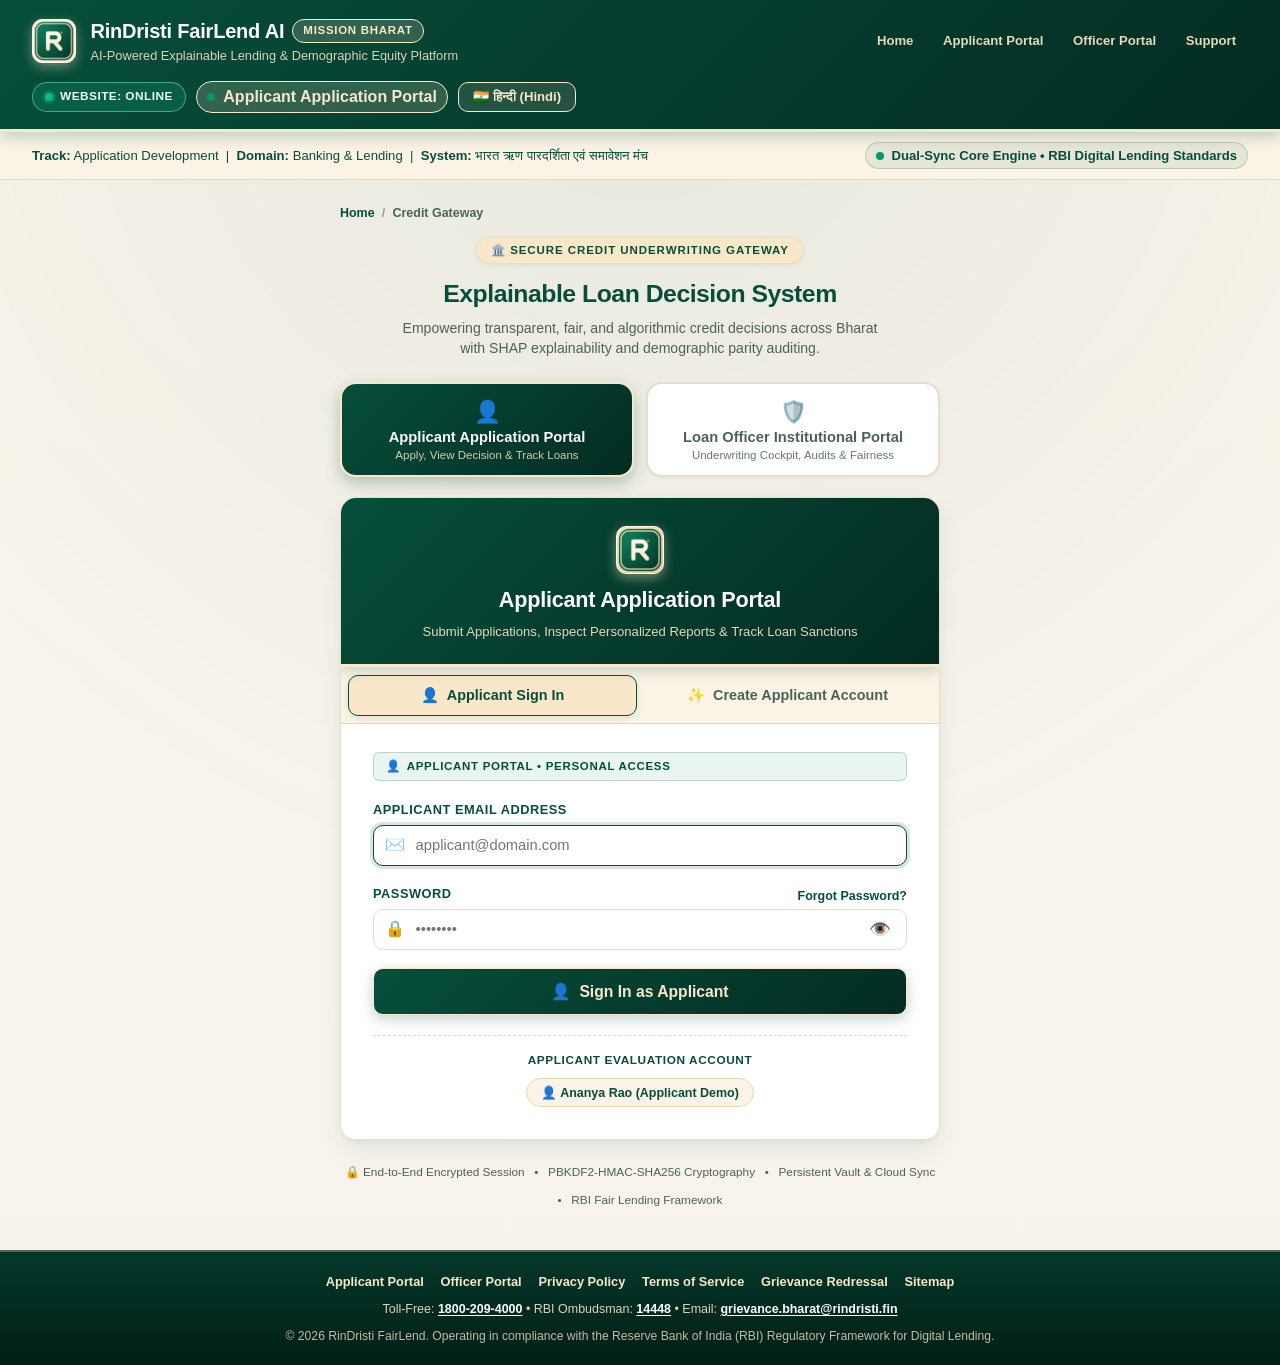
==== commit 80233dda: "Rebrand to RinDristi, enforce 10m idle timeout & email-change OTP" ====
--- a/index.html
+++ b/index.html
@@ -3,27 +3,27 @@
 <head>
   <meta charset="UTF-8">
   <meta name="viewport" content="width=device-width, initial-scale=1.0, viewport-fit=cover">
-  <title>Meridian FairLend AI • MISSION BHARAT | Explainable Loan Decision System</title>
-  <meta name="description" content="Meridian FairLend Mission Bharat: Transparent credit underwriting, SHAP explainability, counterfactual scenario simulation, and algorithmic equity portal.">
+  <title>RinDristi FairLend AI • MISSION BHARAT | Explainable Loan Decision System</title>
+  <meta name="description" content="RinDristi FairLend Mission Bharat: Transparent credit underwriting, SHAP explainability, counterfactual scenario simulation, and algorithmic equity portal.">
   <meta name="theme-color" content="#064E3B">
   <meta name="mobile-web-app-capable" content="yes">
   <meta name="apple-mobile-web-app-capable" content="yes">
   <meta name="apple-mobile-web-app-status-bar-style" content="black-translucent">
-  <meta name="apple-mobile-web-app-title" content="FairLend AI">
-  <meta name="application-name" content="Meridian FairLend AI">
+  <meta name="apple-mobile-web-app-title" content="RinDristi AI">
+  <meta name="application-name" content="RinDristi FairLend AI">
   <meta name="msapplication-TileColor" content="#064E3B">
   <link rel="canonical" href="https://meridian-fairlend-production.up.railway.app/">
-  <meta property="og:title" content="Meridian FairLend AI • Explainable Loan Decision System">
+  <meta property="og:title" content="RinDristi FairLend AI • Explainable Loan Decision System">
   <meta property="og:description" content="Mission Bharat Digital Lending Portal with automated underwriting, transparent SHAP factor breakdowns, and RBI fair lending compliance.">
   <meta property="og:type" content="website">
   <meta property="og:url" content="https://meridian-fairlend-production.up.railway.app/">
-  <meta property="og:site_name" content="Meridian FairLend AI">
+  <meta property="og:site_name" content="RinDristi FairLend AI">
   <meta property="og:image" content="https://meridian-fairlend-production.up.railway.app/icons/og-share.png">
   <meta property="og:image:width" content="1200">
   <meta property="og:image:height" content="630">
-  <meta property="og:image:alt" content="Meridian FairLend AI Mission Bharat — Explainable Retail Lending Portal">
+  <meta property="og:image:alt" content="RinDristi FairLend AI Mission Bharat — Explainable Retail Lending Portal">
   <meta name="twitter:card" content="summary_large_image">
-  <meta name="twitter:title" content="Meridian FairLend AI • Explainable Loan Decision System">
+  <meta name="twitter:title" content="RinDristi FairLend AI • Explainable Loan Decision System">
   <meta name="twitter:description" content="Mission Bharat Digital Lending Portal with automated underwriting, transparent SHAP factor breakdowns, and RBI fair lending compliance.">
   <meta name="twitter:image" content="https://meridian-fairlend-production.up.railway.app/icons/og-share.png">
   <link rel="manifest" href="/manifest.webmanifest">
@@ -39,11 +39,11 @@
   <div id="maintenance-overlay" class="maintenance-overlay" style="display: none;">
     <header class="app-header">
       <div class="header-container">
-        <a href="/" class="brand-wrapper" onclick="handleBrandLogoClick(event)" aria-label="Meridian FairLend AI Home">
-          <img src="/icons/icon-192.png" alt="Meridian FairLend AI Mission Bharat Logo" width="44" height="44" class="brand-logo-img">
+        <a href="/" class="brand-wrapper" onclick="handleBrandLogoClick(event)" aria-label="RinDristi FairLend AI Home">
+          <img src="/icons/icon-192.png" alt="RinDristi FairLend AI Mission Bharat Logo" width="44" height="44" class="brand-logo-img">
           <div class="brand-info">
             <div class="brand-name-heading">
-              <span data-i18n="brand_title">Meridian FairLend AI</span>
+              <span data-i18n="brand_title">RinDristi FairLend AI</span>
               <span class="brand-badge" data-i18n="brand_badge">Mission Bharat</span>
             </div>
             <div class="brand-tagline" data-i18n="brand_sub">AI-Powered Explainable Lending &amp; Demographic Equity Platform</div>
@@ -66,10 +66,10 @@
         </div>
         <h2 id="maint-title" class="maintenance-title">Portal Temporarily Offline</h2>
         <p id="maint-message" class="maintenance-message">
-          Meridian FairLend AI is currently offline for scheduled maintenance. Online underwriting will resume shortly.
+          RinDristi FairLend AI is currently offline for scheduled maintenance. Online underwriting will resume shortly.
         </p>
         <div id="maint-meta" class="maintenance-meta">
-          Managed by Meridian Institutional Operations
+          Managed by RinDristi Institutional Operations
         </div>
 
         <div class="maintenance-actions">
@@ -118,7 +118,7 @@
         </div>
 
         <div style="margin-top: 1.35rem; padding-top: 0.85rem; border-top: 1px solid var(--border-subtle); font-size: 0.8rem; color: var(--text-muted);" data-i18n-html="maint_help_html">
-          Support Helpline: <a href="tel:18002094000" class="contact-link">1800-209-4000</a> &bull; Email: <a href="mailto:grievance.bharat@meridian.fin" class="contact-link">grievance.bharat@meridian.fin</a>
+          Support Helpline: <a href="tel:18002094000" class="contact-link">1800-209-4000</a> &bull; Email: <a href="mailto:grievance.bharat@rindristi.fin" class="contact-link">grievance.bharat@rindristi.fin</a>
         </div>
       </div>
     </div>
@@ -127,11 +127,11 @@
   <div id="auth-portal" class="auth-overlay">
     <header class="app-header">
       <div class="header-container">
-        <a href="/" class="brand-wrapper" onclick="handleBrandLogoClick(event)" aria-label="Meridian FairLend AI Home">
-          <img src="/icons/icon-192.png" alt="Meridian FairLend AI Mission Bharat Logo" width="44" height="44" class="brand-logo-img">
+        <a href="/" class="brand-wrapper" onclick="handleBrandLogoClick(event)" aria-label="RinDristi FairLend AI Home">
+          <img src="/icons/icon-192.png" alt="RinDristi FairLend AI Mission Bharat Logo" width="44" height="44" class="brand-logo-img">
           <div class="brand-info">
             <div class="brand-name-heading">
-              <span data-i18n="brand_title">Meridian FairLend AI</span>
+              <span data-i18n="brand_title">RinDristi FairLend AI</span>
               <span class="brand-badge" data-i18n="brand_badge">Mission Bharat</span>
             </div>
             <div class="brand-tagline" data-i18n="brand_sub">AI-Powered Explainable Lending &amp; Demographic Equity Platform</div>
@@ -166,7 +166,7 @@
         <a href="/terms" class="mobile-nav-link" onclick="handleSlugLinkClick(event, '/terms'); closeAllMobileMenus();" data-i18n="foot_terms">Terms of Service</a>
         <a href="/grievance" class="mobile-nav-link" onclick="handleSlugLinkClick(event, '/grievance'); closeAllMobileMenus();" data-i18n="foot_grievance">Grievance Redressal</a>
         <a href="tel:18002094000" class="mobile-nav-link" onclick="closeAllMobileMenus()" data-i18n="mob_call_helpline">Call Helpline: 1800-209-4000</a>
-        <a href="mailto:grievance.bharat@meridian.fin" class="mobile-nav-link" onclick="closeAllMobileMenus()" data-i18n="mob_email_support">Email: grievance.bharat@meridian.fin</a>
+        <a href="mailto:grievance.bharat@rindristi.fin" class="mobile-nav-link" onclick="closeAllMobileMenus()" data-i18n="mob_email_support">Email: grievance.bharat@rindristi.fin</a>
       </nav>
     </header>
 
@@ -211,7 +211,7 @@
       <div class="auth-modal-card">
         <div id="auth-card-header" class="auth-card-header">
           <div class="auth-brand-logo">
-            <img src="/icons/icon-192.png" alt="Meridian FairLend AI Portal Badge" width="48" height="48" class="auth-brand-logo-img">
+            <img src="/icons/icon-192.png" alt="RinDristi FairLend AI Portal Badge" width="48" height="48" class="auth-brand-logo-img">
           </div>
           <h2 id="auth-card-title" data-i18n="auth_card_title_applicant">Applicant Application Portal</h2>
           <p id="auth-card-subtitle" data-i18n="auth_card_sub_applicant">Submit Applications, Inspect Personalized Reports &amp; Track Loan Sanctions</p>
@@ -270,7 +270,7 @@
             <div class="auth-quick-creds">
               <p data-i18n="auth_demo_app_title">Applicant Evaluation Account</p>
               <div class="auth-chip-group">
-                <button type="button" class="auth-chip" onclick="quickFillCreds('applicant@meridianbank.in', 'Applicant@123', 'applicant')" data-i18n="auth_demo_app_btn">
+                <button type="button" class="auth-chip" onclick="quickFillCreds('applicant@rindristi.in', 'Applicant@123', 'applicant')" data-i18n="auth_demo_app_btn">
                   👤 Ananya Rao (Applicant Demo)
                 </button>
               </div>
@@ -478,10 +478,10 @@
           <a href="/sitemap.xml" target="_blank" rel="noopener noreferrer" data-i18n="foot_sitemap">Sitemap</a>
         </nav>
         <div class="footer-contact-row">
-          <span data-i18n-html="foot_contact_html">Toll-Free: <a href="tel:18002094000" class="contact-link">1800-209-4000</a> &bull; RBI Ombudsman: <a href="tel:14448" class="contact-link">14448</a> &bull; Email: <a href="mailto:grievance.bharat@meridian.fin" class="contact-link">grievance.bharat@meridian.fin</a></span>
+          <span data-i18n-html="foot_contact_html">Toll-Free: <a href="tel:18002094000" class="contact-link">1800-209-4000</a> &bull; RBI Ombudsman: <a href="tel:14448" class="contact-link">14448</a> &bull; Email: <a href="mailto:grievance.bharat@rindristi.fin" class="contact-link">grievance.bharat@rindristi.fin</a></span>
         </div>
         <div class="footer-copyright" data-i18n="footer_disclaimer">
-          © 2026 Meridian FairLend. Operating in compliance with the Reserve Bank of India (RBI) Regulatory Framework for Digital Lending.
+          © 2026 RinDristi FairLend. Operating in compliance with the Reserve Bank of India (RBI) Regulatory Framework for Digital Lending.
         </div>
       </div>
     </footer>
@@ -491,11 +491,11 @@
 
   <header class="app-header">
     <div class="header-container">
-      <a href="/" class="brand-wrapper" onclick="handleBrandLogoClick(event)" aria-label="Meridian FairLend AI Home">
-        <img src="/icons/icon-192.png" alt="Meridian FairLend AI Mission Bharat Logo" width="44" height="44" class="brand-logo-img">
+      <a href="/" class="brand-wrapper" onclick="handleBrandLogoClick(event)" aria-label="RinDristi FairLend AI Home">
+        <img src="/icons/icon-192.png" alt="RinDristi FairLend AI Mission Bharat Logo" width="44" height="44" class="brand-logo-img">
         <div class="brand-info">
           <div class="brand-name-heading">
-            <span data-i18n="brand_title">Meridian FairLend AI</span>
+            <span data-i18n="brand_title">RinDristi FairLend AI</span>
             <span class="brand-badge" data-i18n="brand_badge">Mission Bharat</span>
           </div>
           <div class="brand-tagline" data-i18n="brand_sub">AI-Powered Explainable Lending &amp; Demographic Equity Platform</div>
@@ -558,7 +558,7 @@
       <a href="/grievance" class="mobile-nav-link" onclick="handleSlugLinkClick(event, '/grievance'); closeAllMobileMenus();" data-i18n="foot_link_grievance">RBI Grievance Redressal</a>
       <div class="mobile-nav-contact">
         <a href="tel:18002094000" class="mobile-nav-link" data-i18n="mob_call_helpline">Call Helpline: 1800-209-4000</a>
-        <a href="mailto:grievance.bharat@meridian.fin" class="mobile-nav-link" data-i18n="mob_email_support">Email: grievance.bharat@meridian.fin</a>
+        <a href="mailto:grievance.bharat@rindristi.fin" class="mobile-nav-link" data-i18n="mob_email_support">Email: grievance.bharat@rindristi.fin</a>
       </div>
       <div style="display: flex; gap: 0.5rem; margin-top: 0.35rem;">
         <button type="button" class="btn btn-outline" style="flex: 1;" onclick="closeAllMobileMenus(); openSettingsModal();" data-i18n="btn_settings">Settings</button>
@@ -646,7 +646,7 @@
               <span>✅</span> <span data-i18n="sub_banner_title">Your Application Has Been Submitted!</span>
             </div>
             <div style="font-size: 0.92rem; margin-top: 4px; color: #FAF3E6;">
-              <span data-i18n="sub_banner_ref_lbl">Reference:</span> <strong id="banner-app-no" style="color: #F8E7C9; text-decoration: underline;">MB-2026-XXXX</strong> &bull; <span data-i18n="sub_banner_desc">Stored securely in Meridian Vault. Review your instant underwriting report below:</span>
+              <span data-i18n="sub_banner_ref_lbl">Reference:</span> <strong id="banner-app-no" style="color: #F8E7C9; text-decoration: underline;">RD-2026-XXXX</strong> &bull; <span data-i18n="sub_banner_desc">Stored securely in RinDristi Vault. Review your instant underwriting report below:</span>
             </div>
           </div>
           <div style="display: flex; gap: 0.6rem; align-items: center; flex-wrap: wrap;">
@@ -695,7 +695,7 @@
           <div id="hero-status-tag" class="hero-tag">PRE-APPROVED / HIGH LIKELIHOOD</div>
           <div id="hero-decision-title" class="hero-title">Likely to be Approved</div>
           <div id="hero-decision-desc" class="hero-desc">
-            Your credit profile and household debt ratios comfortably satisfy Meridian Mission Bharat standards.
+            Your credit profile and household debt ratios comfortably satisfy RinDristi Mission Bharat standards.
           </div>
           <div id="letter-action-container" style="margin-top: 1.25rem;">
             <div id="letter-download-btn-group" style="display: none; gap: 0.75rem; flex-wrap: wrap;">
@@ -1378,7 +1378,7 @@
               Submit a Retail Loan Application
             </h2>
             <p id="form-subheading-text" style="font-size: 0.88rem; color: #F8E7C9; margin-top: 4px; max-width: 680px; opacity: 0.95;">
-              Fill in your personal profile, monthly earnings, CIBIL score, and requested facility. Your application is automatically analyzed by AI and permanently recorded in the Meridian Application Vault &amp; Registry.
+              Fill in your personal profile, monthly earnings, CIBIL score, and requested facility. Your application is automatically analyzed by AI and permanently recorded in the RinDristi Application Vault &amp; Registry.
             </p>
           </div>
           <div style="background: rgba(248, 231, 201, 0.15); border: 1px solid #F8E7C9; padding: 0.75rem 1.25rem; border-radius: 12px; text-align: center;">
@@ -1396,7 +1396,7 @@
               <h3 style="color: #064E3B; font-size: 1.25rem; font-weight: 800;" data-i18n="apply_suc_title">Application Successfully Saved in Database!</h3>
             </div>
             <p style="color: #0B2920; font-size: 0.9rem; margin-top: 6px;">
-              <span data-i18n="apply_suc_ref_prefix">Your application has been assigned Reference ID</span> <strong id="success-app-no" style="color: #064E3B; font-size: 1.05rem;">MB-2026-XXXX</strong> <span data-i18n="apply_suc_ref_suffix">and recorded permanently in the Meridian Vault.</span>
+              <span data-i18n="apply_suc_ref_prefix">Your application has been assigned Reference ID</span> <strong id="success-app-no" style="color: #064E3B; font-size: 1.05rem;">RD-2026-XXXX</strong> <span data-i18n="apply_suc_ref_suffix">and recorded permanently in the RinDristi Vault.</span>
             </p>
             <div style="display: flex; gap: 1.5rem; margin-top: 1rem; font-size: 0.85rem; flex-wrap: wrap;">
               <div><strong data-i18n="apply_suc_status_lbl">Status:</strong> <span id="success-status-badge" class="badge badge-success">APPROVED</span></div>
@@ -1602,7 +1602,7 @@
                   <input type="checkbox" id="rbi-consent-checkbox" required checked style="margin-top: 4px; accent-color: #064E3B; width: 18px; height: 18px;">
                   <span style="font-size: 0.8rem; color: #1E293B; line-height: 1.5;" data-i18n-html="rbi_consent_html">
                     <strong>Statutory Borrower Declaration (CICRA 2005 &amp; DPDP Act 2023):</strong>
-                    I hereby grant explicit consent to <strong>Meridian FairLend AI</strong> under <strong>Mission Bharat</strong> to access my credit bureau history (CIBIL/CRIF) and process my personal data locally in accordance with the <strong>RBI Digital Lending Directions 2022</strong>. I acknowledge that all underwriting decisions are non-discriminatory, transparent, explainable (XAI), and subject to a statutory <strong>3-Day Look-Up / Cooling-Off Period</strong> without exit penalty.
+                    I hereby grant explicit consent to <strong>RinDristi FairLend AI</strong> under <strong>Mission Bharat</strong> to access my credit bureau history (CIBIL/CRIF) and process my personal data locally in accordance with the <strong>RBI Digital Lending Directions 2022</strong>. I acknowledge that all underwriting decisions are non-discriminatory, transparent, explainable (XAI), and subject to a statutory <strong>3-Day Look-Up / Cooling-Off Period</strong> without exit penalty.
                   </span>
                 </label>
               </div>
@@ -1614,7 +1614,7 @@
 
           <div style="border-top: 1.5px solid #F2ECDE; padding-top: 1.25rem; margin-top: 1.5rem; display: flex; justify-content: space-between; align-items: center; flex-wrap: wrap; gap: 1rem;">
             <div style="font-size: 0.8rem; color: #4B6359;" data-i18n-html="apply_footer_note">
-              🔒 Guaranteed Data Encryption &bull; Stored in Meridian Vault &bull; Auditable under RBI Fair Practices Code
+              🔒 Guaranteed Data Encryption &bull; Stored in RinDristi Vault &bull; Auditable under RBI Fair Practices Code
             </div>
             <div style="display: flex; gap: 0.75rem;">
               <button type="reset" class="btn btn-outline" data-i18n="btn_reset_form">Reset Form</button>
@@ -1632,7 +1632,7 @@
         <div class="card-header">
           <div>
             <div class="card-title">
-              <span>🗄️</span> <span id="db-view-title" data-i18n="db_title">Official Meridian Application Vault &amp; Registry</span>
+              <span>🗄️</span> <span id="db-view-title" data-i18n="db_title">Official RinDristi Application Vault &amp; Registry</span>
             </div>
             <div id="db-view-sub" class="card-subtitle" data-i18n="db_sub">
               All loan applications submitted via the portal are permanently recorded and available here
@@ -1714,16 +1714,16 @@
       </nav>
 
       <div class="fairlend-footer-contact">
-        <span data-i18n-html="foot_contact_html">Toll-Free: <a href="tel:18002094000" class="contact-link">1800-209-4000</a> &bull; RBI Ombudsman: <a href="tel:14448" class="contact-link">14448</a> &bull; Email: <a href="mailto:grievance.bharat@meridian.fin" class="contact-link">grievance.bharat@meridian.fin</a></span>
+        <span data-i18n-html="foot_contact_html">Toll-Free: <a href="tel:18002094000" class="contact-link">1800-209-4000</a> &bull; RBI Ombudsman: <a href="tel:14448" class="contact-link">14448</a> &bull; Email: <a href="mailto:grievance.bharat@rindristi.fin" class="contact-link">grievance.bharat@rindristi.fin</a></span>
       </div>
 
       <div class="fairlend-footer-bottom">
         <div class="fairlend-footer-brand-wrap">
-          <span class="fairlend-footer-brand-name" data-i18n="brand_title">Meridian FairLend AI</span>
+          <span class="fairlend-footer-brand-name" data-i18n="brand_title">RinDristi FairLend AI</span>
           <span class="fairlend-footer-hackathon-badge" data-i18n="footer_division">MISSION BHARAT • RETAIL CREDIT DIVISION • 2026</span>
         </div>
         <div id="footer-disclaimer" class="fairlend-footer-disclaimer">
-          © 2026 Meridian FairLend. Operating in compliance with the Reserve Bank of India (RBI) Regulatory Framework for Digital Lending.
+          © 2026 RinDristi FairLend. Operating in compliance with the Reserve Bank of India (RBI) Regulatory Framework for Digital Lending.
         </div>
       </div>
     </div>
@@ -1731,11 +1731,11 @@
 
   <div id="letter-modal" class="modal-overlay" style="display: none;">
     <div class="modal-content">
-      <div class="letter-watermark">MERIDIAN</div>
+      <div class="letter-watermark">RINDRISTI</div>
 
       <div class="letter-header">
         <div>
-          <div style="font-size: 1.35rem; font-weight: 800; color: #064E3B;" data-i18n="let_bank_name">MERIDIAN FAIRLEND AI</div>
+          <div style="font-size: 1.35rem; font-weight: 800; color: #064E3B;" data-i18n="let_bank_name">RINDRISTI FAIRLEND AI</div>
           <div style="font-size: 0.78rem; color: #475569;" data-i18n="let_division">Mission Bharat • Inclusive Retail Credit Division</div>
           <div style="font-size: 0.73rem; color: #64748B; margin-top: 2px;" data-i18n="let_office">Reg. Office: Nariman Point, Mumbai 400021 • RBI Reg #N-13.01928</div>
         </div>
@@ -1896,7 +1896,7 @@
         <div class="letter-signatory-bar">
           <div>
             <div style="font-weight: 700; color: #064E3B;" data-i18n="let_sig_verify_title">Electronic Underwriting Record • Tamper-Evident Audit</div>
-            <div style="font-size: 0.72rem; color: #475569;" data-i18n="let_sig_verify_sub">Valid digital statement generated directly from the Meridian Central Application Vault.</div>
+            <div style="font-size: 0.72rem; color: #475569;" data-i18n="let_sig_verify_sub">Valid digital statement generated directly from the RinDristi Central Application Vault.</div>
           </div>
           <div style="text-align: right;">
             <div style="font-size: 0.7rem; color: #64748B; text-transform: uppercase; font-weight: 700;" data-i18n="let_sig_auth_lbl">Issuing Authority</div>
@@ -1906,7 +1906,7 @@
 
         <div style="border-top: 1.5px solid #E2E8F0; padding-top: 0.75rem; font-size: 0.74rem; color: #475569; line-height: 1.5;" data-i18n-html="let_ombudsman_html">
           <strong>RBI Fair Practices Code &amp; Statutory Redressal Mechanism:</strong><br>
-          • <strong>Principal Grievance Redressal Officer:</strong> Smt. Shalini Verma, Nodal Grievance Officer, Meridian FairLend AI, Nariman Point, Mumbai 400021. Toll-Free: <a href="tel:18002094000" style="color: #064E3B; font-weight: 700;">1800-209-4000</a> | Email: <a href="mailto:grievance.bharat@meridian.fin" style="color: #064E3B; font-weight: 700;">grievance.bharat@meridian.fin</a> (Resolution SLA: within 15 working days).<br>
+          • <strong>Principal Grievance Redressal Officer:</strong> Smt. Shalini Verma, Nodal Grievance Officer, RinDristi FairLend AI, Nariman Point, Mumbai 400021. Toll-Free: <a href="tel:18002094000" style="color: #064E3B; font-weight: 700;">1800-209-4000</a> | Email: <a href="mailto:grievance.bharat@rindristi.fin" style="color: #064E3B; font-weight: 700;">grievance.bharat@rindristi.fin</a> (Resolution SLA: within 15 working days).<br>
           • <strong>RBI Integrated Ombudsman Scheme:</strong> If your grievance is not redressed within 30 days, you have the statutory right under the Reserve Bank of India Integrated Ombudsman Scheme, 2021 to lodge a complaint online at <strong><a href="https://cms.rbi.org.in" target="_blank" rel="noopener noreferrer" style="color: #064E3B; font-weight: 700; text-decoration: underline;">https://cms.rbi.org.in</a></strong> or dial toll-free <a href="tel:14448" style="color: #064E3B; font-weight: 700;">14448</a>.
         </div>
       </div>
@@ -2129,6 +2129,18 @@
             <label class="form-label" for="setting-prof-email" data-i18n="settings_lbl_email">Email Address</label>
             <input type="email" id="setting-prof-email" class="form-control" maxlength="160" data-i18n-placeholder="settings_ph_email" placeholder="name@domain.com" autocomplete="off">
           </div>
+        </div>
+        <div class="otp-verify-box" id="otp-box-profile-email" style="display: none; margin-top: 0.75rem; margin-bottom: 0;">
+          <div class="otp-header-row">
+            <span class="otp-label" data-i18n="otp_box_title">Email OTP Verification</span>
+            <span id="otp-badge-profile-email" class="otp-status-badge otp-badge-pending" data-i18n="otp_badge_pending">Not Verified</span>
+          </div>
+          <div class="otp-controls-row">
+            <button type="button" id="btn-send-otp-profile-email" class="otp-btn" onclick="sendEmailOtp('profile_email')" data-i18n="btn_send_otp">Send OTP</button>
+            <input type="text" id="setting-prof-otp" class="otp-code-input" maxlength="6" inputmode="numeric" pattern="\d{6}" placeholder="6-digit OTP" data-i18n-placeholder="ph_otp_code" autocomplete="one-time-code">
+            <button type="button" id="btn-verify-otp-profile-email" class="otp-btn primary" onclick="verifyEmailOtp('profile_email')" data-i18n="btn_verify_otp">Verify OTP</button>
+          </div>
+          <div id="otp-status-profile-email" class="otp-feedback-text" data-i18n="otp_hint_email_change">Verify your new email address via 6-digit OTP before saving the email change.</div>
         </div>
         <div id="settings-profile-msg" class="auth-alert" style="display: none; margin-top: 0.65rem; margin-bottom: 0;"></div>
         <div style="display: flex; justify-content: flex-end; margin-top: 0.7rem;">
@@ -2423,7 +2435,7 @@
     </div>
   </div>
 </div>
-<div id="meridian-toast-container" class="toast-container"></div>
+<div id="rindristi-toast-container" class="toast-container"></div>
 
 <div id="public-info-modal" class="modal-overlay" style="display: none;">
   <div class="modal-content public-info-modal-content">
@@ -2437,7 +2449,7 @@
     <div id="public-info-body" class="public-info-body"></div>
     <div class="public-info-footer">
       <div style="font-size: 0.8rem; color: #475569;">
-        <span data-i18n-html="foot_contact_html">Toll-Free: <a href="tel:18002094000" class="contact-link">1800-209-4000</a> &bull; RBI Ombudsman: <a href="tel:14448" class="contact-link">14448</a> &bull; Email: <a href="mailto:grievance.bharat@meridian.fin" class="contact-link">grievance.bharat@meridian.fin</a></span>
+        <span data-i18n-html="foot_contact_html">Toll-Free: <a href="tel:18002094000" class="contact-link">1800-209-4000</a> &bull; RBI Ombudsman: <a href="tel:14448" class="contact-link">14448</a> &bull; Email: <a href="mailto:grievance.bharat@rindristi.fin" class="contact-link">grievance.bharat@rindristi.fin</a></span>
       </div>
       <button type="button" class="btn btn-primary" onclick="closePublicInfoModal()" data-i18n="btn_close">Close</button>
     </div>
--- a/styles.css
+++ b/styles.css
@@ -1750,7 +1750,7 @@
   max-width: 380px;
 }
 
-.meridian-toast {
+.rindristi-toast {
   background: #064E3B;
   color: #FFFFFF;
   border: 1.5px solid var(--warm-cream);
@@ -1871,7 +1871,7 @@
   border-radius: var(--radius-lg);
 }
 
-.meridian-toast.error {
+.rindristi-toast.error {
   background: #991B1B;
   border-color: #FCA5A5;
 }
